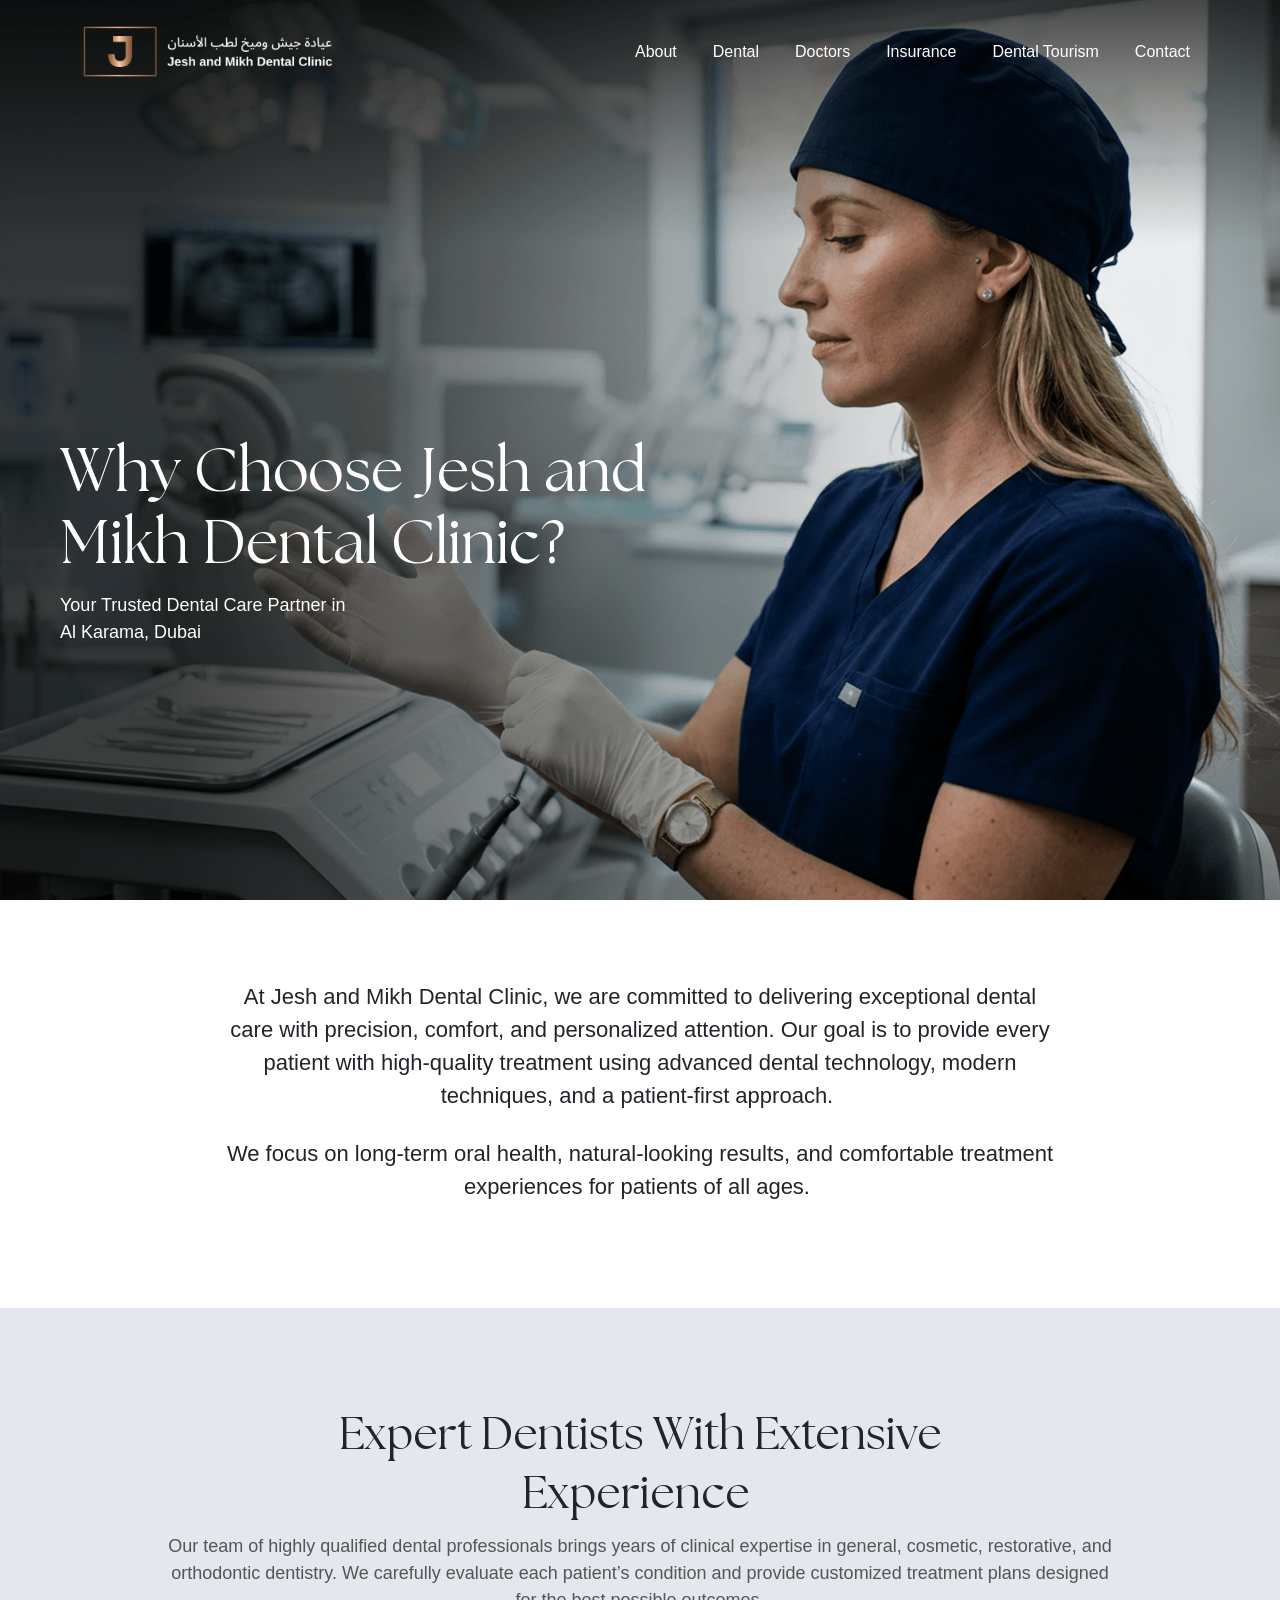
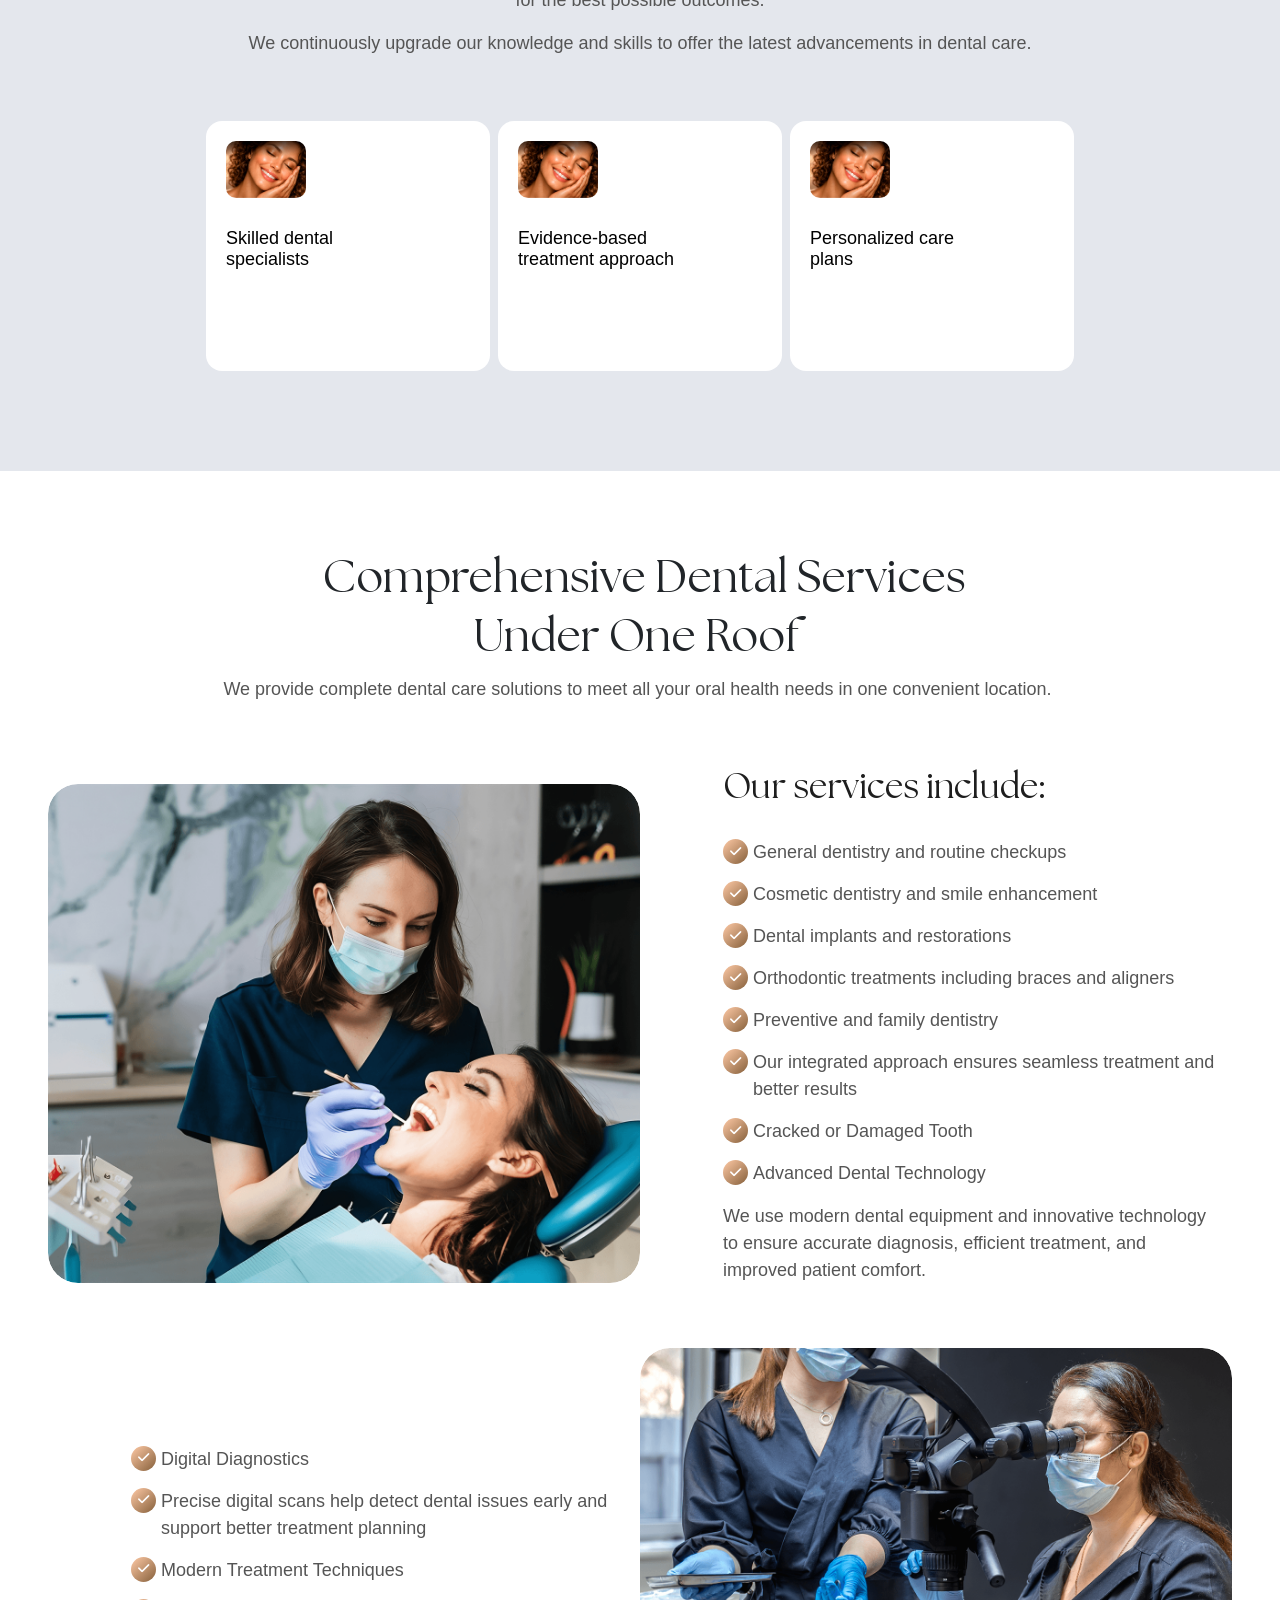
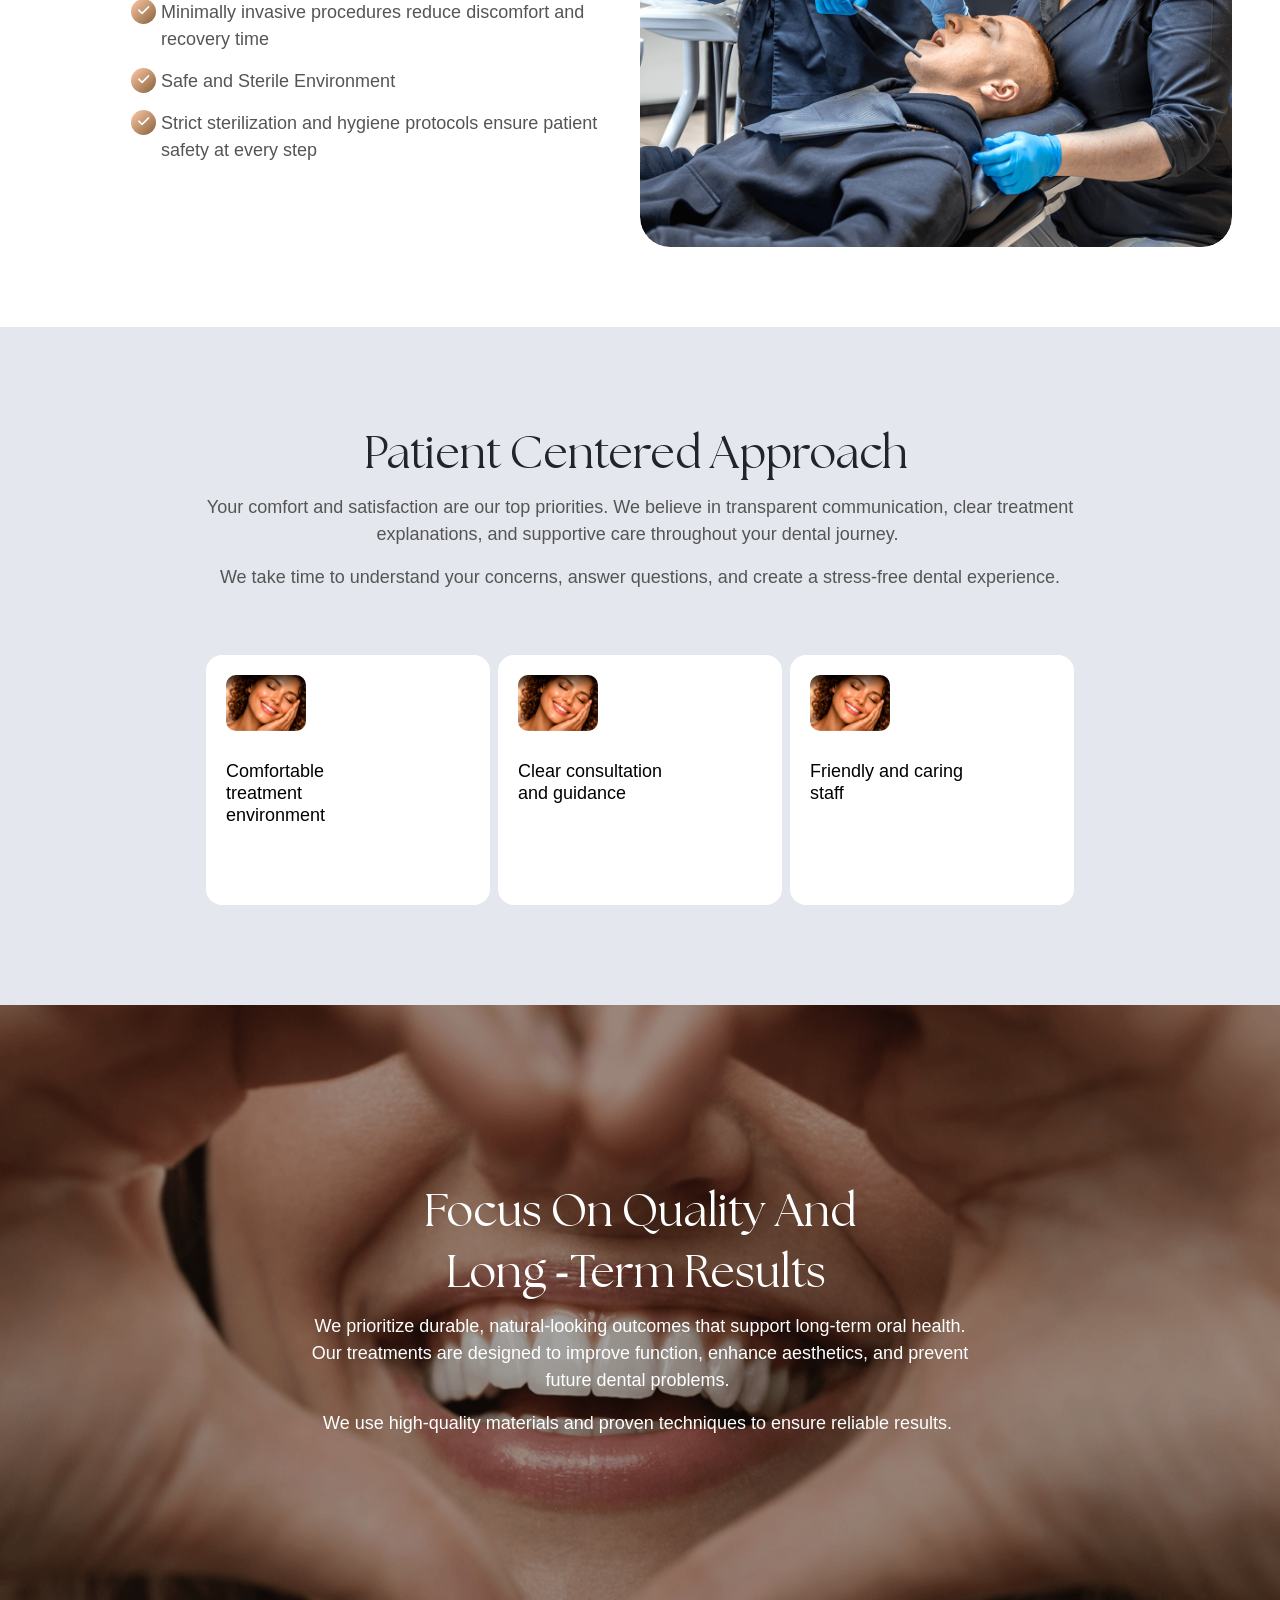
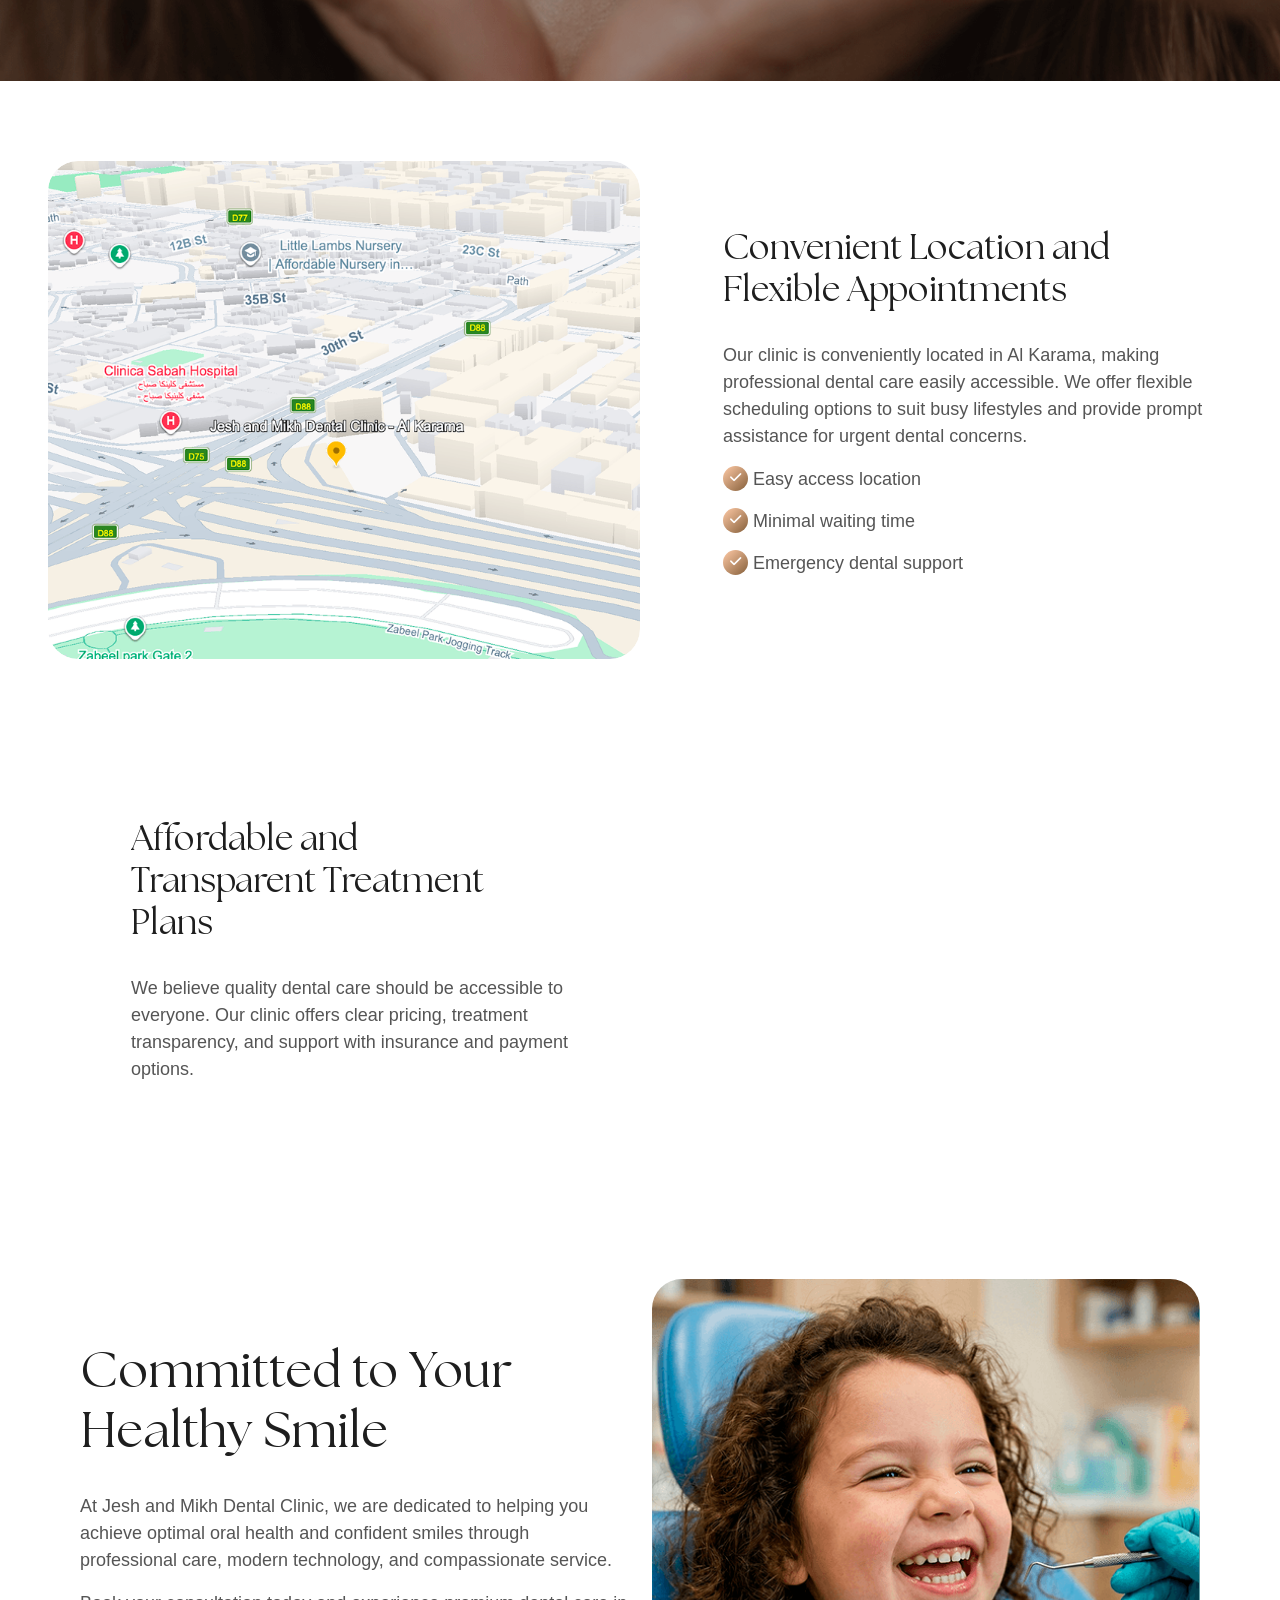
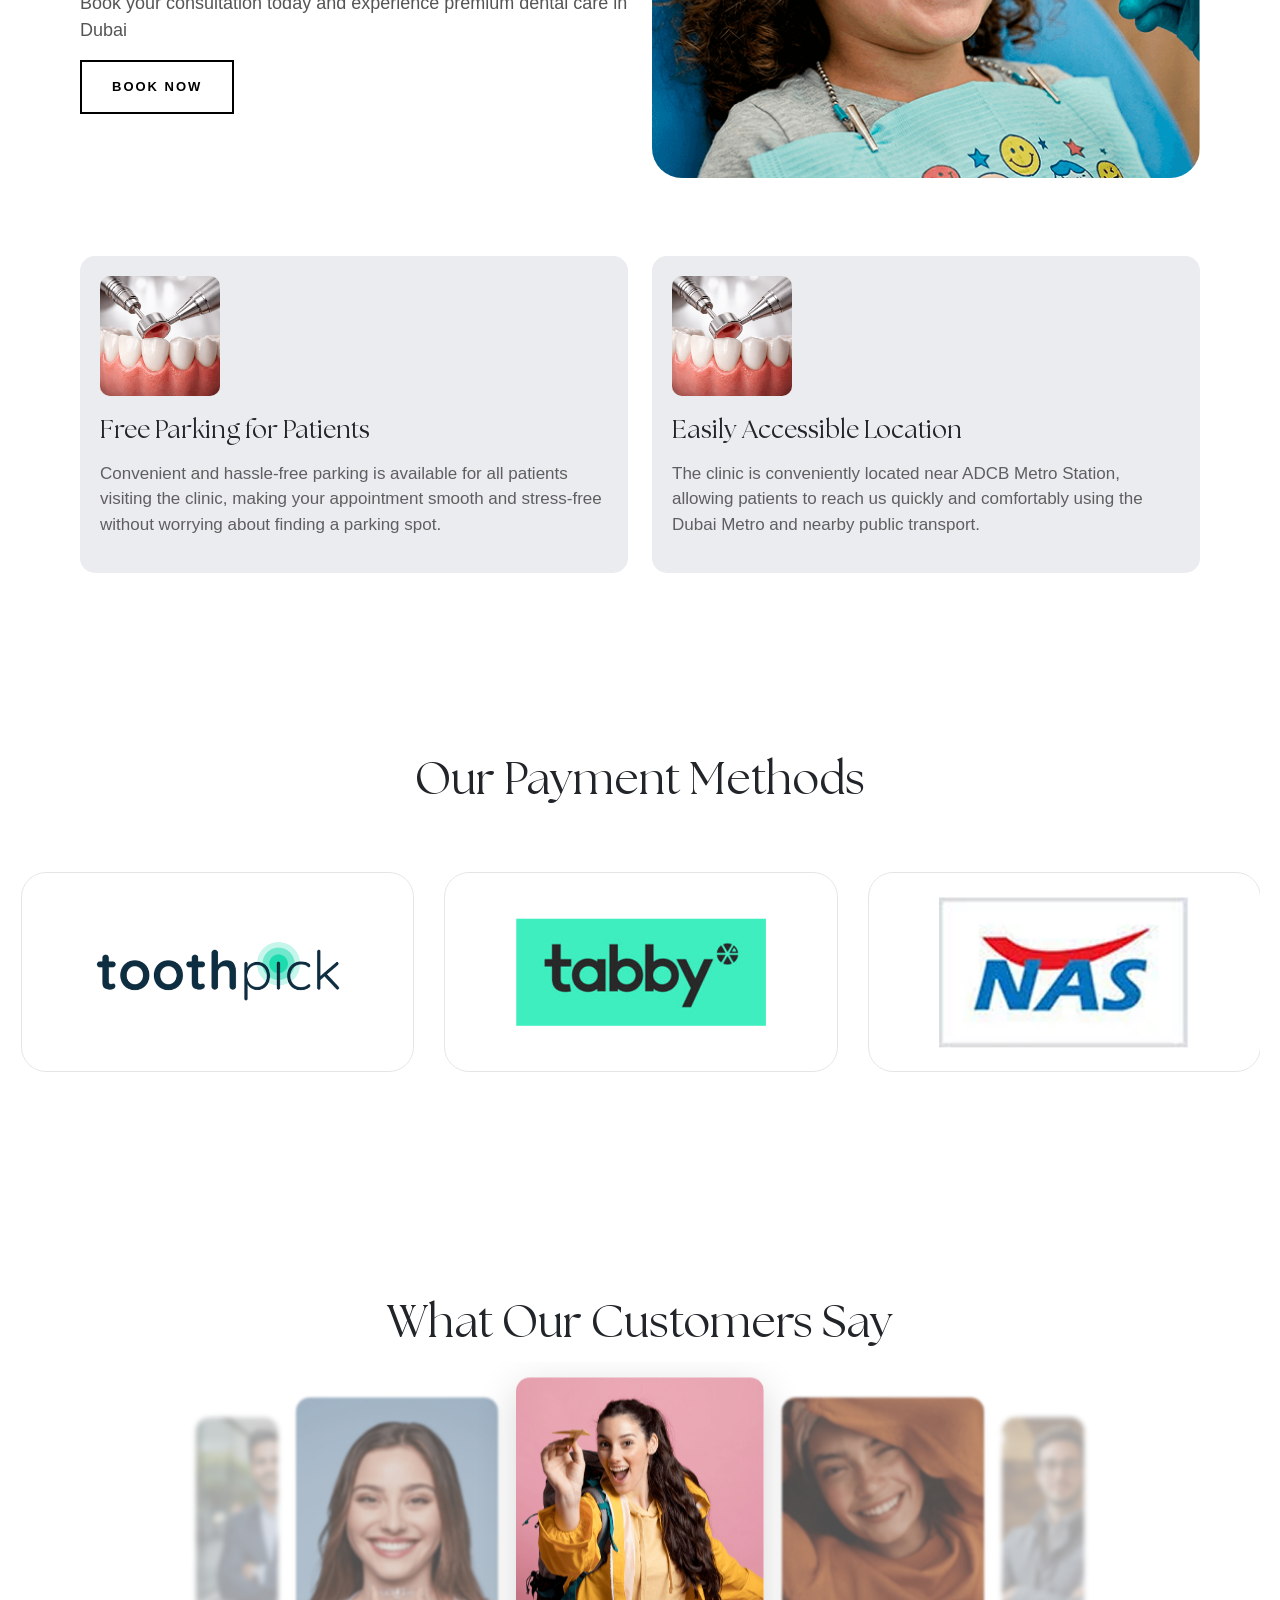
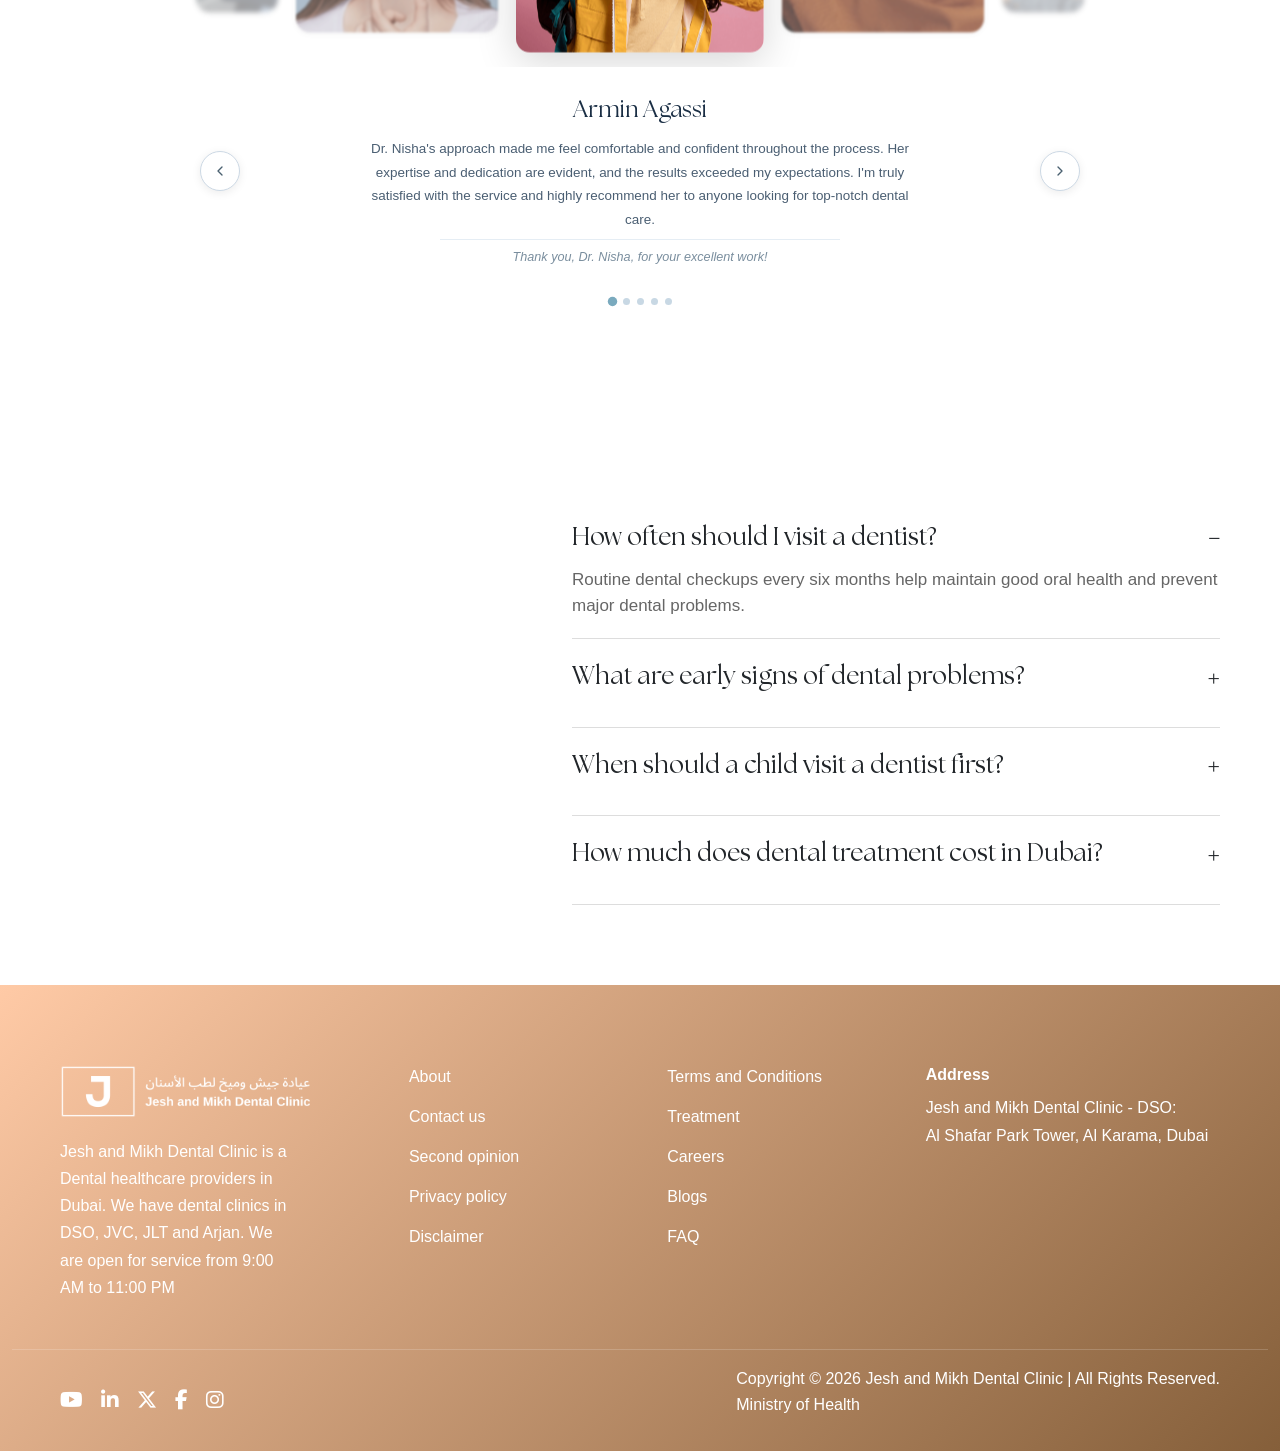
==== about.html @ e37e4263 "about and offer page updated" ====
<!DOCTYPE html>
<html lang="en">

<head>
    <meta charset="UTF-8">
    <meta name="viewport" content="width=device-width, initial-scale=1.0">

    <title>Jesh and Mikh Dental Clinic</title>

    <link rel="icon" type="image/png" href="assets/img/favicon.png">

    <!-- Bootstrap -->
    <link href="https://cdn.jsdelivr.net/npm/bootstrap@5.3.3/dist/css/bootstrap.min.css" rel="stylesheet">

    <!-- Font Awesome -->
    <link rel="stylesheet" href="https://cdnjs.cloudflare.com/ajax/libs/font-awesome/6.5.2/css/all.min.css">

    <!-- Owl Carousel -->
    <link rel="stylesheet" href="https://cdnjs.cloudflare.com/ajax/libs/OwlCarousel2/2.3.4/assets/owl.carousel.min.css">
    <link rel="stylesheet"
        href="https://cdnjs.cloudflare.com/ajax/libs/OwlCarousel2/2.3.4/assets/owl.theme.default.min.css">
    <link rel="stylesheet" href="assets/css/style.css">
    <link rel="stylesheet" href="assets/fonts/webfont/stylesheet.css">
    <link rel="stylesheet" href="https://unpkg.com/aos@2.3.1/dist/aos.css" />
    <script src="https://cdnjs.cloudflare.com/ajax/libs/gsap/3.12.5/gsap.min.js"></script>



</head>

<body>


    <!-- =============================
NAVBAR
============================= -->

    <nav class="navbar navbar-expand-lg custom-navbar">

        <div class="container">

            <a class="navbar-brand" href="index.html">
                <img src="assets/img/logo.png"></a>

            <button class="navbar-toggler" type="button" data-bs-toggle="collapse" data-bs-target="#navMenu">
                <span class="navbar-toggler-icon"></span>
            </button>

            <div class="collapse navbar-collapse justify-content-end" id="navMenu">

                <ul class="navbar-nav">

                    <li class="nav-item"><a class="nav-link" href="about.html">About</a></li>
                    <li class="nav-item"><a class="nav-link" href="denter-offers.html">Dental</a></li>
                    <li class="nav-item"><a class="nav-link" href="#">Doctors</a></li>
                    <li class="nav-item"><a class="nav-link" href="#">Insurance</a></li>
                    <li class="nav-item"><a class="nav-link" href="#">Dental Tourism</a></li>
                    <li class="nav-item"><a class="nav-link" href="#">Contact</a></li>

                </ul>

            </div>

        </div>

    </nav>


    <!-- =============================
    OWL HERO SLIDER
    ============================= -->

    <div class=" hero-slider">

        <div class="about-banner" style="background-image:url('assets/img/about-banner.png')">

            <div class="overlay"></div>

            <div class="custom-container">
                <div class="hero-content-service" data-aos="fade-up">
                    <h3>
                        Why Choose Jesh and <br> Mikh Dental Clinic? 
                    </h3>
                    <p>Your Trusted Dental Care Partner in <br> Al Karama, Dubai </p>
                </div>
            </div>

        </div>




    </div>


    <!-- =============================
            ABOUT SECTION
    ============================= -->

    <section class="section-padding">
        <div class="container">
            <p class="about-para" data-aos="fade-up">
                At Jesh and Mikh Dental Clinic, we are committed to delivering exceptional dental care with precision,
                comfort, and personalized attention. Our goal is to provide every patient with high-quality treatment
                using advanced dental technology, modern techniques, and a patient-first approach. 
            </p>
            <p class="about-para" data-aos="fade-up">
                We focus on long-term oral health, natural-looking results, and comfortable treatment experiences for
                patients of all ages. 
            </p>
        </div>
    </section>

    <!-- =============================
            ABOUT SECTION
    ============================= -->




    <!-- =============================
            Experience section
    ============================= -->


    <section class="services-section">
        <div class="custom-container">
            <!-- Section Title -->
            <div class="row justify-content-center text-center mb-2 mb-md-5">
                <div class="col-lg-10">

                    <h2 class="section-title" data-aos="fade-up">
                        Expert Dentists with Extensive <br> Experience 
                    </h2>

                    <p class="section-subtitle" data-aos="fade-up">
                        Our team of highly qualified dental professionals brings years of clinical expertise in general,
                        cosmetic, restorative, and orthodontic dentistry. We carefully evaluate each patient’s condition
                        and provide customized treatment plans designed for the best possible outcomes.
                    </p>

                    <p class="section-subtitle" data-aos="fade-up">
                         We continuously upgrade our knowledge and skills to offer the latest advancements in dental
                        care. </p>
                </div>
            </div>

            <div class="row justify-content-center g-2">
                <div class="col-lg-3 col-md-6" data-aos="fade-up">
                    <a href="toothpain-service.html">
                        <div class="service-card">
                            <img src="assets/img/banner.png" alt="">
                            <h4>Skilled dental specialists </h4>
                        </div>
                    </a>
                </div>

                <div class="col-lg-3 col-md-6" data-aos="fade-up">
                    <a href="toothpain-service.html">
                        <div class="service-card">
                            <img src="assets/img/banner.png" alt="">
                            <h4>Evidence-based treatment approach </h4>
                        </div>
                    </a>
                </div>

                <div class="col-lg-3 col-md-6" data-aos="fade-up">
                    <a href="toothpain-service.html">
                        <div class="service-card">
                            <img src="assets/img/banner.png" alt="">
                            <h4>Personalized care plans </h4>
                        </div>
                    </a>
                </div>
            </div>
        </div>
    </section>

    <!-- =============================
            Experience section
    ============================= -->






    <!-- =============================
            Dentel Service in about
    ============================= -->


    <section class="section-padding">
        <div class="custom-container">

            <!-- Section Title -->
            <div class="row justify-content-center text-center mb-2 mb-md-5">
                <div class="col-lg-10">

                    <h2 class="section-title" data-aos="fade-up">
                         Comprehensive Dental Services <br> Under One Roof 
                    </h2>

                    <p class="section-subtitle" data-aos="fade-up">
                        We provide complete dental care solutions to meet all your oral health needs in one convenient
                        location. 
                    </p>
                </div>
            </div>



            <div class="row align-items-center">
                <div class="col-lg-6 p-0 ">
                    <div class="about-layout-image-box image-shine-effect" data-aos="zoom-in">
                        <img src="assets/img/about-under-the-roof.png" alt="">
                    </div>
                </div>
                <div class="col-lg-6 ps-3 ps-md-5">
                    <div class="appointment-content ps-0">
                        <div class="appointment-content">
                            <div class="consultation-content" data-aos="fade-right">
                                <h2 class="service-inner-section-title mt-3 mt-md-0">
                                    Our services include: 
                                </h2>

                                <ul class="service-list-points">
                                    <li>General dentistry and routine checkups </li>
                                    <li>Cosmetic dentistry and smile enhancement</li>
                                    <li>Dental implants and restorations </li>
                                    <li> Orthodontic treatments including braces and aligners  </li>
                                    <li>Preventive and family dentistry </li>
                                    <li>Our integrated approach ensures seamless treatment and better results</li>
                                    <li>Cracked or Damaged Tooth </li>
                                    <li> Advanced Dental Technology  </li>
                                </ul>
                                <p class="mt-3 section-subtitle">
                                    We use modern dental equipment and innovative technology to ensure accurate
                                    diagnosis, efficient treatment, and improved patient comfort. 
                                </p>
                            </div>
                        </div>
                    </div>
                </div>
            </div>

            <div class="row align-items-center mt-3 mt-md-5">
                <div class="col-lg-6 ps-3 ps-md-5 order-2 order-md-1">
                    <div class="appointment-content ps-0">
                        <div class="appointment-content">
                            <div class="consultation-content" data-aos="fade-right">
                                <h2 class="service-inner-section-title">
                                </h2>

                                <ul class="service-list-points">
                                    <li>Digital Diagnostics </li>
                                    <li>Precise digital scans help detect dental issues early and support better
                                        treatment planning </li>
                                    <li>Modern Treatment Techniques </li>
                                    <li> Minimally invasive procedures reduce discomfort and recovery time  </li>
                                    <li>Safe and Sterile Environment </li>
                                    <li>Strict sterilization and hygiene protocols ensure patient safety at every step 
                                    </li>
                                </ul>
                            </div>
                        </div>
                    </div>
                </div>
                <div class="col-lg-6 p-0 order-1 order-md-2">
                    <div class="about-layout-image-box image-shine-effect" data-aos="zoom-in">
                        <img src="assets/img/about-under-the-roof-2.png" alt="">
                    </div>
                </div>




            </div>
        </div>
    </section>


    <!-- =============================
            Dentel Service in about
    ============================= -->


    <!-- =============================
            Experience section
    ============================= -->


    <section class="services-section">
        <div class="custom-container">
            <!-- Section Title -->
            <div class="row justify-content-center text-center mb-2 mb-md-5">
                <div class="col-lg-10">

                    <h2 class="section-title" data-aos="fade-up">
                        Patient Centered Approach 
                    </h2>

                    <p class="section-subtitle" data-aos="fade-up">
                        Your comfort and satisfaction are our top priorities. We believe in transparent communication,
                        clear treatment explanations, and supportive care throughout your dental journey. 
                    </p>

                    <p class="section-subtitle" data-aos="fade-up">
                        We take time to understand your concerns, answer questions, and create a stress-free dental
                        experience.</p>
                </div>
            </div>

            <div class="row justify-content-center g-2">
                <div class="col-lg-3 col-md-6" data-aos="fade-up">
                    <a href="toothpain-service.html">
                        <div class="service-card">
                            <img src="assets/img/banner.png" alt="">
                            <h4>Comfortable treatment environment </h4>
                        </div>
                    </a>
                </div>

                <div class="col-lg-3 col-md-6" data-aos="fade-up">
                    <a href="toothpain-service.html">
                        <div class="service-card">
                            <img src="assets/img/banner.png" alt="">
                            <h4>Clear consultation and guidance </h4>
                        </div>
                    </a>
                </div>

                <div class="col-lg-3 col-md-6" data-aos="fade-up">
                    <a href="toothpain-service.html">
                        <div class="service-card">
                            <img src="assets/img/banner.png" alt="">
                            <h4>Friendly and caring staff </h4>
                        </div>
                    </a>
                </div>
            </div>
        </div>
    </section>

    <!-- =============================
            Experience section
    ============================= -->




    <!-- =============================
            Center Banner section
    ============================= -->

    <section class="center-banner-section">
        <div class="row justify-content-center text-center text-white mb-2 mb-md-5">
            <div class="col-lg-10">

                <h2 class="section-title" data-aos="fade-up">
                    Focus on Quality and <br> Long <span class="font-normal">-</span>Term Results 
                </h2>

                <p class="section-subtitle" data-aos="fade-up">
                    We prioritize durable, natural-looking outcomes that support long-term oral health. <br> Our
                    treatments are designed to improve function, enhance aesthetics, and prevent future dental
                    problems. 
                </p>

                <p class="section-subtitle" data-aos="fade-up">
                    We use high-quality materials and proven techniques to ensure reliable results. 
                </p>
            </div>
        </div>
    </section>


    <!-- =============================
            Center Banner section
    ============================= -->


    <!-- =============================
            Map  section
    ============================= -->

    <section class="section-padding">
        <div class="custom-container">
            <div class="row align-items-center">
                <div class="col-lg-6 p-0 ">
                    <div class="about-layout-image-box image-shine-effect" data-aos="zoom-in">
                        <img src="assets/img/about-map.png" alt="">
                    </div>
                </div>
                <div class="col-lg-6 ps-3 ps-md-5">
                    <div class="appointment-content ps-0">
                        <div class="appointment-content">
                            <div class="consultation-content" data-aos="fade-right">
                                <h2 class="service-inner-section-title mt-3 mt-md-0">
                                    Convenient Location and <br> Flexible Appointments
                                </h2>
                                <p class="mt-3 section-subtitle">
                                    Our clinic is conveniently located in Al Karama, making professional dental care
                                    easily accessible. We offer flexible scheduling options to suit busy lifestyles and
                                    provide prompt assistance for urgent dental concerns. 
                                </p>

                                <ul class="service-list-points">
                                    <li>Easy access location </li>
                                    <li>Minimal waiting time </li>
                                    <li>Emergency dental support </li>
                                </ul>
                            </div>
                        </div>
                    </div>
                </div>
            </div>

        </div>
    </section>

    <!-- =============================
            Map  section
    ============================= -->


    <!-- =============================
            Treatment Plans
    ============================= -->

    <section class="section-padding">
        <div class="custom-container">
            <div class="row align-items-center">
                <div class="col-lg-6 ps-3 ps-md-5">
                    <div class="appointment-content ps-0">
                        <div class="appointment-content">
                            <div class="consultation-content" data-aos="fade-right">
                                <h2 class="service-inner-section-title">
                                    Affordable and <br> Transparent Treatment <br> Plans 
                                </h2>
                                <p class="mt-3 section-subtitle">
                                    We believe quality dental care should be accessible to everyone. Our clinic offers
                                    clear pricing, treatment transparency, and support with insurance and payment
                                    options. 
                                </p>
                            </div>
                        </div>
                    </div>
                </div>

                <div class="col-lg-6 p-0 ">
                    <div class="about-layout-image-box image-shine-effect" data-aos="zoom-in">
                        <img src="" alt="">
                    </div>
                </div>
            </div>
        </div>
    </section>


     <!-- =============================
            Treatment Plans
    ============================= -->

    <!-- =============================
            Healthy Smile
    ============================= -->


    <section class="appointment-section healthy-smile" id="form-section">
        <div class="custom-container">
            <div class="row align-items-center">
                <div class="col-lg-6 order-2 order-md-1">
                    <div class="appointment-content" data-aos="fade-left">
                        <h2>Committed to Your Healthy Smile </h2>

                        <p class="mt-3 section-subtitle">At Jesh and Mikh Dental Clinic, we are dedicated to helping you
                            achieve optimal oral health and confident smiles through professional care, modern
                            technology, and compassionate service. </p>

                        <p class="mt-3 section-subtitle">
                            Book your consultation today and experience premium dental care in Dubai 
                        </p>
                        <button class="btn-book">Book now</button>
                    </div>
                </div>
                <div class="col-lg-6 order-1 order-md-2 justify-content-end">
                    <div class="appointment-image image-shine-effect" data-aos="zoom-in">
                        <img class="float-right" src="assets/img/appointment-section.png">
                    </div>
                </div>
            </div>

            <div class="row mt-3 mt-md-5">
                <div class="col-lg-6">
                    <div class="card-gray">
                            <img src="assets/img/service1.png" alt="">
                            <h2>Free Parking for Patients </h2>
                            <p>Convenient and hassle-free parking is available for all patients visiting the clinic, making your appointment smooth and stress-free without worrying about finding a parking spot. </p>
                        </div>
                </div>
                <div class="col-lg-6">
                     <div class="card-gray">
                            <img src="assets/img/service1.png" alt="">
                            <h2>Easily Accessible Location </h2>
                            <p>The clinic is conveniently located near ADCB Metro Station, allowing patients to reach us quickly and comfortably using the Dubai Metro and nearby public transport.  </p>
                        </div>
                </div>
            </div>
        </div>
    </section>
    <!-- =============================
            Healthy Smile
    ============================= -->



    <!-- =============================
            PEYMENT SECTION
    ============================= -->



    <section class="payment-section">
        <h2 class="section-title">Our Payment Methods</h2>
        <div class="owl-carousel payment-slider">
            <div class="payment-card" data-aos="fade-up">
                <img src="assets/img/payment-1.png" alt="">
            </div>
            <div class="payment-card" data-aos="fade-up">
                <img src="assets/img/payment-2.png" alt="">
            </div>
            <div class="payment-card" data-aos="fade-up">
                <img src="assets/img/payment-3.png" alt="">
            </div>
            <div class="payment-card" data-aos="fade-up">
                <img src="assets/img/payment-1.png" alt="">
            </div>
        </div>
    </section>

    <!-- =============================
            PEYMENT SECTION
    ============================= -->

    <!-- =============================
            TESTIMONIAL SECTION
    ============================= -->
    <section class="section-padding">

        <div class="testimonial-slider" id="ts-root">

            <!-- Title -->
            <h2 class="section-title text-center">What Our Customers Say</h2>

            <!-- Carousel -->
            <div class="testimonial-slider__carousel" id="ts-carousel">

                <div class="testimonial-slider__stage" id="ts-stage"></div>
            </div>

            <div class="testimonial-slider__content" id="ts-content">
                <div class="testimonial-slider__name" id="ts-name"></div>
                <div class="testimonial-slider__quote" id="ts-quote"></div>
                <div class="testimonial-slider__thanks" id="ts-thanks"></div>


                <!-- Prev arrow -->
                <button class="testimonial-slider__arrow testimonial-slider__arrow--prev" id="ts-prev"
                    aria-label="Previous slide">
                    <svg viewBox="0 0 24 24" fill="none" stroke-width="2" stroke-linecap="round"
                        stroke-linejoin="round">
                        <polyline points="15 18 9 12 15 6" />
                    </svg>
                </button>


                <!-- Next arrow -->
                <button class="testimonial-slider__arrow testimonial-slider__arrow--next" id="ts-next"
                    aria-label="Next slide">
                    <svg viewBox="0 0 24 24" fill="none" stroke-width="2" stroke-linecap="round"
                        stroke-linejoin="round">
                        <polyline points="9 18 15 12 9 6" />
                    </svg>
                </button>
            </div>

            <!-- Dots (injected by JS) -->
            <div class="testimonial-slider__dots" id="ts-dots"></div>

        </div>
    </section>

    <!-- =============================
            TESTIMONIAL SECTION
    ============================= -->

    <!-- =============================
            FAQ SECTION
    ============================= -->

    <section class="faq-section">
        <div class="faq-title" data-aos="fade-right">
            <h2>Frequently Asked <span>Question</span></h2>
        </div>

        <div class="faq-container" data-aos="fade-left">

            <div class="faq-item active">
                <div class="faq-question">
                    <span>How often should I visit a dentist?</span>
                    <span class="faq-icon">−</span>
                </div>
                <div class="faq-answer">
                    Routine dental checkups every six months help maintain good oral health and prevent major dental
                    problems.
                </div>
            </div>

            <div class="faq-item">
                <div class="faq-question">
                    <span>What are early signs of dental problems?</span>
                    <span class="faq-icon">+</span>
                </div>
                <div class="faq-answer">
                    <ul>
                        <li>Tooth pain or sensitivity</li>
                        <li>Bleeding gums</li>
                        <li>Bad breath</li>
                        <li>Tooth discoloration</li>
                        <li>Loose teeth</li>
                    </ul>
                </div>
            </div>

            <div class="faq-item">
                <div class="faq-question">
                    <span>When should a child visit a dentist first?</span>
                    <span class="faq-icon">+</span>
                </div>
                <div class="faq-answer">
                    A child's first dental visit should be around their first birthday or when the first tooth appears.
                </div>
            </div>
            <div class="faq-item">
                <div class="faq-question">
                    <span>How much does dental treatment cost in Dubai?</span>
                    <span class="faq-icon">+</span>
                </div>
                <div class="faq-answer">
                    Treatment cost depends on the procedure. A consultation helps determine the exact treatment plan and
                    pricing.
                </div>
            </div>
        </div>
    </section>

    <!-- =============================
            FAQ SECTION
    ============================= -->

    <!-- =============================
            FOOTER
    ============================= -->
    <footer>

        <div class="custom-container">
            <div class="footer-top">

                <!-- Brand -->
                <div class="brand-col">
                    <div class="brand-logo">
                        <img src="assets/img/white-logo.png" alt="">
                    </div>
                    <p class="brand-desc">
                        Jesh and Mikh Dental Clinic is a Dental healthcare providers in Dubai. We have dental clinics in
                        DSO, JVC, JLT
                        and Arjan. We are open for service from 9:00 AM to 11:00 PM
                    </p>
                </div>

                <!-- Nav col 1 -->
                <nav class="footer-nav">
                    <ul>
                        <li><a href="#">About</a></li>
                        <li><a href="#">Contact us</a></li>
                        <li><a href="#">Second opinion</a></li>
                        <li><a href="#">Privacy policy</a></li>
                        <li><a href="#">Disclaimer</a></li>
                    </ul>
                </nav>

                <!-- Nav col 2 -->
                <nav class="footer-nav">
                    <ul>
                        <li><a href="#">Terms and Conditions</a></li>
                        <li><a href="#">Treatment</a></li>
                        <li><a href="#">Careers</a></li>
                        <li><a href="#">Blogs</a></li>
                        <li><a href="#">FAQ</a></li>
                    </ul>
                </nav>

                <!-- Address -->
                <div class="footer-address">
                    <h4>Address</h4>
                    <p>
                        Jesh and Mikh Dental Clinic - DSO:<br />
                        Al Shafar Park Tower, Al Karama, Dubai
                    </p>
                </div>

            </div>
            <hr class="footer-divider" />

            <div class="footer-bottom">
                <!-- Social Icons -->
                <div class="social-links">
                    <a href="#" aria-label="YouTube"><i class="fab fa-youtube"></i></a>
                    <a href="#" aria-label="LinkedIn"><i class="fab fa-linkedin-in"></i></a>
                    <a href="#" aria-label="X"><i class="fab fa-x-twitter"></i></a>
                    <a href="#" aria-label="Facebook"><i class="fab fa-facebook-f"></i></a>
                    <a href="#" aria-label="Instagram"><i class="fab fa-instagram"></i></a>
                </div>

                <!-- Copyright -->
                <p class="footer-copy">
                    Copyright © 2026 Jesh and Mikh Dental Clinic | All Rights Reserved.<br />
                    Ministry of Health
                </p>
            </div>
        </div>



    </footer>

    <!-- =============================
            FOOTER
    ============================= -->




    <!-- =============================
SCRIPTS
============================= -->

    <!-- jQuery -->
    <script src="https://code.jquery.com/jquery-3.7.1.min.js"></script>

    <!-- Bootstrap -->
    <script src="https://cdn.jsdelivr.net/npm/bootstrap@5.3.3/dist/js/bootstrap.bundle.min.js"></script>

    <!-- Owl Carousel -->
    <script src="https://cdnjs.cloudflare.com/ajax/libs/OwlCarousel2/2.3.4/owl.carousel.min.js"></script>

    <!-- AOS -->
    <script src="https://unpkg.com/aos@2.3.1/dist/aos.js"></script>

    <script>
        AOS.init({
            duration: 1000,
            once: false
        });
    </script>

    <script>
        /* -----------------------------
        NAVBAR SCROLL EFFECT
        ----------------------------- */

        $(window).on("scroll", function () {

            if ($(this).scrollTop() > 50) {
                $(".custom-navbar").addClass("navbar-scrolled");
            } else {
                $(".custom-navbar").removeClass("navbar-scrolled");
            }

        });
    </script>



    <script>
        $('.payment-slider').owlCarousel({
            loop: true,
            margin: 30,
            nav: false,
            dots: true,
            autoplay: true,
            autoplayTimeout: 3000,
            autoplayHoverPause: true,
            responsive: {

                0: {
                    items: 1
                },

                768: {
                    items: 2
                },

                1200: {
                    items: 3
                }

            }

        });
    </script>

    <script>
        const faqItems = document.querySelectorAll(".faq-item");

        faqItems.forEach(item => {

            const question = item.querySelector(".faq-question");

            question.addEventListener("click", () => {

                faqItems.forEach(i => {
                    if (i !== item) {
                        i.classList.remove("active");
                        i.querySelector(".faq-icon").textContent = "+";
                    }
                });

                item.classList.toggle("active");

                const icon = item.querySelector(".faq-icon");

                icon.textContent = item.classList.contains("active") ? "−" : "+";

            });

        });
    </script>

    <script>
        /* ============================================================
     DATA
  ============================================================ */
        const TESTIMONIALS = [{
                name: "Armin Agassi",
                quote: "Dr. Nisha's approach made me feel comfortable and confident throughout the process. Her expertise and dedication are evident, and the results exceeded my expectations. I'm truly satisfied with the service and highly recommend her to anyone looking for top-notch dental care.",
                thanks: "Thank you, Dr. Nisha, for your excellent work!",
                img: "assets/img/testimonial-1.png"
            },
            {
                name: "Sarah Mitchell",
                quote: "I had been nervous about dental visits my whole life, but Dr. Nisha completely changed that for me. The clinic is warm, welcoming, and every procedure was painless. I finally have the smile I always dreamed of!",
                thanks: "Thank you so much for transforming my smile!",
                img: "assets/img/testimonial-2.png"
            },
            {
                name: "James Thornton",
                quote: "Professional, thorough, and genuinely caring. Dr. Nisha took the time to explain every step and made sure I was comfortable. The quality of work is outstanding and I couldn't be happier with my results.",
                thanks: "Highly recommend to everyone!",
                img: "assets/img/testimonial-3.png"
            },
            {
                name: "Priya Sharma",
                quote: "The entire team is wonderful. From the moment you walk in, you feel at ease. Dr. Nisha's skill and attention to detail is unmatched. My teeth have never looked or felt better. A truly exceptional experience.",
                thanks: "Forever grateful for the beautiful results!",
                img: "assets/img/testimonial-4.png"
            },
            {
                name: "Lucas Ferreira",
                quote: "I came in for a routine cleaning and left feeling like a new person. The professionalism and warmth of the staff is remarkable. Dr. Nisha is clearly passionate about her craft and it shows in every visit.",
                thanks: "Best dental experience I've ever had!",
                img: "assets/img/testimonial-5.png"
            }
        ];

        /* ============================================================
           CONSTANTS
        ============================================================ */
        const DURATION = 0.65;
        const B = 'testimonial-slider';

        /* ============================================================
           STATE
        ============================================================ */
        let current = 0;
        let busy = false;
        const total = TESTIMONIALS.length;

        /* ============================================================
           DOM REFS
        ============================================================ */
        const rootEl = document.getElementById('ts-root');
        const carouselEl = document.getElementById('ts-carousel');
        const stageEl = document.getElementById('ts-stage');
        const dotsEl = document.getElementById('ts-dots');
        const nameEl = document.getElementById('ts-name');
        const quoteEl = document.getElementById('ts-quote');
        const thanksEl = document.getElementById('ts-thanks');
        const contentEl = document.getElementById('ts-content');
        const prevBtn = document.getElementById('ts-prev');
        const nextBtn = document.getElementById('ts-next');

        const slideEls = [];
        const dotEls = [];

        /* ============================================================
           RESPONSIVE SLOT CONFIG
           Recalculates based on actual carousel width.
           Returns array of 5 slot objects.
        ============================================================ */
        function buildSlots(stageW) {
            const cx = stageW / 2;

            if (stageW <= 380) {
                // Mobile XS: only 1 visible (center only)
                return [{
                        dx: -stageW,
                        w: stageW * 0.52,
                        h: 200,
                        z: 1,
                        opacity: 0,
                        blur: 0,
                        bright: 1
                    },
                    {
                        dx: -stageW * 0.6,
                        w: stageW * 0.52,
                        h: 200,
                        z: 2,
                        opacity: 0,
                        blur: 0,
                        bright: 1
                    },
                    {
                        dx: 0,
                        w: stageW * 0.60,
                        h: 220,
                        z: 4,
                        opacity: 1,
                        blur: 0,
                        bright: 1
                    },
                    {
                        dx: stageW * 0.6,
                        w: stageW * 0.52,
                        h: 200,
                        z: 2,
                        opacity: 0,
                        blur: 0,
                        bright: 1
                    },
                    {
                        dx: stageW,
                        w: stageW * 0.52,
                        h: 200,
                        z: 1,
                        opacity: 0,
                        blur: 0,
                        bright: 1
                    },
                ];
            }

            if (stageW <= 520) {
                // Mobile: center + two faded sides peeking
                const cw = stageW * 0.58;
                const sw = stageW * 0.30;
                return [{
                        dx: -(cw * 0.5 + sw * 0.5 + 10) - sw * 0.4,
                        w: sw * 0.7,
                        h: 170,
                        z: 1,
                        opacity: 0.25,
                        blur: 3,
                        bright: 0.75
                    },
                    {
                        dx: -(cw * 0.5 + sw * 0.5 + 8),
                        w: sw,
                        h: 195,
                        z: 2,
                        opacity: 0.60,
                        blur: 1,
                        bright: 0.85
                    },
                    {
                        dx: 0,
                        w: cw,
                        h: 230,
                        z: 4,
                        opacity: 1,
                        blur: 0,
                        bright: 1
                    },
                    {
                        dx: (cw * 0.5 + sw * 0.5 + 8),
                        w: sw,
                        h: 195,
                        z: 2,
                        opacity: 0.60,
                        blur: 1,
                        bright: 0.85
                    },
                    {
                        dx: (cw * 0.5 + sw * 0.5 + 10) + sw * 0.4,
                        w: sw * 0.7,
                        h: 170,
                        z: 1,
                        opacity: 0.25,
                        blur: 3,
                        bright: 0.75
                    },
                ];
            }

            if (stageW <= 768) {
                // Tablet: 3 prominent cards, far cards barely visible
                const cw = Math.min(220, stageW * 0.42);
                const sw = Math.min(165, stageW * 0.30);
                const fw = Math.min(70, stageW * 0.12);
                const gap = 14;
                return [{
                        dx: -(cw / 2 + sw + fw / 2 + gap * 2),
                        w: fw,
                        h: 175,
                        z: 1,
                        opacity: 0.30,
                        blur: 2.5,
                        bright: 0.78
                    },
                    {
                        dx: -(cw / 2 + sw / 2 + gap),
                        w: sw,
                        h: 210,
                        z: 2,
                        opacity: 0.68,
                        blur: 0.8,
                        bright: 0.88
                    },
                    {
                        dx: 0,
                        w: cw,
                        h: 250,
                        z: 4,
                        opacity: 1,
                        blur: 0,
                        bright: 1
                    },
                    {
                        dx: (cw / 2 + sw / 2 + gap),
                        w: sw,
                        h: 210,
                        z: 2,
                        opacity: 0.68,
                        blur: 0.8,
                        bright: 0.88
                    },
                    {
                        dx: (cw / 2 + sw + fw / 2 + gap * 2),
                        w: fw,
                        h: 175,
                        z: 1,
                        opacity: 0.30,
                        blur: 2.5,
                        bright: 0.78
                    },
                ];
            }

            // Desktop: full 5-card layout
            const cw = Math.min(248, stageW * 0.26);
            const sw = Math.min(202, stageW * 0.21);
            const fw = Math.min(82, stageW * 0.085);
            const gap = 18;
            return [{
                    dx: -(cw / 2 + sw + fw / 2 + gap * 2),
                    w: fw,
                    h: 195,
                    z: 1,
                    opacity: 0.38,
                    blur: 2.5,
                    bright: 0.78
                },
                {
                    dx: -(cw / 2 + sw / 2 + gap),
                    w: sw,
                    h: 235,
                    z: 2,
                    opacity: 0.70,
                    blur: 0.8,
                    bright: 0.88
                },
                {
                    dx: 0,
                    w: cw,
                    h: 275,
                    z: 4,
                    opacity: 1,
                    blur: 0,
                    bright: 1
                },
                {
                    dx: (cw / 2 + sw / 2 + gap),
                    w: sw,
                    h: 235,
                    z: 2,
                    opacity: 0.70,
                    blur: 0.8,
                    bright: 0.88
                },
                {
                    dx: (cw / 2 + sw + fw / 2 + gap * 2),
                    w: fw,
                    h: 195,
                    z: 1,
                    opacity: 0.38,
                    blur: 2.5,
                    bright: 0.78
                },
            ];
        }

        /* ============================================================
           CAROUSEL HEIGHT  (based on center slot height + padding)
        ============================================================ */
        function carouselHeight(slots) {
            return slots[2].h + 30; // center card + vertical breathing room
        }

        /* ============================================================
           SLOT INDEX  for slide i
        ============================================================ */
        function slotOf(i) {
            const diff = (i - current + total) % total;
            if (diff === 0) return 2;
            if (diff === 1) return 3;
            if (diff === 2) return 4;
            if (diff === total - 1) return 1;
            if (diff === total - 2) return 0;
            return null;
        }

        /* ============================================================
           APPLY SLOT  (GSAP set or to)
        ============================================================ */
        function applySlot(el, slotIdx, instant, slots) {
            const stageW = stageEl.offsetWidth;
            const centerX = stageW / 2;

            if (slotIdx === null) {
                gsap.to(el, {
                    opacity: 0,
                    duration: 0.25,
                    ease: 'power2.out'
                });
                return;
            }

            const s = slots[slotIdx];
            const x = centerX + s.dx - s.w / 2;
            const props = {
                left: x,
                top: '50%',
                yPercent: -50,
                width: s.w,
                height: s.h,
                opacity: s.opacity,
                zIndex: s.z,
                filter: `blur(${s.blur}px) brightness(${s.bright})`,
                boxShadow: slotIdx === 2 ?
                    '0 10px 40px rgba(0,0,0,0.16)' : '0 2px 8px rgba(0,0,0,0.06)'
            };

            instant
                ?
                gsap.set(el, props) :
                gsap.to(el, {
                    ...props,
                    duration: DURATION,
                    ease: 'power3.inOut'
                });
        }

        /* ============================================================
           UPDATE DOTS
        ============================================================ */
        function updateDots() {
            dotEls.forEach((d, i) =>
                d.classList.toggle(`${B}__dot--active`, i === current));
        }

        /* ============================================================
           UPDATE TEXT  (crossfade)
        ============================================================ */
        function updateText(animate) {
            const t = TESTIMONIALS[current];
            if (!animate) {
                nameEl.textContent = t.name;
                quoteEl.textContent = t.quote;
                thanksEl.textContent = t.thanks;
                return;
            }
            gsap.to(contentEl, {
                opacity: 0,
                y: -8,
                duration: 0.2,
                ease: 'power2.in',
                onComplete() {
                    nameEl.textContent = t.name;
                    quoteEl.textContent = t.quote;
                    thanksEl.textContent = t.thanks;
                    gsap.fromTo(contentEl, {
                        opacity: 0,
                        y: 10
                    }, {
                        opacity: 1,
                        y: 0,
                        duration: 0.4,
                        ease: 'power2.out'
                    });
                }
            });
        }

        /* ============================================================
           RENDER  (place all slides for current state)
        ============================================================ */
        function render(instant) {
            const slots = buildSlots(stageEl.offsetWidth);
            // Update carousel height
            carouselEl.style.setProperty('--carousel-h', carouselHeight(slots) + 'px');
            carouselEl.style.height = carouselHeight(slots) + 'px';

            slideEls.forEach((el, i) => applySlot(el, slotOf(i), instant, slots));
            updateDots();
        }

        /* ============================================================
           INIT  (no animation)
        ============================================================ */
        function init() {
            render(true);
            updateText(false);
        }

        /* ============================================================
           GO TO SLIDE
        ============================================================ */
        function goTo(idx) {
            if (busy) return;
            const next = ((idx % total) + total) % total;
            if (next === current) return;

            busy = true;
            current = next;

            render(false);
            updateText(true);

            setTimeout(() => {
                busy = false;
            }, DURATION * 1000 + 60);
        }

        /* ============================================================
           BUILD SLIDES & DOTS
        ============================================================ */
        TESTIMONIALS.forEach((t, i) => {
            const slide = document.createElement('div');
            slide.className = `${B}__slide`;
            const img = document.createElement('img');
            img.className = `${B}__slide-img`;
            img.src = t.img;
            img.alt = t.name;
            slide.appendChild(img);
            slide.addEventListener('click', () => {
                if (!busy) goTo(i);
            });
            stageEl.appendChild(slide);
            slideEls.push(slide);

            const dot = document.createElement('div');
            dot.className = `${B}__dot`;
            dot.setAttribute('role', 'button');
            dot.setAttribute('aria-label', `Go to slide ${i + 1}`);
            dot.addEventListener('click', () => {
                if (!busy) goTo(i);
            });
            dotsEl.appendChild(dot);
            dotEls.push(dot);
        });

        /* ============================================================
           TOUCH / SWIPE  SUPPORT
        ============================================================ */
        let touchStartX = 0;
        let touchStartY = 0;

        carouselEl.addEventListener('touchstart', e => {
            touchStartX = e.touches[0].clientX;
            touchStartY = e.touches[0].clientY;
        }, {
            passive: true
        });

        carouselEl.addEventListener('touchend', e => {
            const dx = e.changedTouches[0].clientX - touchStartX;
            const dy = e.changedTouches[0].clientY - touchStartY;
            // Only trigger if horizontal swipe dominates
            if (Math.abs(dx) > Math.abs(dy) && Math.abs(dx) > 40) {
                if (dx < 0) {
                    goTo(current + 1);
                    resetAuto();
                } else {
                    goTo(current - 1);
                    resetAuto();
                }
            }
        }, {
            passive: true
        });

        /* ============================================================
           RESIZE  HANDLER  (debounced)
        ============================================================ */
        let resizeTimer;
        window.addEventListener('resize', () => {
            clearTimeout(resizeTimer);
            resizeTimer = setTimeout(() => {
                render(true); // instant re-place on resize
            }, 120);
        });

        /* ============================================================
           ARROW & KEYBOARD CONTROLS
        ============================================================ */
        let autoTimer;

        function resetAuto() {
            clearInterval(autoTimer);
            autoTimer = setInterval(() => goTo(current + 1), 5000);
        }

        prevBtn.addEventListener('click', () => {
            goTo(current - 1);
            resetAuto();
        });
        nextBtn.addEventListener('click', () => {
            goTo(current + 1);
            resetAuto();
        });

        document.addEventListener('keydown', e => {
            if (e.key === 'ArrowLeft') {
                goTo(current - 1);
                resetAuto();
            }
            if (e.key === 'ArrowRight') {
                goTo(current + 1);
                resetAuto();
            }
        });

        /* ============================================================
           KICK OFF
        ============================================================ */
        init();
        resetAuto();
    </script>



</body>

</html>
---- assets/css/style.css ----
/* -----------------------------
GLOBAL
----------------------------- */

body {
    margin: 0;
    padding: 0;
    font-family: "Geist", sans-serif;
    overflow-x: hidden;
}

.custom-container {
    padding: 0px 60px;
}

.section-padding {
    padding: 80px 0px;
}


.section-title {
    font-size: 50px;
    font-weight: 400;
    line-height: 1.3;
    font-family: 'FONTSPRING DEMO - The Seasons';
    text-transform: capitalize;
}

.section-title-service {
    font-size: 42px;
}

.section-subtitle {
    font-size: 18px;
    color: #555;
}

.font-normal{
    font-family: "Geist", sans-serif;
}


.btn-book {
    font-size: 13px;
    letter-spacing: 2px;
    text-transform: uppercase;
    display: inline-block;
    text-align: center;
    font-weight: bold;
    padding: 15px 30px;
    border: 2px solid transparent;
    border-radius: 0px;
    background:
        linear-gradient(#fff, #fff) padding-box,
        linear-gradient(90deg, #000000, #000000) border-box;
    position: relative;
    color: #000;
    text-decoration: none;
    transition: all 0.3s ease;
}

/* Gradient border on hover */
.btn-book:hover {
    border: 2px solid transparent;
    background:
        linear-gradient(#fff, #fff) padding-box,
        linear-gradient(90deg, #6a00ff, #ff6ec4) border-box;
    color: #000;
    box-shadow:
        0 0 rgba(168, 85, 247, 0.3),
        0 0 0 rgba(240, 171, 252, 0.3);
}

.btn-fill-bg{
    background:
        linear-gradient(316deg, #855f3a 0%, #ffcaa6 100%) padding-box,
        linear-gradient(90deg, #855f3a, #855f3a) border-box;
    background: linear-gradient(316deg, #855f3a 0%, #ffcaa6 100%);
    color: #fff;
}

.btn-fill-bg:hover {
    border: 2px solid transparent;
    background:
        linear-gradient(316deg, #855f3a 0%, #ffcaa6 100%) padding-box,
        linear-gradient(90deg, #6a00ff, #ff6ec4) border-box;
    color: #000;
    box-shadow:
        0 0 rgba(168, 85, 247, 0.3),
        0 0 0 rgba(240, 171, 252, 0.3);
}

img {
    width: auto;
    max-width: 100%;
}


[data-aos] {
    overflow: hidden;
}

a {
    text-decoration: none !important;
}

@media (max-width:768px) {
    [data-aos] {
        transform: none !important;
        opacity: 1 !important;
    }
}

@media(max-width: 1440px) {
    .section-title {
        font-size: 45px;
    }
}

@media(max-width:1150px) {
    .section-title {
        font-size: 38px;
    }
}


@media(max-width:991px) {
    .section-padding {
        padding: 40px 0px;
    }

    .section-title {
        font-size: 33px;
    }

    .section-title br {
        display: none;
    }

    .section-subtitle {
        font-size: 16px;
    }

    .section-subtitle br {
        display: none;
    }

    .custom-container {
        padding: 0px 40px;
    }
}

@media(max-width:768px) {
    .custom-container {
        padding: 0px 20px;
    }

}

@media(max-width:500px) {
    .section-title {
        font-size: 30px;
    }
}






/* -----------------------------
NAVBAR
----------------------------- */

/* NAVBAR DEFAULT (TRANSPARENT) */

.custom-navbar {
    position: fixed;
    top: 0;
    left: 0;
    width: 100%;
    background: transparent;
    transition: all 0.4s ease;
    z-index: 999;
    padding: 20px 0;
}

/* NAVBAR AFTER SCROLL */

.navbar-scrolled {
    background: #000;
    box-shadow: 0 4px 20px rgba(0, 0, 0, 0.3);
    padding: 12px 0;
}

/* LINKS */

.custom-navbar .nav-link {
    color: #fff;
    margin-left: 20px;
    font-weight: 500;
}

.custom-navbar .nav-link:hover {
    color: #c89b6f;
}



.navbar-brand img {
    width: 250px;
}

.header-nav {
    display: flex;
    justify-content: space-between;
    align-items: center;
    width: 100%;
}

.custom-navbar.navbar-black .nav-link{
    color: black  !important;
}

.navbar-scrolled.custom-navbar.navbar-black .nav-link{
    color: white !important;
}

.white-logo{
    display: none;
}

.black-logo{
    display: block;
}

.navbar-scrolled.custom-navbar.navbar-black .black-logo{
    display: none;
}

.navbar-scrolled.custom-navbar.navbar-black .white-logo{
    display: block;
}

@media(max-width: 991px) {
    .header-nav {
        display: initial;
    }

    .navbar-toggler {
        /* position: absolute; */
        /* right: 25px; */
        filter: invert(1) brightness(1);
    }

    .custom-navbar .navbar-nav {
        background: #000;
        padding: 10px;
    }

    .custom-navbar .nav-link {
        margin: 0px;
    }
    .custom-navbar.navbar-black .nav-link{
    color: rgb(255, 255, 255)  !important;
    }

    .custom-navbar.navbar-black .navbar-toggler{
        filter: none;
    }
    .navbar-scrolled.custom-navbar.navbar-black .navbar-toggler{
        filter: invert(1) brightness(1);
    }
}

@media(max-width: 400px) {
    .navbar-brand img {
        width: 200px;
    }
}

/* -----------------------------
HERO SLIDER
----------------------------- */

.hero-slider .item {
    height: 100vh;
    background-size: cover;
    background-position: center;
    position: relative;
}

.overlay {
    position: absolute;
    top: 0;
    left: 0;
    width: 100%;
    height: 100%;
    background: rgba(0, 0, 0, 0.077);
}

.hero-content {
    position: absolute;
    bottom: 80px;
    left: 80px;
    color: white;
    max-width: 500px;
    z-index: 2;
    font-family: 'FONTSPRING DEMO - The Seasons';
}

.hero-content h3 {
    font-size: 60px;
    font-weight: 400;
}

.hero-content p {
    font-size: 18px;
    font-family: "Geist", sans-serif;
}

@media(max-width: 768px) {
    .hero-content {
        left: 40px;
    }

    .hero-content h3 {
        font-size: 50px;
    }
}

@media(max-width: 500px) {
    .hero-content h3 {
        font-size: 35px;
    }

    .hero-content {
        left: 20px;
        bottom: 130px;
    }
}


/* -----------------------------
OWL NAVIGATION
----------------------------- */

.owl-nav {
    position: absolute;
    bottom: 80px;
    right: 100px;
}

.owl-nav button {
    width: 60px;
    height: 60px;
    border-radius: 50% !important;
    border: 1px solid white !important;
    background: transparent !important;
    color: white !important;
    margin-right: 10px;
    font-size: 20px !important;
}

@media(max-width: 500px) {
    .owl-nav {
        bottom: 40px;
        right: auto;
        left: 20px;
    }

    .owl-nav button {
        width: 40px;
        height: 40px;
        font-size: 18px !important;
    }

}

/* -----------------------------
HERO SLIDER
----------------------------- */



/* -----------------------------
ABOUT SECTION
----------------------------- */
.about-para {
    font-size: 22px;
    font-weight: 500;
    text-align: center;
    width: 75%;
    margin: auto;
    margin-bottom: 25px;
}

@media(max-width: 500px) {
    .about-para {
        width: 100%;
        font-size: 15px;
    }

    .about-para:last-child {
        margin: 0px;
    }

}


/* -----------------------------
ABOUT SECTION
----------------------------- */


/* -----------------------------
CONSULTATION SECTION
----------------------------- */

.consultation-img {
    overflow: hidden;
    border-radius: 20px;
    height: 500px;
}

/* IMAGE */

.consultation-img img {
    width: 100%;
    display: block;
    border-radius: 20px;
}

.image-shine-effect{
    position: relative;
}


/* SHINE EFFECT */

.image-shine-effect::before {
    content: "";
    position: absolute;
    top: 0;
    left: -75%;
    width: 50%;
    height: 100%;
    background: linear-gradient(120deg,
            rgba(255, 255, 255, 0) 0%,
            rgba(255, 255, 255, 0.6) 50%,
            rgba(255, 255, 255, 0) 100%);
    opacity: .2;

    transform: skewX(-25deg);
    animation: shineMove 3s infinite;
}


/* KEYFRAME ANIMATION */

@keyframes shineMove {

    0% {
        left: -75%;
    }

    100% {
        left: 125%;
    }

}


.consultation-list {
    list-style: none;
    padding: 0;
    margin: 20px 0;
}

.consultation-list li {
    margin-bottom: 10px;
    font-size: 18px;
    color: #4A4A4A;
}


@media(max-width: 1440px) {
    .consultation-img {
        height: 400px;
        margin-bottom: 20px;
    }
}

@media(max-width: 991px) {
    .consultation-list li {
        font-size: 16px;
    }

    .consultation-img {
        height: auto;
    }
}

/* -----------------------------
CONSULTATION SECTION
----------------------------- */

/* -----------------------------
WHY CHOOSE
----------------------------- */

/* FEATURE BOX */

.feature-box {
    gap: 20px;
    padding: 15px;
    transition: 0.3s;
}

.feature-box p {
    margin: 0;
    font-size: 20px;
    font-family: 'FONTSPRING DEMO - The Seasons';

}

/* ICON */

.icon-box {
    width: 60px;
    height: 60px;
    display: flex;
    align-items: center;
    justify-content: center;
    font-size: 28px;
    color: #c8a27d;
    transition: 0.6s;
    transform-style: preserve-3d;
}

.icon-box img {
    object-fit: contain;
    width: 80px;
}

/* Hover flip animation */

.feature-box:hover .icon-box {
    transform: rotateY(180deg);
}

@media(max-width: 1440px) {
    .feature-box {
        padding: 0px;
    }
}

/* -----------------------------
WHY CHOOSE
----------------------------- */
.services-section {
    padding: 100px 0;
    background: #E4E7ED;
}

/* Card */

.service-card {
    background: #fff;
    border-radius: 16px;
    padding: 40px 25px;
    height: 100%;
    transition: 1s;
    height: 250px;
    cursor: pointer;
}

.service-card img {
    width: 80px;
    border-radius: 10px;
    margin-bottom: 20px;
    transition: .7s;
}

.service-card h4 {
    font-size: 18px;
    margin: 0;
    width: 60%;
    margin-top: 10px;
    color: #000;
}

/* Hover */

.service-card:hover {
    background: #231F20;
    transition: .7s;
}

.service-card:hover img {
    width: 130px;
    transition: .7s;
    margin-bottom: 10px;
}

.service-card:hover h4 {
    color: white;
    transition: .7s;
}

@media(max-width: 1440px) {
    .service-card h4 {
        width: 70%;
    }

    .service-card {
        padding: 20px;
    }
}

@media(max-width: 991px) {
    .services-section {
        padding: 40px 0px;
    }

    .service-card {
        height: 200px;
    }

    .service-card:hover img {
        width: 100px;
    }

}

@media(max-width: 500px) {
    .service-card img {
        margin-bottom: 10px;
    }

}



/* -----------------------------
WHY CHOOSE
----------------------------- */
/* Card */

.tech-card {
    background: #F9F9F9;
    padding: 25px;
    border-radius: 16px;
    height: 100%;
    transition: 0.3s;
}

/* IMAGE WRAPPER */

.tech-img {
    position: relative;
    overflow: hidden;
    border-radius: 12px;
}

/* IMAGE */

.tech-img img {
    width: 100%;
    display: block;
    border-radius: 12px;
}

/* SHINE EFFECT */

.tech-img::before {
    content: "";
    position: absolute;
    top: 0;
    left: -75%;
    width: 50%;
    height: 100%;
    background: linear-gradient(120deg,
            rgba(255, 255, 255, 0) 0%,
            rgba(255, 255, 255, 0.6) 50%,
            rgba(255, 255, 255, 0) 100%);
    transform: skewX(-25deg);
    transition: 0.5s;
}

/* HOVER TRIGGER */

.tech-card:hover .tech-img::before {
    animation: shineMove .8s;
}

/* KEYFRAME */

@keyframes shineMove {

    0% {
        left: -75%;
    }

    100% {
        left: 125%;
    }

}

.tech-card h4 {
    font-size: 25px;
    margin-bottom: 10px;
    font-weight: 500;
    font-family: 'FONTSPRING DEMO - The Seasons';
    margin-top: 20px;
}

.tech-card p {
    color: #555;
    font-size: 15px;
    line-height: 1.6;
    margin: 0px;
}

/* Hover */

.tech-card:hover {
    transform: translateY(-8px);
    box-shadow: 0 10px 30px rgba(0, 0, 0, 0.08);
}

/* Bottom Text */

.tech-bottom-text {
    font-size: 21px;
    color: #333;
}

@media(max-width: 991px) {
    .tech-card h4 {
        font-size: 20px;
    }

    .tech-bottom-text {
        font-size: 18px;
    }

    .tech-card {
        padding: 15px;
    }

    .tech-bottom-text br {
        display: none;
    }

}



/* -----------------------------
WHY CHOOSE
----------------------------- */


/* -----------------------------
ADD SECTION
----------------------------- */

.add-main-wrapper {
    padding: 60px;
    background-image: url(../img/add-banner.png);
    background-position: center;
    background-repeat: no-repeat;
    background-size: cover;
    display: flex;
    align-items: center;
    min-height: 650px;
    border-radius: 30px;
    color: white !important;
    animation: bgZoom 12s infinite alternate ease-in-out;
}

/* Background zoom animation */
@keyframes bgZoom {

    0% {
        background-size: 100%;
    }

    100% {
        background-size: 115%;
    }

}

.add-main-wrapper .consultation-list li {
    color: rgba(255, 255, 255, 0.764);
}

.add-main-wrapper .section-subtitle {
    color: rgba(255, 255, 255, 0.764);
}

.add-content-left {
    width: 50%;
}

.add-content-left .section-subtitle {
    width: 60%;
}

.add-main-wrapper .section-title {
    font-size: 62px;
}

@media(max-width: 1440px) {
    .add-main-wrapper .section-title {
        font-size: 55px;
    }
}

@media(max-width: 1200px) {
    .add-main-wrapper {
        min-height: auto;
    }
}

@media(max-width:1150px) {
    .add-main-wrapper {
        padding: 40px;
    }
}

@media(max-width:1024px) {
    .add-content-left {
        width: 70%;
    }
}

@media(max-width:991px) {
    .add-main-wrapper {
        animation: none;
    }

    .add-main-wrapper .section-title {
        font-size: 35px;
    }

    .add-content-left {
        width: 100%;
    }
}

@media(max-width:500px) {
    .add-main-wrapper {
        padding: 20px;
    }

    .add-main-wrapper .section-title {
        font-size: 30px;
    }

    .add-content-left .section-subtitle {
        width: 100%;
    }
}


/* -----------------------------
ADD SECTION
----------------------------- */

/* -----------------------------
    APPOINTMENT SECTION
----------------------------- */



.appointment-content {
    padding-left: 35px;
}

.appointment-img img {
    width: 100%;
}

@media(max-width:991px) {
    .appointment-content {
        /* padding-top: 20px; */
        padding-left: 0px;
    }

    .appointment-main-wrapper .consultation-content {
        padding-left: 40px;
        padding-top: 0px;
    }
}

@media(max-width:500px) {
    .appointment-main-wrapper .consultation-content {
        padding-left: 20px;
    }
}




/* -----------------------------
    APPOINTMENT SECTION
----------------------------- */


/* -----------------------------
    ADD SECTION SECOND SECTION
----------------------------- */


.add-main-wrapper-second {
    background-image: url(../img/add-banner-second.png);
    min-height: 600px;
    border-radius: 30px;
    overflow: hidden;
    animation: none;
    background-size: cover;
}

@media(max-width: 1200px) {
    .add-main-wrapper-second {
        min-height: 400px;
    }
}

@media(max-width: 991px) {
    .add-main-wrapper-second {
        min-height: auto;
    }

}

/* -----------------------------
    ADD SECTION SECOND SECTION
----------------------------- */


/* -----------------------------
    APPPOINTMENT SECTION
----------------------------- */


.appointment-section {
    max-width: 1300px;
    margin: auto;
    padding: 100px 20px;
    display: flex;
    align-items: center;
    gap: 20px;
}

/* LEFT IMAGE */

.appointment-image img {
    width: 600px;
    border-radius: 30px;
    display: block;
}

/* RIGHT CONTENT */

/* .appointment-content {
    flex: 1;
} */

.appointment-content h2 {
    font-size: 60px;
    font-weight: 500;
    margin-bottom: 30px;
    line-height: 1.2;
    color: #1e1e1e;
    font-family: 'FONTSPRING DEMO - The Seasons';
}

/* FORM */

.form-group {
    margin-bottom: 18px;
}

.form-group input,
.form-group textarea {
    width: 100%;
    padding: 16px;
    border: 1px solid #cfcfcf;
    background: #fff;
    font-size: 14px;
    outline: none;
}

.form-group textarea {
    height: 90px;
    resize: none;
}


/* RESPONSIVE */

@media(max-width: 1440px) {
    .appointment-content h2 {
        font-size: 50px;
    }
}

@media(max-width: 1024px) {
    .appointment-content h2 {
        font-size: 40px;
    }

    .appointment-content h2 br {
        display: none;
    }
}

@media(max-width:991px) {

    .appointment-section {
        flex-direction: column;
        text-align: center;
        padding: 40px 0px;
    }

    .appointment-image img {
        width: 100%;
        max-width: 400px;
        margin: auto;
    }

    .appointment-content h2 {
        font-size: 33px;
        margin-bottom: 10px;
    }

    .appointment-section .appointment-content {
        width: 100%;
        padding: 20px;
    }

}


@media(max-width:500px) {
    .appointment-content h2 {
        font-size: 25px;
    }
}


/* -----------------------------
    APPPOINTMENT SECTION
----------------------------- */

/* -----------------------------
    PAYMENT SECTION
----------------------------- */

.payment-section {
    padding: 80px 20px;
    text-align: center;
}

.payment-section .section-title {
    margin-bottom: 60px;
}


.payment-card {
    height: 200px;
    background: #fff;
    border-radius: 25px;
    border: 1px solid #e5e5e5;
    display: flex;
    align-items: center;
    justify-content: center;
    padding: 20px;
    transition: 0.3s;
}

.payment-card:hover {
    transform: translateY(-4px);
}

.payment-card img {
    max-width: 250px;
}

@media(max-width:991px) {
    .payment-section {
        padding: 40px 40px;
    }

    .payment-section .section-title {
        margin-bottom: 30px;
    }
}

@media(max-width:768px) {
    .payment-section {
        padding: 0px 20px;
    }
}

/* -----------------------------
    PAYMENT SECTION
----------------------------- */


/* -----------------------------
    TESTIMONIAL SECTION
----------------------------- */

.testimonial-slider {
    width: 100%;
    max-width: 100%;
    background: #fff;
    border-radius: 8px;
    padding: 2.5rem 0 2rem;
    position: relative;
}

.testimonial-slider__carousel {
    position: relative;
    width: 100%;
    height: var(--carousel-h, 300px);
    overflow: hidden;
    touch-action: pan-y;
}

.testimonial-slider__stage {
    position: relative;
    width: 100%;
    height: 100%;
}

.testimonial-slider__slide {
    position: absolute;
    top: 50%;
    border-radius: 14px;
    overflow: hidden;
    cursor: pointer;
    will-change: transform, opacity, filter;
    opacity: 0;
}

.testimonial-slider__slide-img {
    width: 100%;
    height: 100%;
    display: block;
    object-fit: cover;
    pointer-events: none;
}

.testimonial-slider__arrow {
    position: absolute;
    top: 50%;
    transform: translateY(-50%);
    width: 40px;
    height: 40px;
    border-radius: 50%;
    border: 1.5px solid #ccd8e4;
    background: #fff;
    display: flex;
    align-items: center;
    justify-content: center;
    cursor: pointer;
    z-index: 20;
    box-shadow: 0 2px 10px rgba(0, 0, 0, 0.08);
    transition: background 0.2s, border-color 0.2s, opacity 0.2s;
    flex-shrink: 0;
}

.testimonial-slider__arrow:hover {
    background: #f0f6fb;
    border-color: #a0b8cc;
}

.testimonial-slider__arrow svg {
    width: 16px;
    height: 16px;
    stroke: #4a6070;
}

.testimonial-slider__arrow--prev {
    left: 300px;
}

.testimonial-slider__arrow--next {
    right: 300px;
}

.testimonial-slider__content {
    text-align: center;
    padding: 1.6rem 1.5rem 0.5rem;
    min-height: 130px;
    position: relative;
}

.testimonial-slider__name {
    font-size: clamp(1.1rem, 3vw, 1.45rem);
    font-weight: 500;
    color: #1a2e44;
    margin-bottom: 0.6rem;
    font-family: 'FONTSPRING DEMO - The Seasons';
}

/* ── ELEMENT  __quote ── */
.testimonial-slider__quote {
    font-size: clamp(0.78rem, 2vw, 0.84rem);
    color: #4a5e72;
    line-height: 1.75;
    font-weight: 300;
    max-width: 570px;
    margin: 0 auto 0.5rem;
}

/* ── ELEMENT  __thanks ── */
.testimonial-slider__thanks {
    font-size: clamp(0.72rem, 1.8vw, 0.79rem);
    color: #7a8e9e;
    font-style: italic;
    border-top: 1px solid #e5edf4;
    padding-top: 0.5rem;
    max-width: 400px;
    margin: 0 auto;
}

/* ── ELEMENT  __dots ── */
.testimonial-slider__dots {
    display: flex;
    justify-content: center;
    gap: 7px;
    margin-top: 1.4rem;
    padding-bottom: 0.2rem;
}

/* ── ELEMENT  __dot ── */
.testimonial-slider__dot {
    width: 7px;
    height: 7px;
    border-radius: 50%;
    background: #c8d8e4;
    cursor: pointer;
    transition: background 0.3s, transform 0.3s;
}

/* MODIFIER  __dot--active */
.testimonial-slider__dot--active {
    background: #7aaabe;
    transform: scale(1.35);
}

/* ============================================================
       BREAKPOINTS
    ============================================================ */

@media (max-width: 1300px) {
    .testimonial-slider__arrow--prev {
        left: 200px;
    }

    .testimonial-slider__arrow--next {
        right: 200px;
    }
}


@media (max-width: 1024px) {
    .testimonial-slider__arrow--prev {
        left: 100px;
    }

    .testimonial-slider__arrow--next {
        right: 100px;
    }
}

@media (max-width: 991px) {
    .testimonial-slider__arrow--prev {
        left: 50px;
    }

    .testimonial-slider__arrow--next {
        right: 50px;
    }
}



@media (max-width: 768px) {


    .testimonial-slider {
        padding: 1.8rem 0 1.5rem;
    }

    .testimonial-slider::before,
    .testimonial-slider::after {
        display: none;
    }

    .testimonial-slider__content {
        padding: 1.4rem 1.2rem 0.4rem;
        min-height: 110px;
    }
}

@media (max-width: 480px) {


    .testimonial-slider {
        padding: 1.4rem 0 1.2rem;
        border-radius: 6px;
    }

    .testimonial-slider__arrow {
        width: 34px;
        height: 34px;
    }

    .testimonial-slider__arrow svg {
        width: 14px;
        height: 14px;
    }

    .testimonial-slider__arrow--prev {
        left: 4px;
    }

    .testimonial-slider__arrow--next {
        right: 4px;
    }

    .testimonial-slider__content {
        padding: 1.2rem 1rem 0.3rem;
        min-height: 100px;
    }

    .testimonial-slider__dots {
        margin-top: 1rem;
    }

    .testimonial-slider__quote {
        margin: 0 20px 0.5rem;
    }
}

/* -----------------------------
    TESTIMONIAL SECTION
----------------------------- */

/* -----------------------------
    FAQ SECTION
----------------------------- */


.faq-section {
    max-width: 1200px;
    margin: auto;
    padding: 80px 20px;
    display: flex;
    gap: 80px;
}

/* LEFT TITLE */

.faq-title {
    width: 40%;
    position: sticky;
    top: 120px;
    height: fit-content;
}

.faq-title h2 {
    font-size: 52px;
    font-weight: 400;
    line-height: 1.1;
    font-family: 'FONTSPRING DEMO - The Seasons';

}

.faq-title span {
    font-style: italic;
    display: block;
    font-weight: 900;
}

/* RIGHT FAQ */

.faq-container {
    width: 60%;
}

.faq-item {
    border-bottom: 1px solid #ddd;
    padding: 20px 0;
}

.faq-question {
    display: flex;
    justify-content: space-between;
    align-items: center;
    cursor: pointer;
    font-size: 25px;
    font-family: 'FONTSPRING DEMO - The Seasons';
}

.faq-icon {
    font-size: 22px;
    transition: .3s;
    font-family: serif;
}

/* ANSWER */

.faq-answer {
    max-height: 0;
    overflow: hidden;
    transition: max-height .4s ease;
    font-size: 17px;
    color: #666;
    margin-top: 10px;
}

.faq-item.active .faq-answer {
    max-height: 200px;
}

.faq-item.active .faq-icon {
    transform: rotate(180deg);
}

/* LIST */

.faq-answer ul {
    margin: 10px 0 0 15px;
    padding: 0;
    list-style: none;
}

/* RESPONSIVE */

@media(max-width:1440px) {
    .faq-title h2 {
        font-size: 45px;
    }
}

@media(max-width:1150px) {
    .faq-title h2 {
        font-size: 38px;
    }
}

@media(max-width:991px) {

    .faq-section {
        flex-direction: column;
        gap: 10px;
    }

    .faq-title {
        position: relative;
        top: 0;
        width: 100%;
    }

    .faq-container {
        width: 100%;
    }

    .faq-title h2 {
        font-size: 33px;
    }
}

@media(max-width:768px) {
    .faq-title h2 {
        font-size: 34px;
    }

    .faq-question {
        font-size: 20px;
    }

    .faq-answer {
        font-size: 15px;
    }

}

@media(max-width:500px) {
    .faq-title h2 {
        font-size: 30px;
    }
}


/* -----------------------------
    FAQ SECTION
----------------------------- */


/* -----------------------------
    FOOTER
----------------------------- */


footer {
    background: linear-gradient(316deg, #855f3a 0%, #ffcaa6 100%);
    color: #ffffff;
    font-size: 14px;
    padding-top: 80px;
}

.footer-top {
    display: grid;
    grid-template-columns: 1.4fr 1fr 1fr 1.3fr;
    gap: 32px;
    padding-bottom: 32px;
}

/* Brand column */
.brand-logo img {
    width: 250px;
    margin-bottom: 20px;
}

.brand-desc {
    font-size: 16px;
    line-height: 1.7;
    color: #fff;
    max-width: 240px;
}

/* Nav columns */
.footer-nav h4 {
    display: none;
    /* no heading in original – links only */
}

.footer-nav ul {
    list-style: none;
    padding-left: 0px;
}

.footer-nav ul li {
    margin-bottom: 16px;
}

.footer-nav ul li a {
    text-decoration: none;
    color: #fff;
    font-size: 16px;
    font-weight: 400;
    transition: opacity 0.2s;
}

.footer-nav ul li a:hover {
    opacity: 0.6;
    text-decoration: underline;
}

/* Address column */
.footer-address h4 {
    font-size: 16px;
    font-weight: 700;
    margin-bottom: 10px;
    color: #fff;
}

.footer-address p {
    font-size: 16px;
    line-height: 1.75;
    color: #fff;
    ;
}

/* Divider */
.footer-divider {
    border: none;
    border-top: 1px solid rgba(255, 255, 255, 0.7);
    margin: 0 -48px;
}

/* Bottom bar */
.footer-bottom {
    display: flex;
    align-items: center;
    justify-content: space-between;
    padding: 16px 0 18px;
}

.social-links {
    display: flex;
    align-items: center;
    gap: 18px;
}

.social-links a {
    color: #fff;
    text-decoration: none;
    display: flex;
    align-items: center;
    transition: opacity 0.2s;
}

.social-links a:hover {
    opacity: 0.55;
}

.social-links a i {
    font-size: 20px;
    color: #fff;
}

.footer-copy {
    font-size: 16px;
    color: #fff;
    ;
    text-align: left;
    line-height: 1.6;
}

@media (max-width: 820px) {


    .footer-top {
        grid-template-columns: 1fr 1fr;
        gap: 28px;
    }

    .footer-divider {
        margin: 0 -24px;
    }

    .footer-bottom {
        flex-direction: column;
        gap: 16px;
        align-items: flex-start;
    }

    .footer-copy {
        text-align: left;
    }

    .footer-top {
        gap: 20px;
    }

    .footer-nav ul li {
        margin-bottom: 8px;
    }

    footer {
        padding-top: 40px;
    }
}

@media (max-width: 480px) {
    .footer-top {
        grid-template-columns: 1fr;
    }
}

/* -----------------------------
    FOOTER
----------------------------- */


/* -----------------------------
    SERVICE PAGE
----------------------------- */


.about-banner {
    height: 100vh;
    background-size: cover;
    background-position: center;
    position: relative;
    display: flex;
    align-items: center;
    /* justify-content:center; */
    /* text-align:center; */
}

.about-banner .overlay {
    position: absolute;
    top: 0;
    left: 0;
    width: 100%;
    height: 100%;
    background: rgba(0, 0, 0, 0.059);
}

.hero-content-service {
    position: relative;
    color: #fff;
    padding-top: 200px;
    width: 100%;
}

.hero-content-service h3 {
    font-size: 60px;
    line-height: 1.2;
    margin-bottom: 10px;
    font-family: 'FONTSPRING DEMO - The Seasons';
}

.hero-content-service p {
    font-size: 18px;
    font-weight: 300;
}

.service-list-points {
    list-style: none;
    padding-left: 0;
}

.service-list-points li {
    position: relative;
    padding-left: 30px;
    font-size: 18px;
    margin-bottom: 15px;
    color: #555;
}


.service-list-points li::before {
    content: "\f00c";
    /* Font Awesome check icon */
    font-family: "Font Awesome 6 Free";
    font-weight: 900;
    position: absolute;
    left: 0;
    top: 0;
    color: #fff;
    background: linear-gradient(316deg, #855f3a 0%, #ffcaa6 100%);
    border-radius: 100%;
    width: 25px;
    font-size: 13px;
    height: 25px;
    display: flex;
    align-items: center;
    justify-content: center;
}

@media(max-width: 768px) {
    .hero-content-service h3 {
        font-size: 50px;
    }

    .service-list-points li {
        font-size: 15px;
    }
}

@media(max-width: 500px) {
    .hero-content-service h3 {
        font-size: 35px;
    }

}



/* -----------------------------
    SERVICE LIST CONTENTS PAGE
----------------------------- */

.service-list-section {
    padding: 100px 120px;
    background: #E4E7ED;
}

.service-list-card {
    display: flex;
    align-items: center;
    padding: 20px;
    gap: 30px;
    background: #fff;
    border-radius: 15px;
    margin-top: 25px;
}


.service-list-img {
    overflow: hidden;
    display: inline-block;
    border-radius: 10px;
    max-width: 150px;
    max-height: 150px;
    min-width: 150px;
    min-height: 150px;
}

.service-list-img img {
    /* width: 250px; */
    object-fit: cover;
    display: block;
}

.service-list-contents {
    padding-left: 20px;
}

.service-list-contents h4 {
    font-size: 25px;
    font-family: 'FONTSPRING DEMO - The Seasons';
    margin-bottom: 10px;
}

.service-list-contents p {
    font-size: 14px;
}

.service-inner-section-title {
    font-size: 35px !important;
}

@media(max-width: 991px) {
    .service-list-section {
        padding: 40px 10px;
    }

    .service-list-card {
        gap: 0px;
    }

    .service-list-contents h4 {
        font-size: 20px;
    }

    .service-inner-section-title {
        font-size: 30px !important;
    }
}

@media(max-width: 768px) {
    .service-inner-section-title {
        font-size: 30px !important;
    }
}

/* -----------------------------
    SERVICE LIST CONTENTS PAGE
----------------------------- */



/* -----------------------------
    About
----------------------------- */

.about-layout-image-box {
    border-radius: 30px;
    overflow: hidden;
}

.about-layout-image-box img {
    object-fit: cover;
    border-radius: 30px;
    width: 100%;

}

/* -----------------------------
    Center banner section
----------------------------- */

.center-banner-section {
    background-image: url(../img/center-banner-img.png);
    background-position: center;
    background-size: cover;
    background-repeat: no-repeat;
    background-color: #00000058;
    background-blend-mode: overlay;
    display: flex;
    align-items: center;
    justify-content: center;
    padding: 180px 0px;
}

.center-banner-section .section-subtitle {
    color: white;
}


@media(max-width: 991px) {
    .center-banner-section {
        padding: 50px 0px;
    }
}
/* -----------------------------
    Center banner section
----------------------------- */

/* -----------------------------
    Health Smile
----------------------------- */


.healthy-smile{
    max-width: 100%;
}

.healthy-smile .appointment-content{
    padding-left: 0px;
}

.card-gray{
    background: #EBECF0;
    padding: 20px;
    border-radius: 15px;
    margin-top: 30px;
    transition: .5s;
}

.card-gray:hover{
    transform: translateY(-4px);
    transition: .5s;
}

.card-gray h2{
    font-size: 25px;
    font-family: 'FONTSPRING DEMO - The Seasons';
    margin-bottom: 15px;
}

.card-gray img {
    width: 120px;
    border-radius: 10px;
    margin-bottom: 20px;
}

.card-gray p{
    color: #5F5F5F;
    font-size: 17px;
}

@media(max-width: 991px) {
    .card-gray{
        margin-top: 10px;
    }
}

/* -----------------------------
    Health Smile
----------------------------- */


/* -----------------------------
    About
----------------------------- */


/* -----------------------------
    Denter Offers
----------------------------- */

.offer-card{
    background:#ffffff;
    padding:30px;
    border-radius:20px;
    height:100%;
    display:flex;
    flex-direction:column;
    justify-content:space-between;
}

.offer-card h3{
    font-weight:700;
}

.offer-card small{
    color:#c49a6c;
    font-weight:500;
}

.offer-card p{
    color:#666;
    font-size:14px;
}

.offer-list{
    list-style:none;
    padding:0;
    margin:20px 0;
}

.offer-list li{
    margin-bottom:10px;
    color:#555;
    display:flex;
    align-items:center;
}

.offer-list li i{
    background:linear-gradient(45deg,#8b5e3c,#d4a373);
    color:#fff;
    border-radius:50%;
    padding:8px;
    margin-right:10px;
    font-size:12px;
}

.feature-btn{
    background:linear-gradient(45deg,#8b5e3c,#d4a373);
    color:#fff;
    border:none;
    padding:12px;
    border-radius:30px;
    width:100%;
    margin-top:50px;
}

.feature-btn:hover{
    opacity:0.9;
    color: #fff;
}


.dentel-offer-gary-box{
    display: flex;
    align-items: center;
    gap: 20px;

}

.dentel-offer-gary-box img{
    margin: 0;
}

.dentel-offer-gary-box h6{
    font-size: 18px;
    width: 50%;
}



/* -----------------------------
    Denter Offers
----------------------------- */
---- assets/fonts/webfont/stylesheet.css ----
@font-face {
    font-family: 'FONTSPRING DEMO - The Seasons';
    src: url('FONTSPRINGDEMO-TheSeasonsRegular.woff2') format('woff2'),
        url('FONTSPRINGDEMO-TheSeasonsRegular.woff') format('woff');
    font-weight: normal;
    font-style: normal;
    font-display: swap;
}
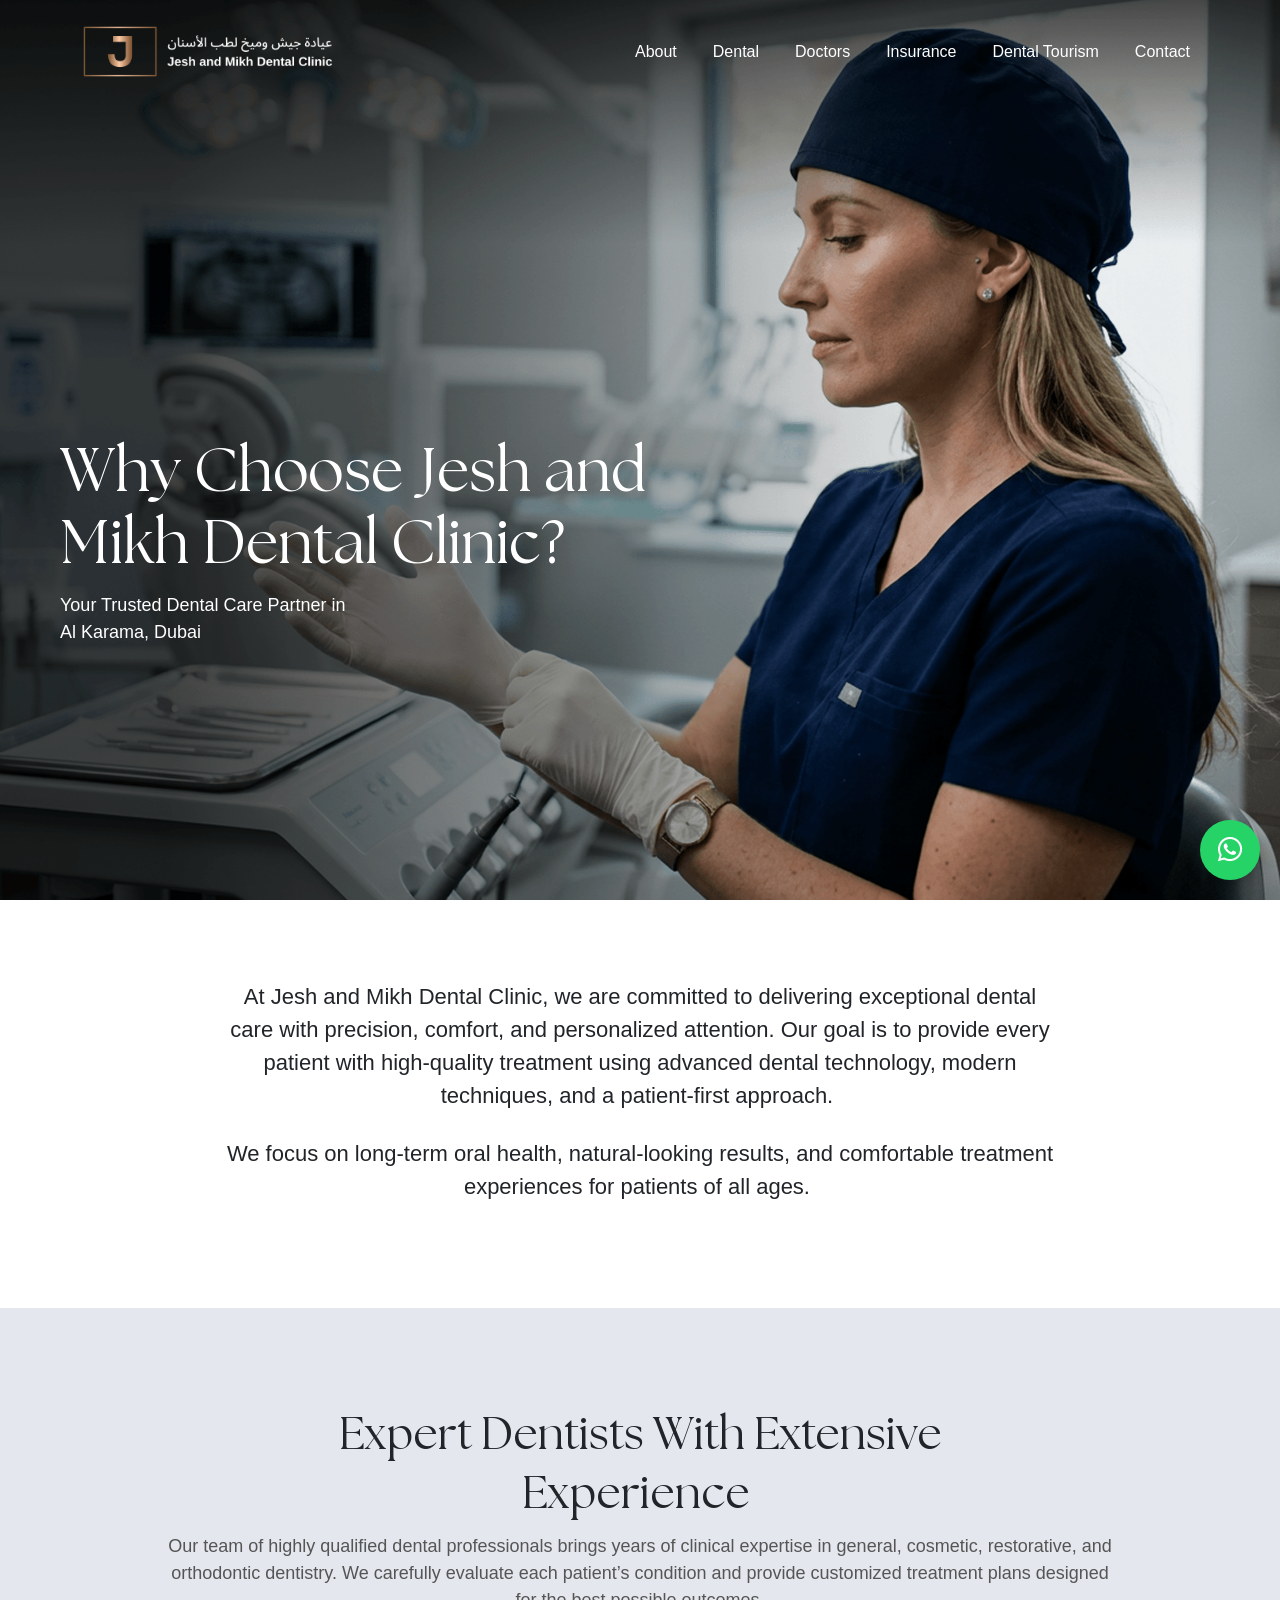
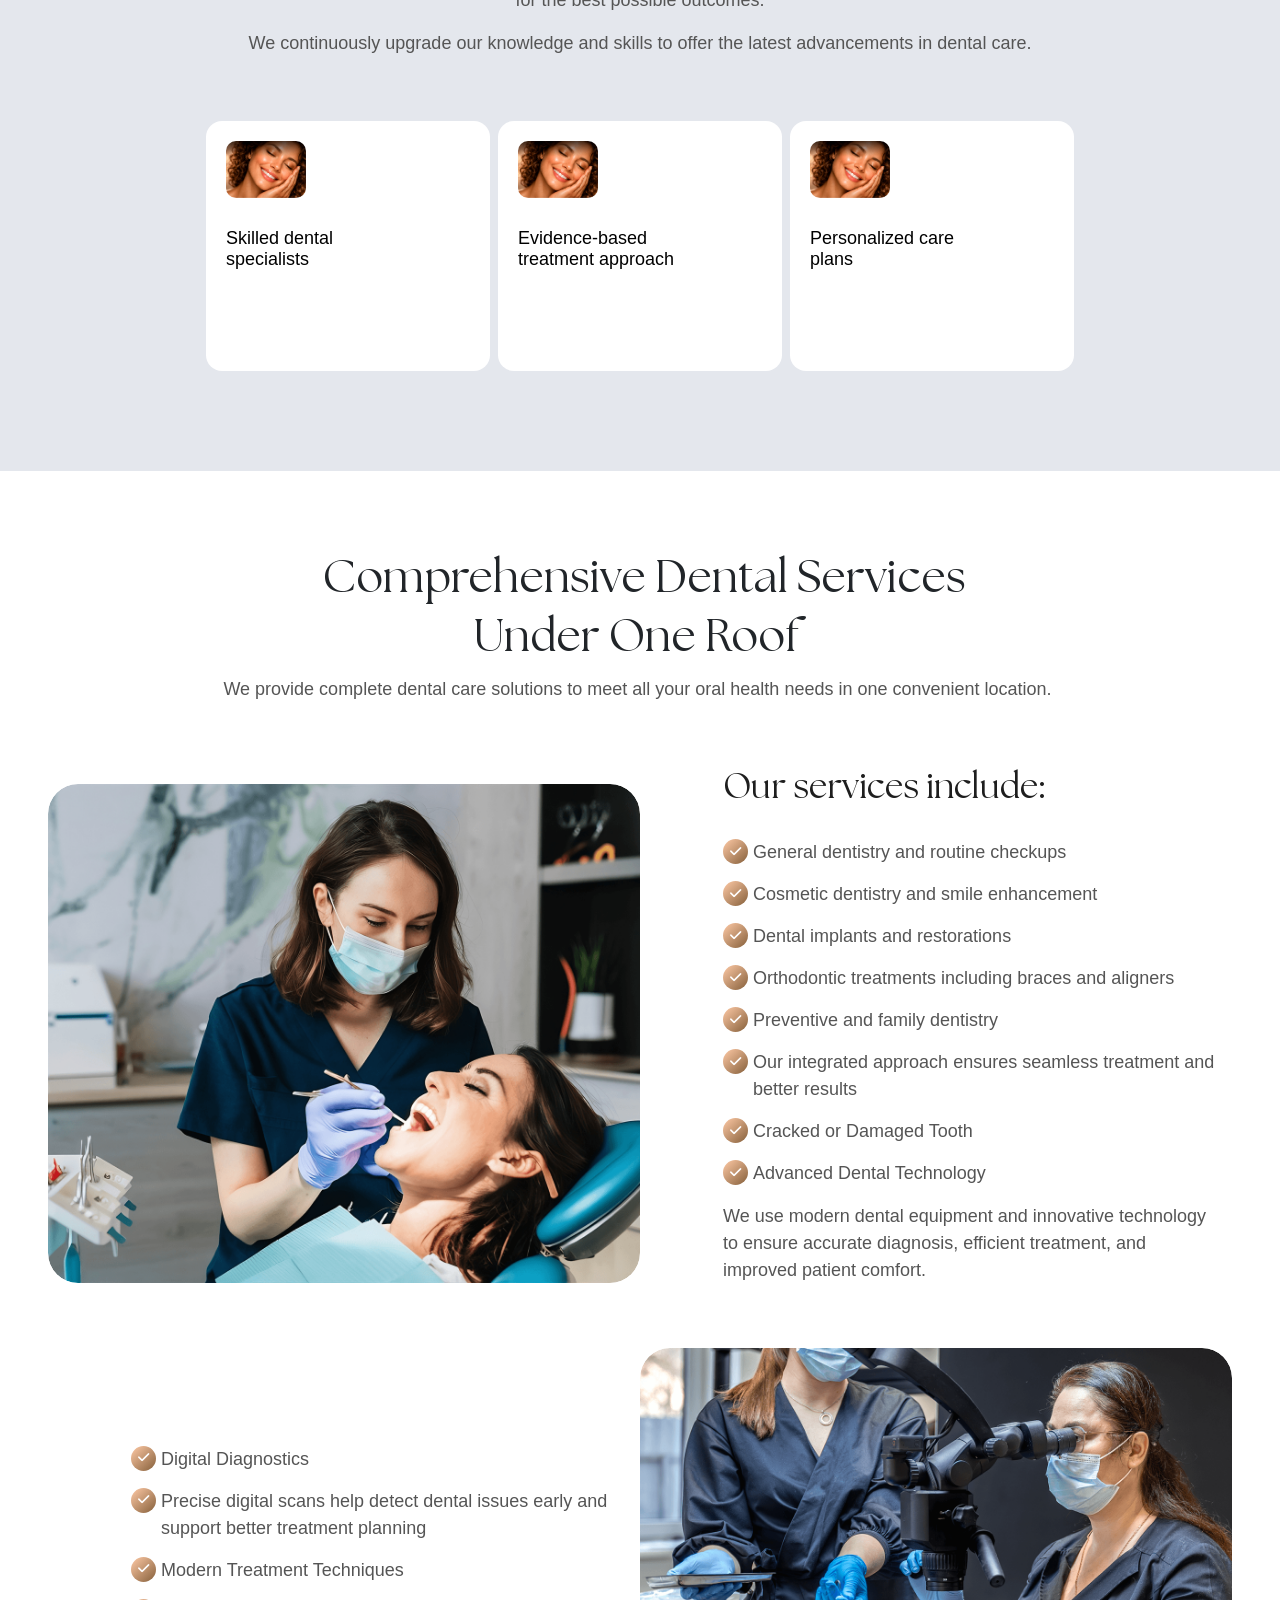
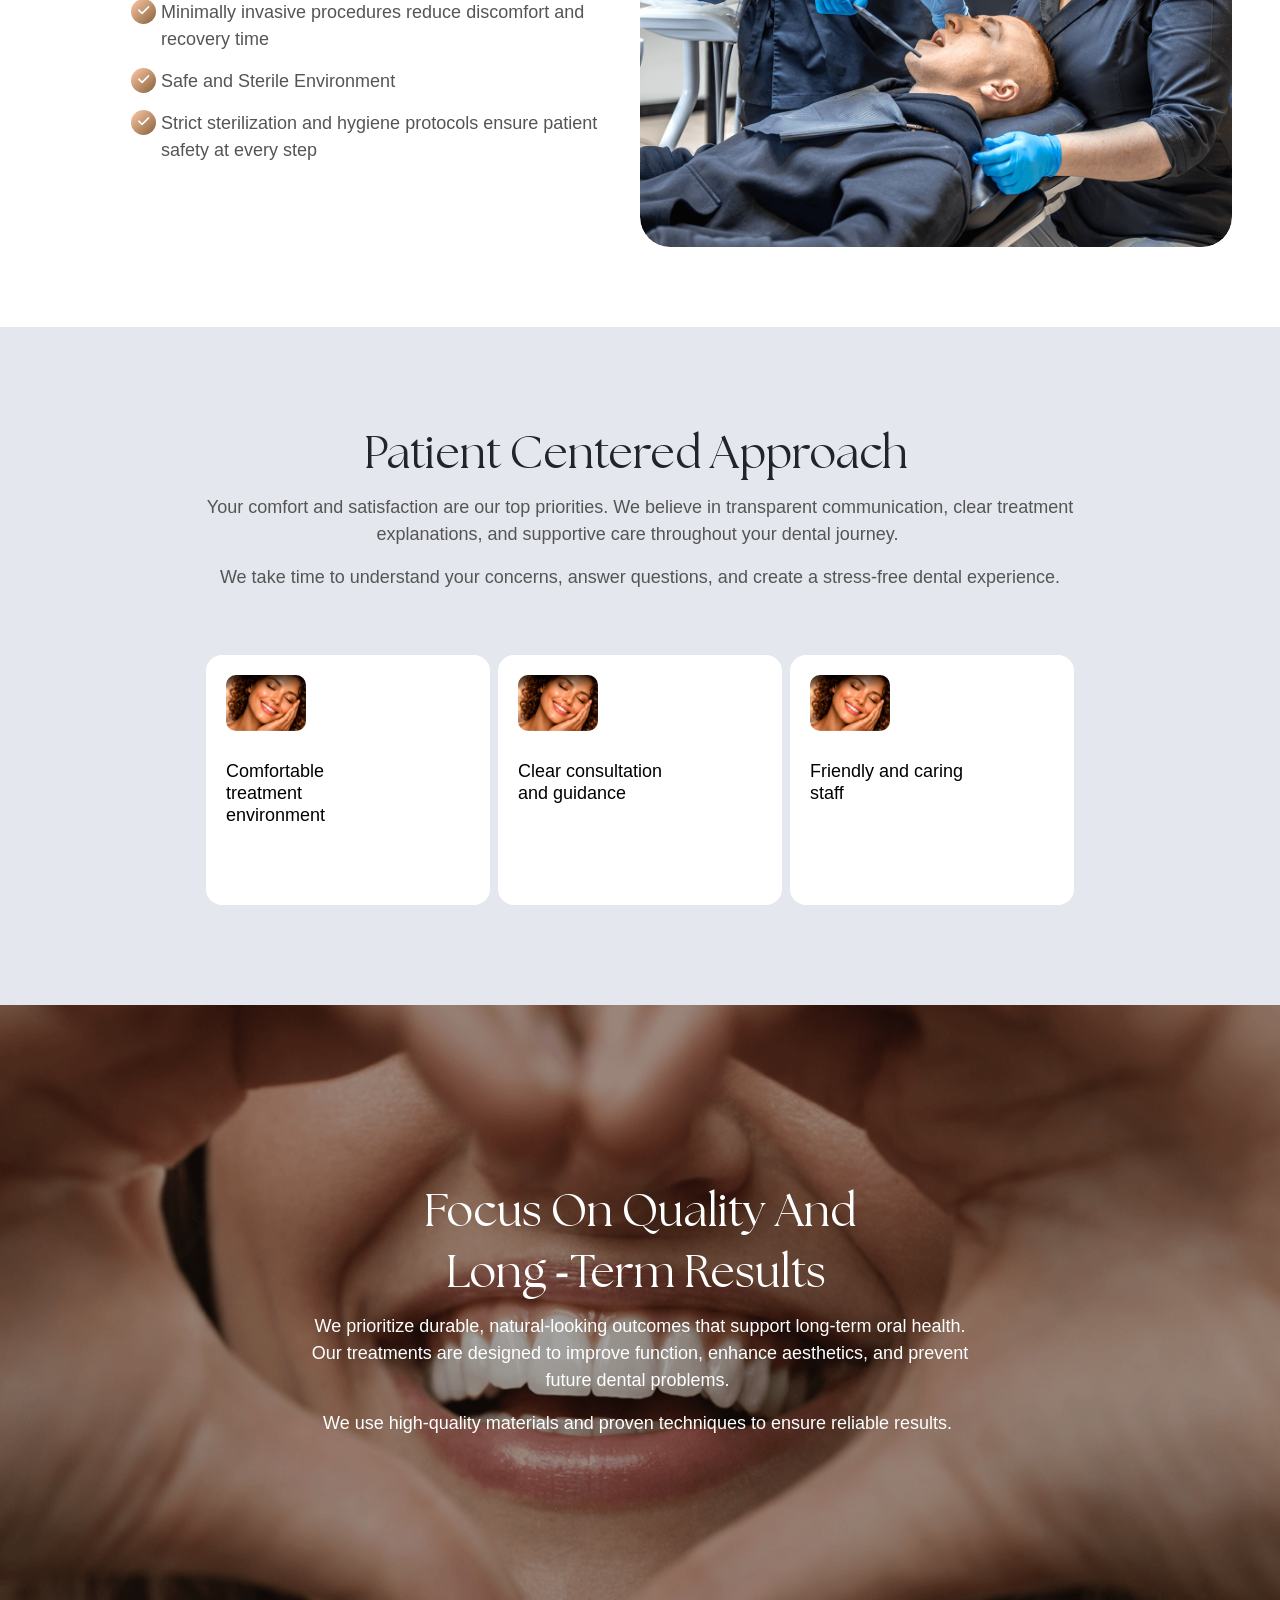
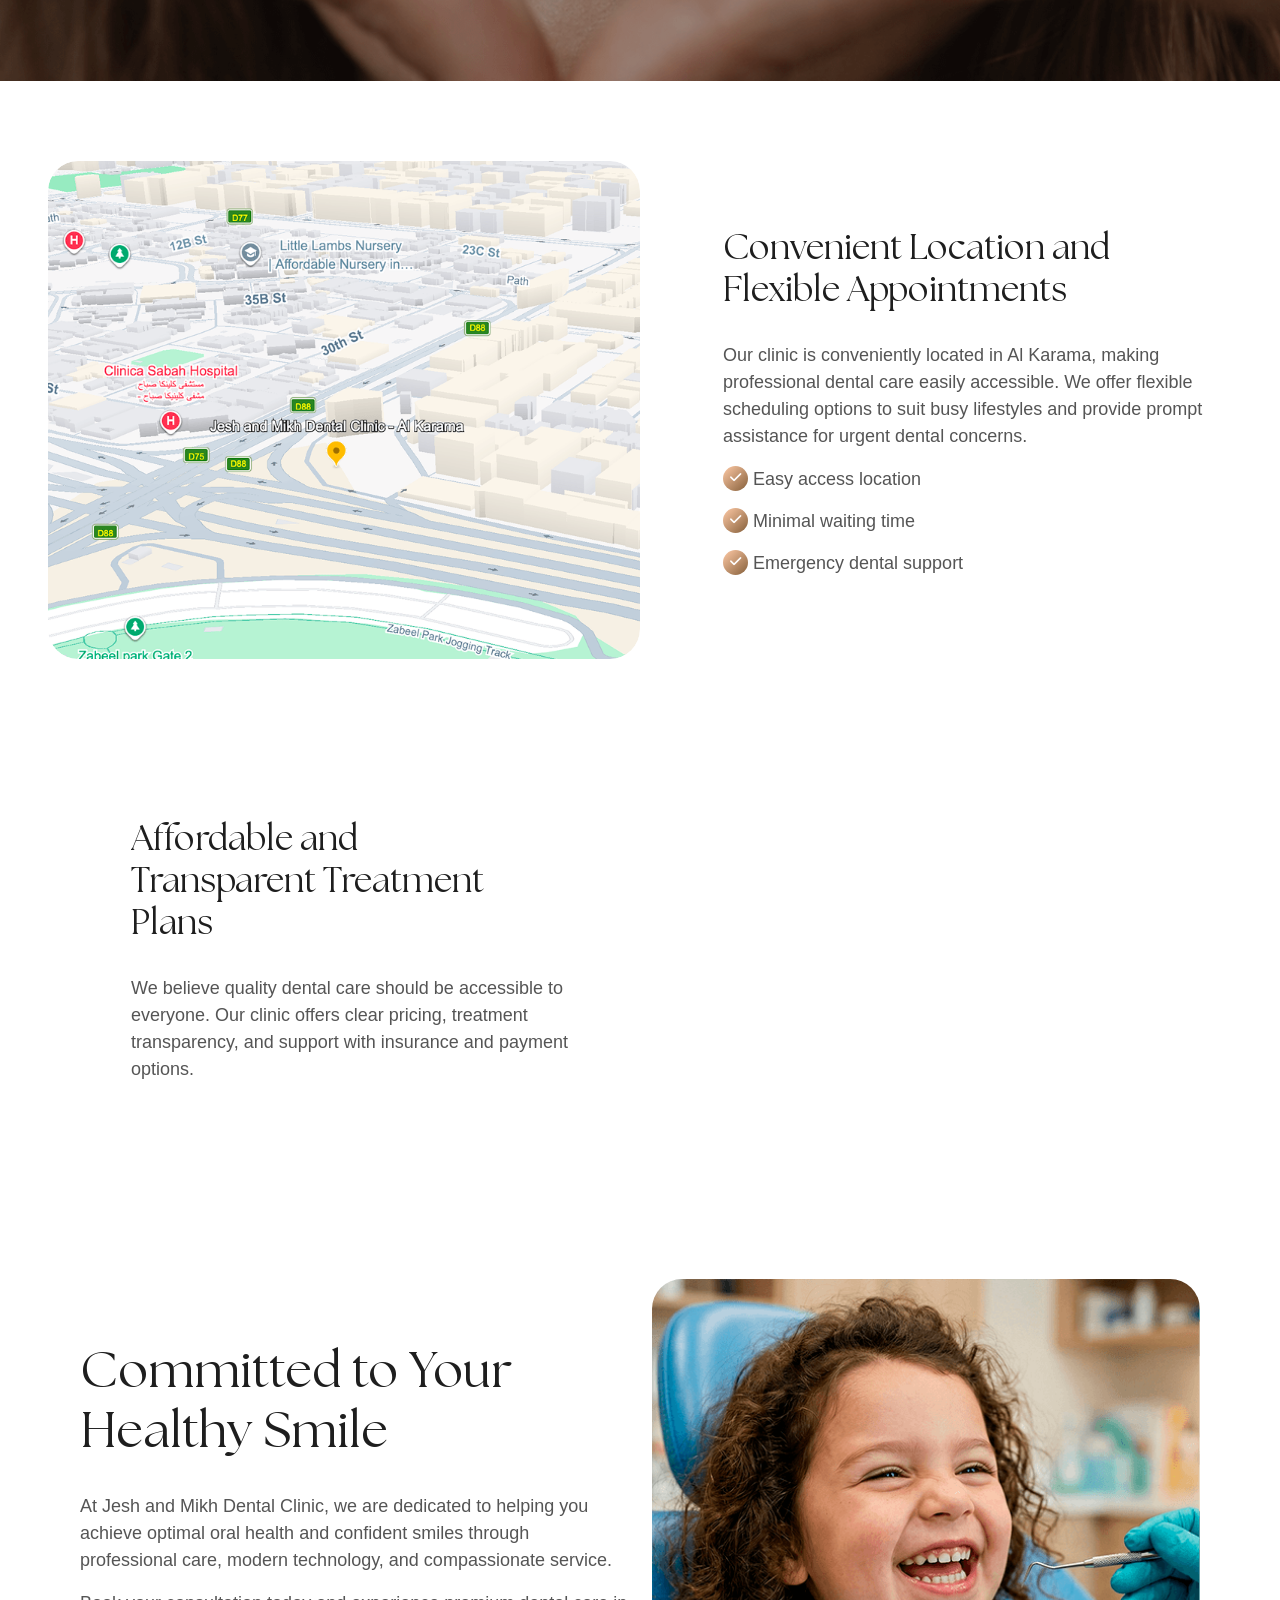
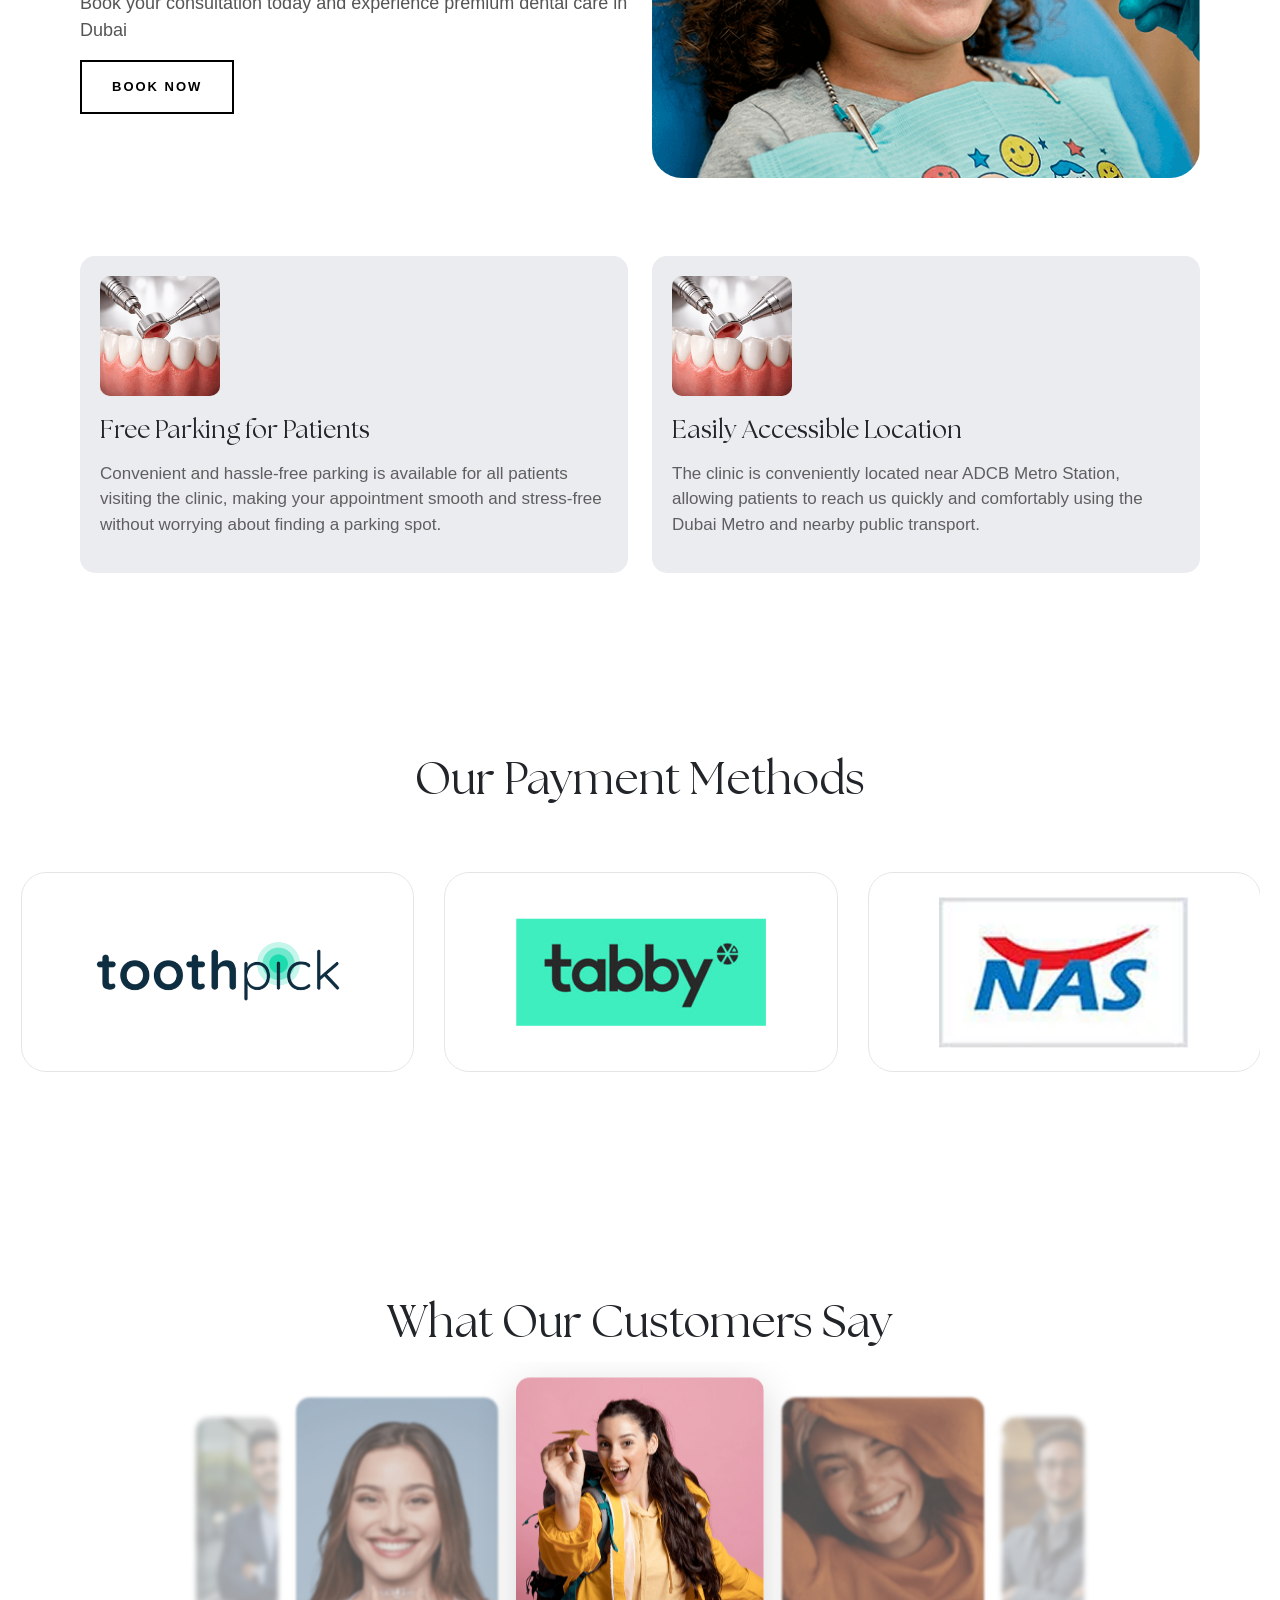
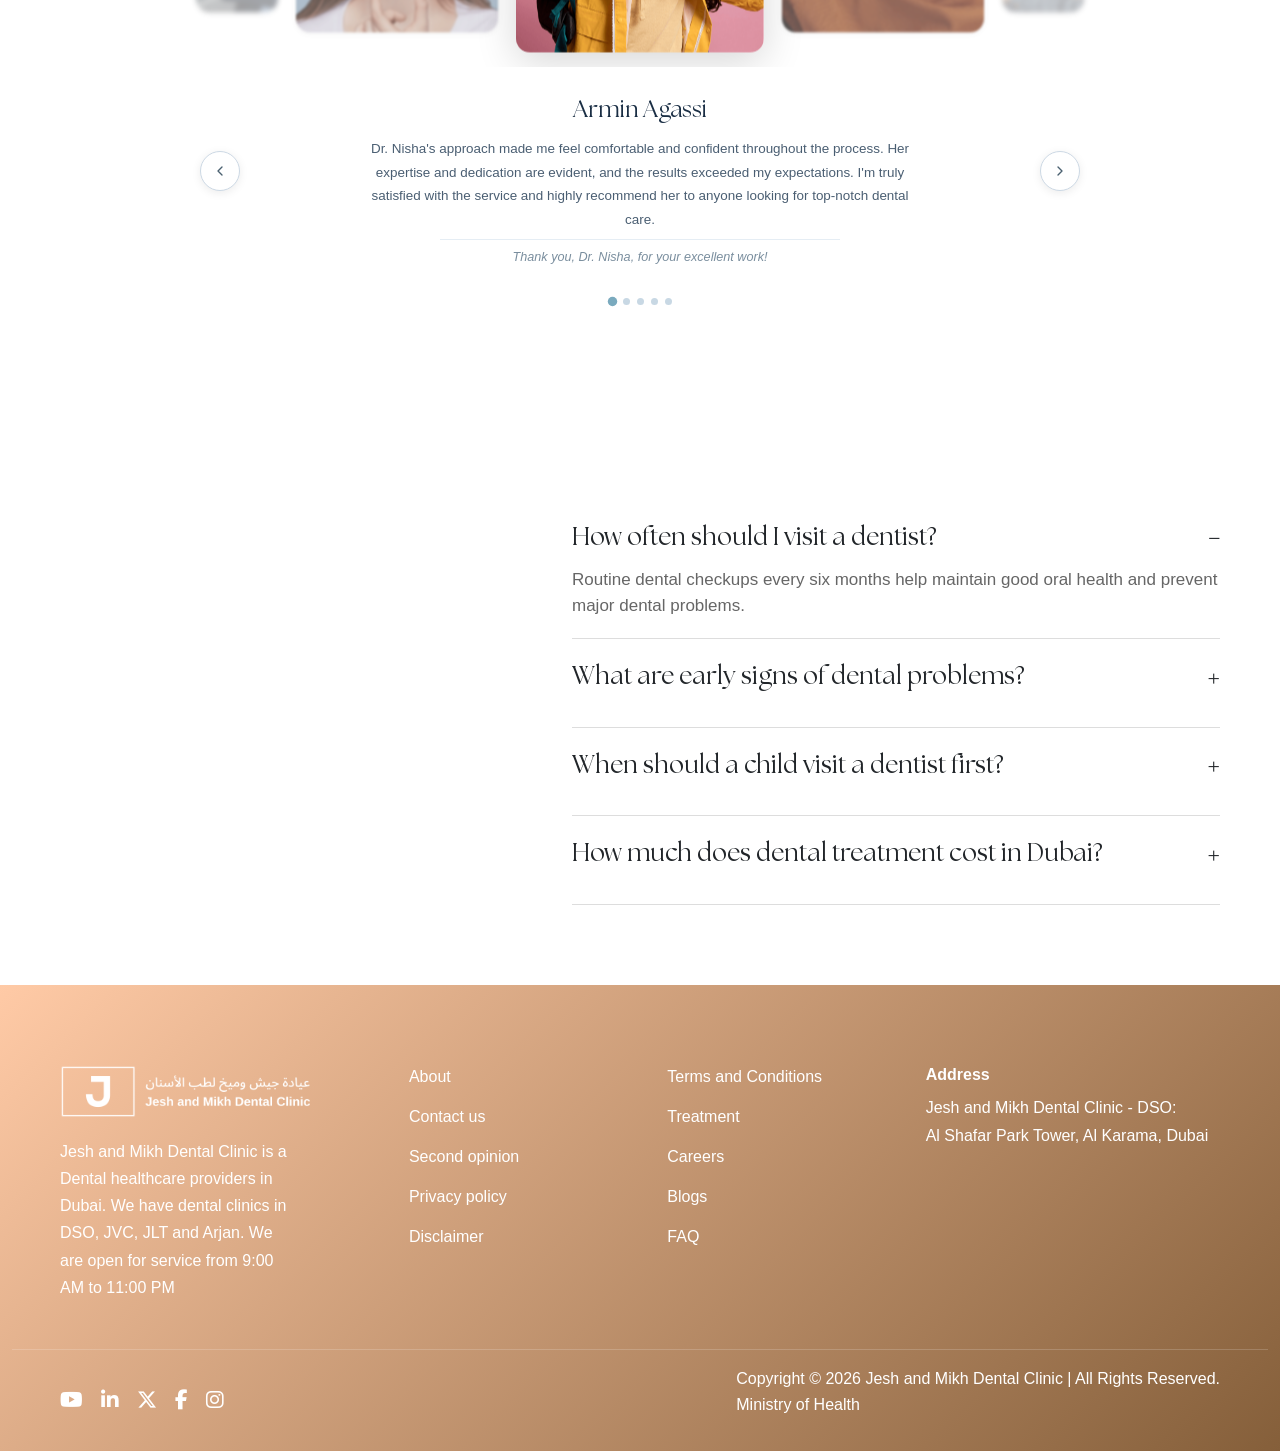
==== commit f99158d2: "whatsapp button" ====
--- a/about.html
+++ b/about.html
@@ -30,6 +30,10 @@
 
 <body>
 
+    <a href="https://wa.me/919999999999" class="whatsapp-float" target="_blank">
+        <i class="fab fa-whatsapp"></i>
+    </a>
+
 
     <!-- =============================
 NAVBAR
@@ -55,7 +59,8 @@
                     <li class="nav-item"><a class="nav-link" href="#">Doctors</a></li>
                     <li class="nav-item"><a class="nav-link" href="#">Insurance</a></li>
                     <li class="nav-item"><a class="nav-link" href="#">Dental Tourism</a></li>
-                    <li class="nav-item"><a class="nav-link" href="#">Contact</a></li>
+                    <li class="nav-item"><a class="nav-link" href="contact.html">Contact</a></li>
+
 
                 </ul>
 
@@ -458,7 +463,7 @@
     </section>
 
 
-     <!-- =============================
+    <!-- =============================
             Treatment Plans
     ============================= -->
 
@@ -494,17 +499,19 @@
             <div class="row mt-3 mt-md-5">
                 <div class="col-lg-6">
                     <div class="card-gray">
-                            <img src="assets/img/service1.png" alt="">
-                            <h2>Free Parking for Patients </h2>
-                            <p>Convenient and hassle-free parking is available for all patients visiting the clinic, making your appointment smooth and stress-free without worrying about finding a parking spot. </p>
-                        </div>
+                        <img src="assets/img/service1.png" alt="">
+                        <h2>Free Parking for Patients </h2>
+                        <p>Convenient and hassle-free parking is available for all patients visiting the clinic, making
+                            your appointment smooth and stress-free without worrying about finding a parking spot. </p>
+                    </div>
                 </div>
                 <div class="col-lg-6">
-                     <div class="card-gray">
-                            <img src="assets/img/service1.png" alt="">
-                            <h2>Easily Accessible Location </h2>
-                            <p>The clinic is conveniently located near ADCB Metro Station, allowing patients to reach us quickly and comfortably using the Dubai Metro and nearby public transport.  </p>
-                        </div>
+                    <div class="card-gray">
+                        <img src="assets/img/service1.png" alt="">
+                        <h2>Easily Accessible Location </h2>
+                        <p>The clinic is conveniently located near ADCB Metro Station, allowing patients to reach us
+                            quickly and comfortably using the Dubai Metro and nearby public transport.  </p>
+                    </div>
                 </div>
             </div>
         </div>
--- a/assets/css/style.css
+++ b/assets/css/style.css
@@ -29,6 +29,32 @@
 .section-title-service {
     font-size: 42px;
 }
+
+.whatsapp-float{
+    position:fixed;
+    bottom:20px;
+    right:20px;
+    width:60px;
+    height:60px;
+    background:#25D366;
+    color:#fff;
+    border-radius:50%;
+    display:flex;
+    align-items:center;
+    justify-content:center;
+    font-size:28px;
+    box-shadow:0 5px 15px rgba(0,0,0,0.3);
+    z-index:999;
+    transition:all 0.3s ease;
+    text-decoration:none;
+}
+
+.whatsapp-float:hover{
+    transform:scale(1.1);
+    box-shadow:0 8px 20px rgba(0,0,0,0.4);
+    color:#fff;
+}
+
 
 .section-subtitle {
     font-size: 18px;
@@ -88,6 +114,7 @@
     box-shadow:
         0 0 rgba(168, 85, 247, 0.3),
         0 0 0 rgba(240, 171, 252, 0.3);
+    color: #fff;
 }
 
 img {
@@ -1757,8 +1784,16 @@
         font-size: 50px;
     }
 
+    .hero-content-service h3 br{
+        display: none;
+    }
+
     .service-list-points li {
         font-size: 15px;
+    }
+
+    .hero-content-service p br{
+        display: none;
     }
 }
 
@@ -2047,4 +2082,162 @@
 
 /* -----------------------------
     Denter Offers
+----------------------------- */
+
+
+
+/* -----------------------------
+    Contact
+----------------------------- */
+
+
+.contact-banner{
+    display: flex;
+    justify-content: center;
+    background-color: #00000052;
+    background-blend-mode: overlay;
+}
+
+.contact-card{
+    display: flex;
+    align-items: center;
+    justify-content: center;
+    flex-direction: column;
+    text-align: center;
+    transition: .5s;
+}
+
+.contact-card h6{
+    font-size: 14px;
+    color: #4A4A4A;
+    transition: .5s;
+}
+
+.contact-card h4 a{
+    color: #1e1e1e;
+    transition: .5s;
+}
+
+.contact-card:hover h4 a{
+    color: white;
+    transition: .5s;
+}
+
+.contact-card:hover h6 {
+    color: white;
+    transition: .5s;
+}
+
+
+.contact-card-wrapper{
+    background:#ffffff;
+    padding:25px;
+    /* height:100%; */
+    border: 1px solid #D2D2DF;
+}
+
+.contact-title{
+    font-weight:700;
+    margin-bottom:10px;
+}
+
+.contact-desc{
+    font-size:14px;
+    color:#777;
+    margin-bottom:70px;
+}
+
+.form-control, .form-select{
+    border-radius:0px;
+    border:1px solid #D2D2DF;
+    padding:12px;
+    font-size:14px;
+}
+
+.form-control:focus{
+    box-shadow: none;
+    outline: none;
+    border: 1px solid #855f3a;
+}
+
+.form-control, .form-select:focus-within{
+    box-shadow: none;
+    outline: none;
+}
+
+
+textarea.form-control{
+    height:120px;
+}
+
+
+.info-box{
+    background:#ffffff;
+    padding:40px;
+    margin-bottom:20px;
+    border: 1px solid #D2D2DF;
+}
+
+.info-box:last-child{
+    margin-bottom: 0px;
+}
+
+.info-box h5{
+    font-weight:600;
+    margin-bottom:10px;
+}
+
+.info-box p{
+    font-size:14px;
+    color:#666;
+}
+
+.info-row{
+    display:flex;
+    justify-content:space-between;
+    margin-top:10px;
+}
+
+.info-item{
+    font-size:14px;
+}
+
+.info-item i{
+    margin-right:6px;
+    color:#8b5e3c;
+}
+
+.social-icons i{
+    font-size:18px;
+    margin-right:15px;
+    cursor:pointer;
+    color:#555;
+}
+
+/* .position-sticky-box{
+    position: sticky;
+    top: 100px;
+} */
+
+@media (max-width:991px){
+    .info-box{
+        padding: 20px;
+    }
+    .contact-card-wrapper{
+        padding: 20px;
+    }
+    .contact-desc{
+        margin-bottom: 20px;
+    }
+
+    .contact-card-wrapper .btn-book{
+        margin: auto;
+        display: block;
+    }
+}
+
+
+
+/* -----------------------------
+    Contact
 ----------------------------- */
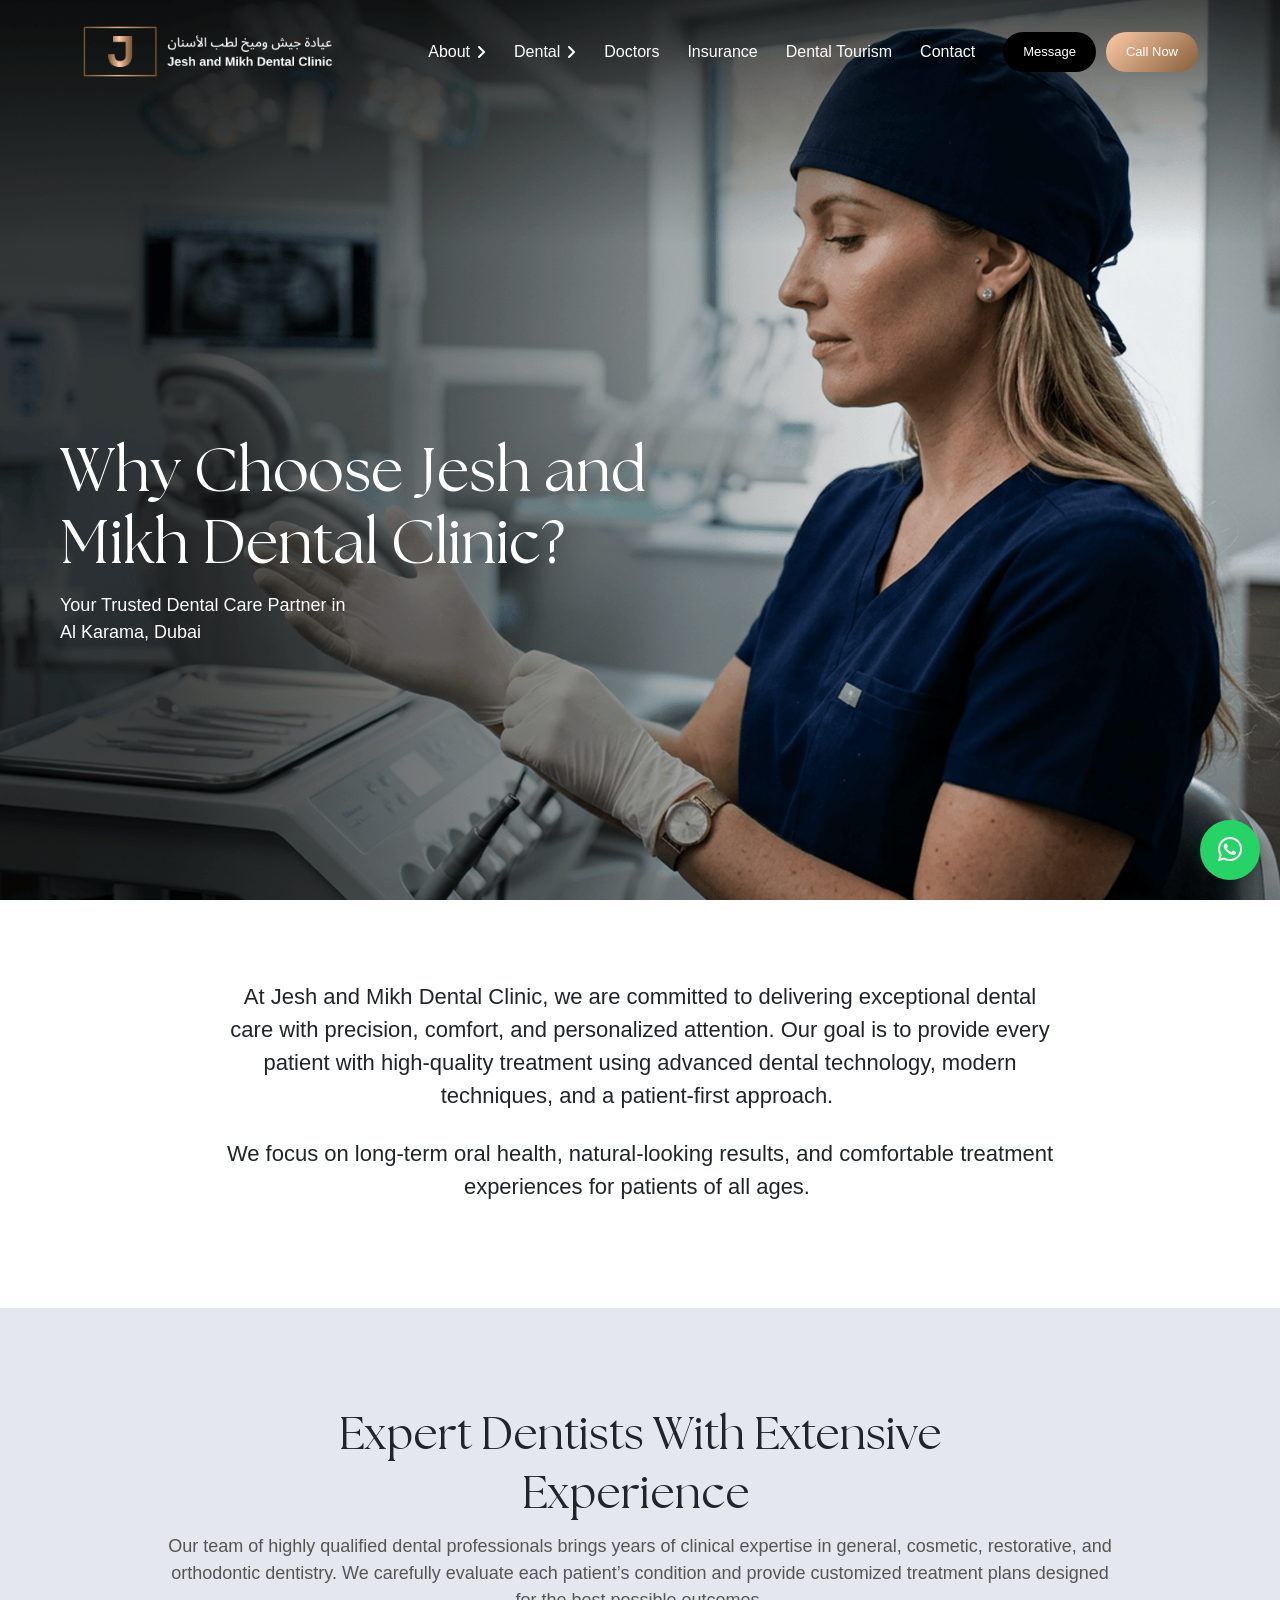
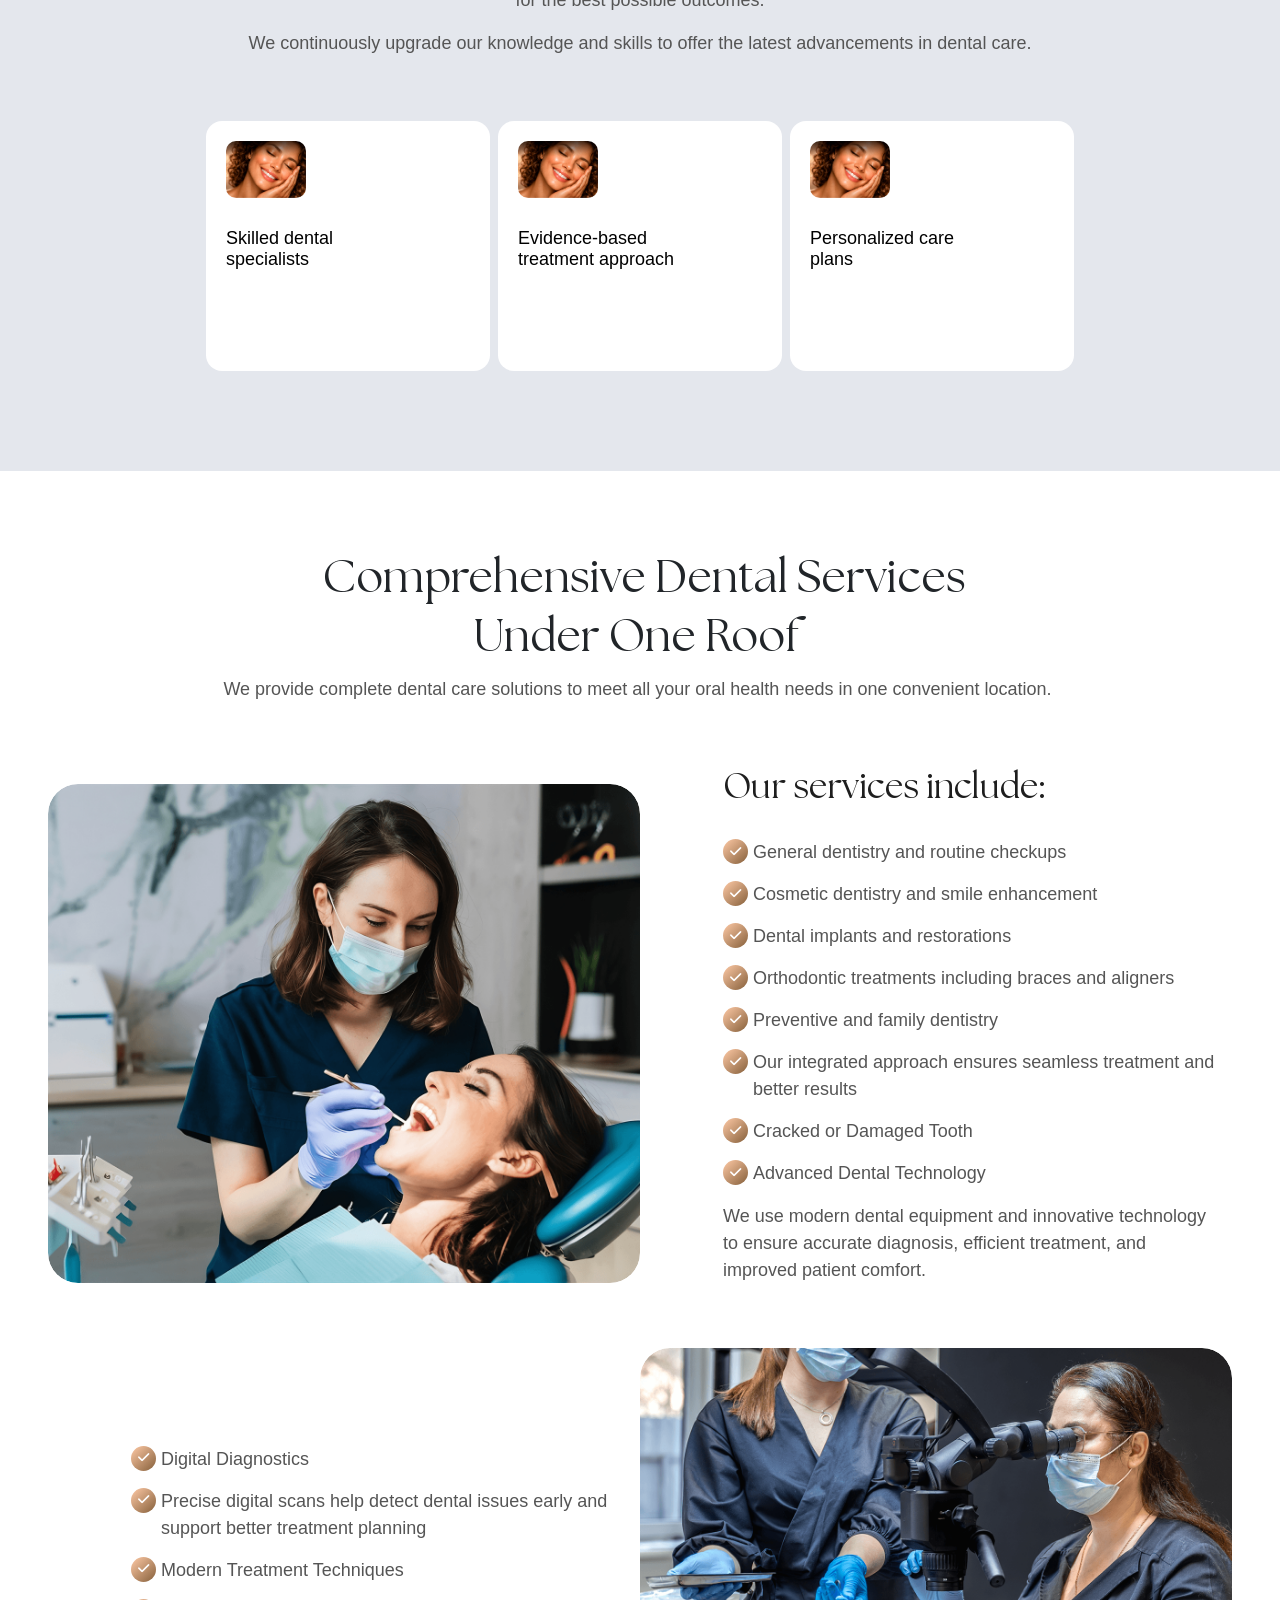
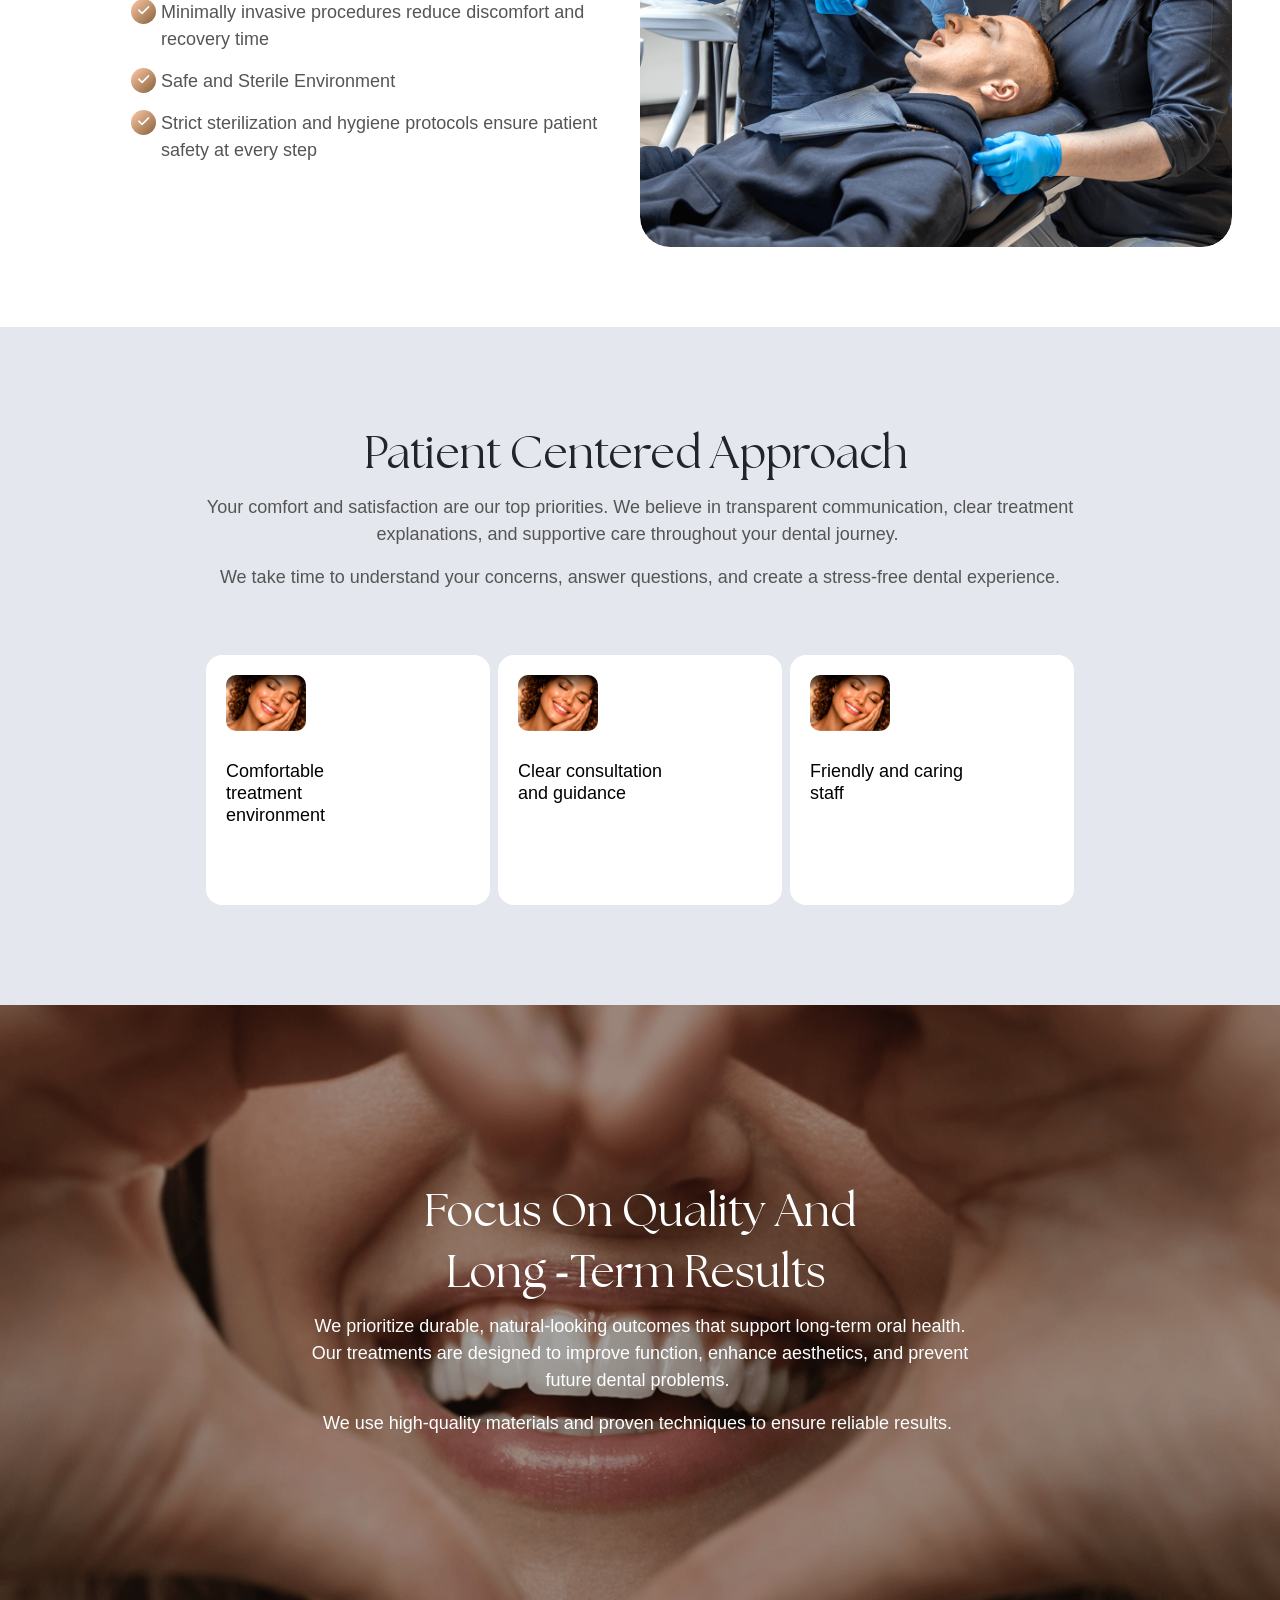
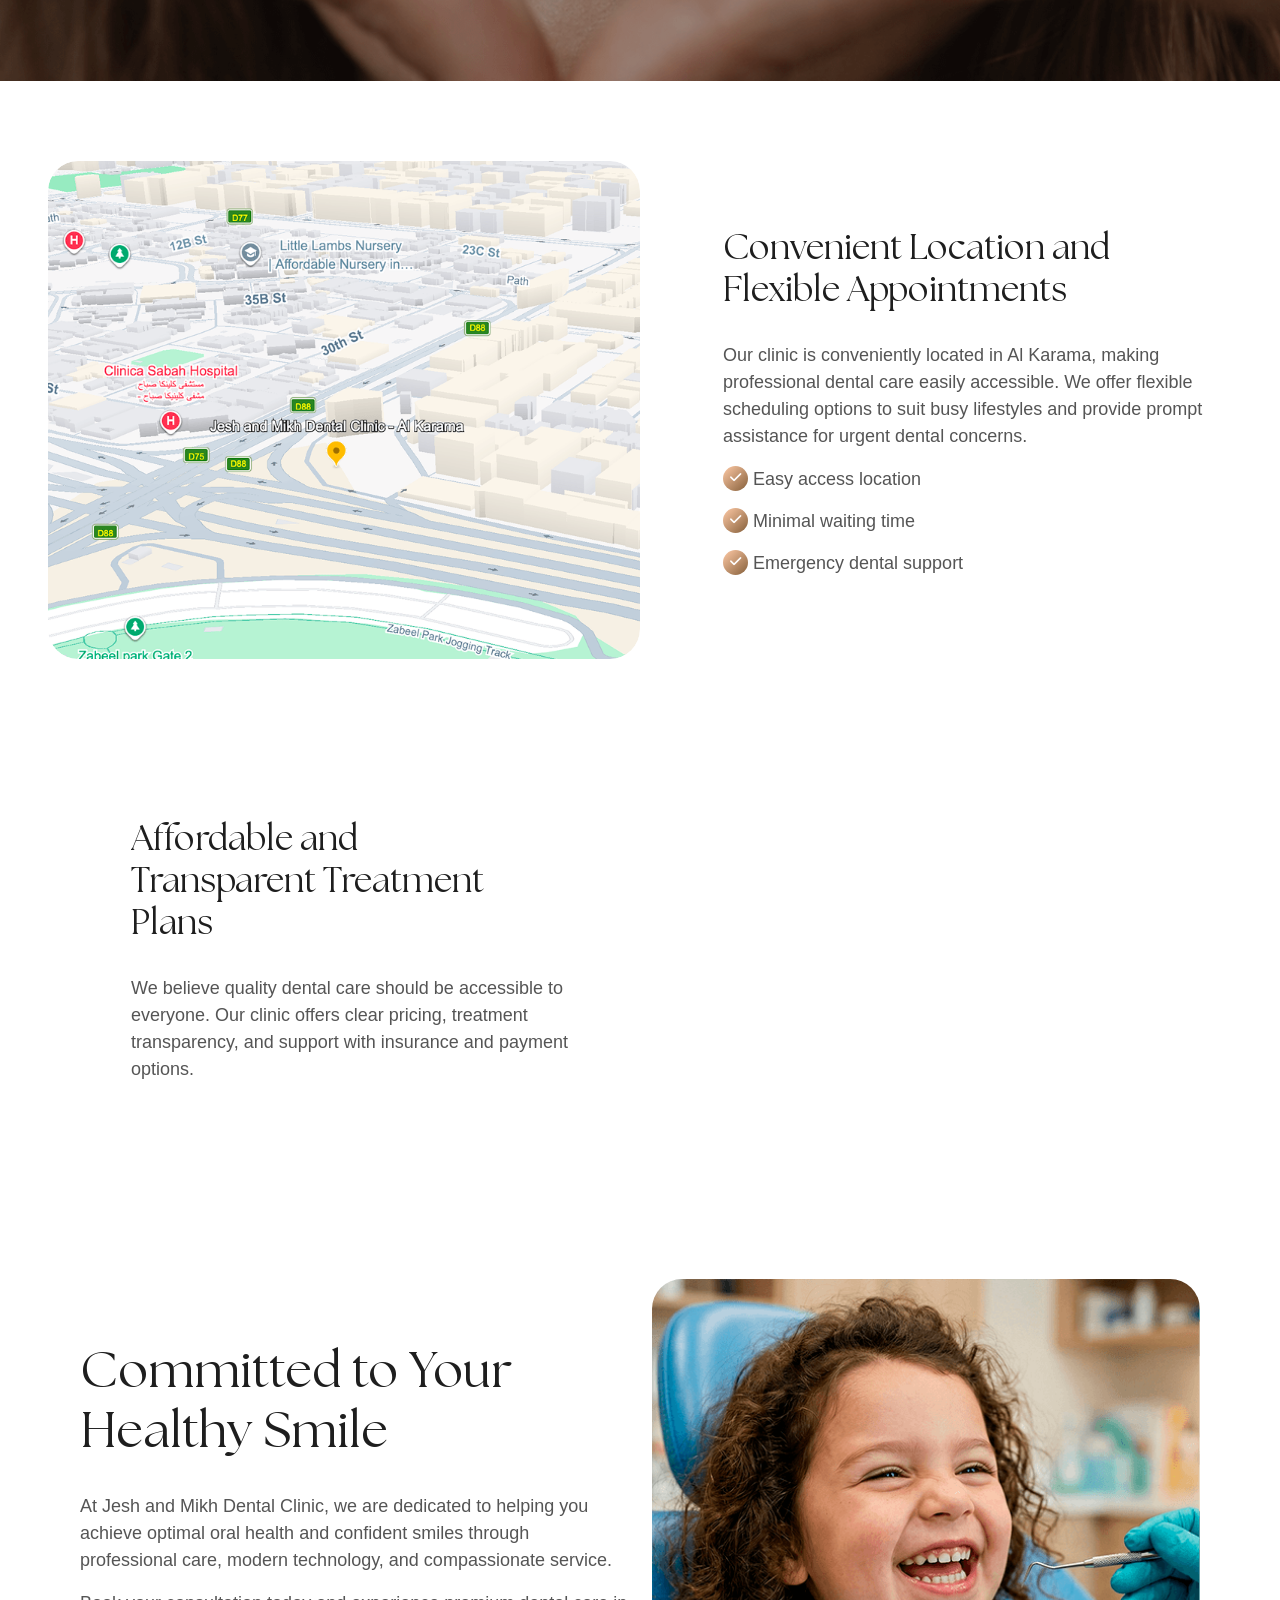
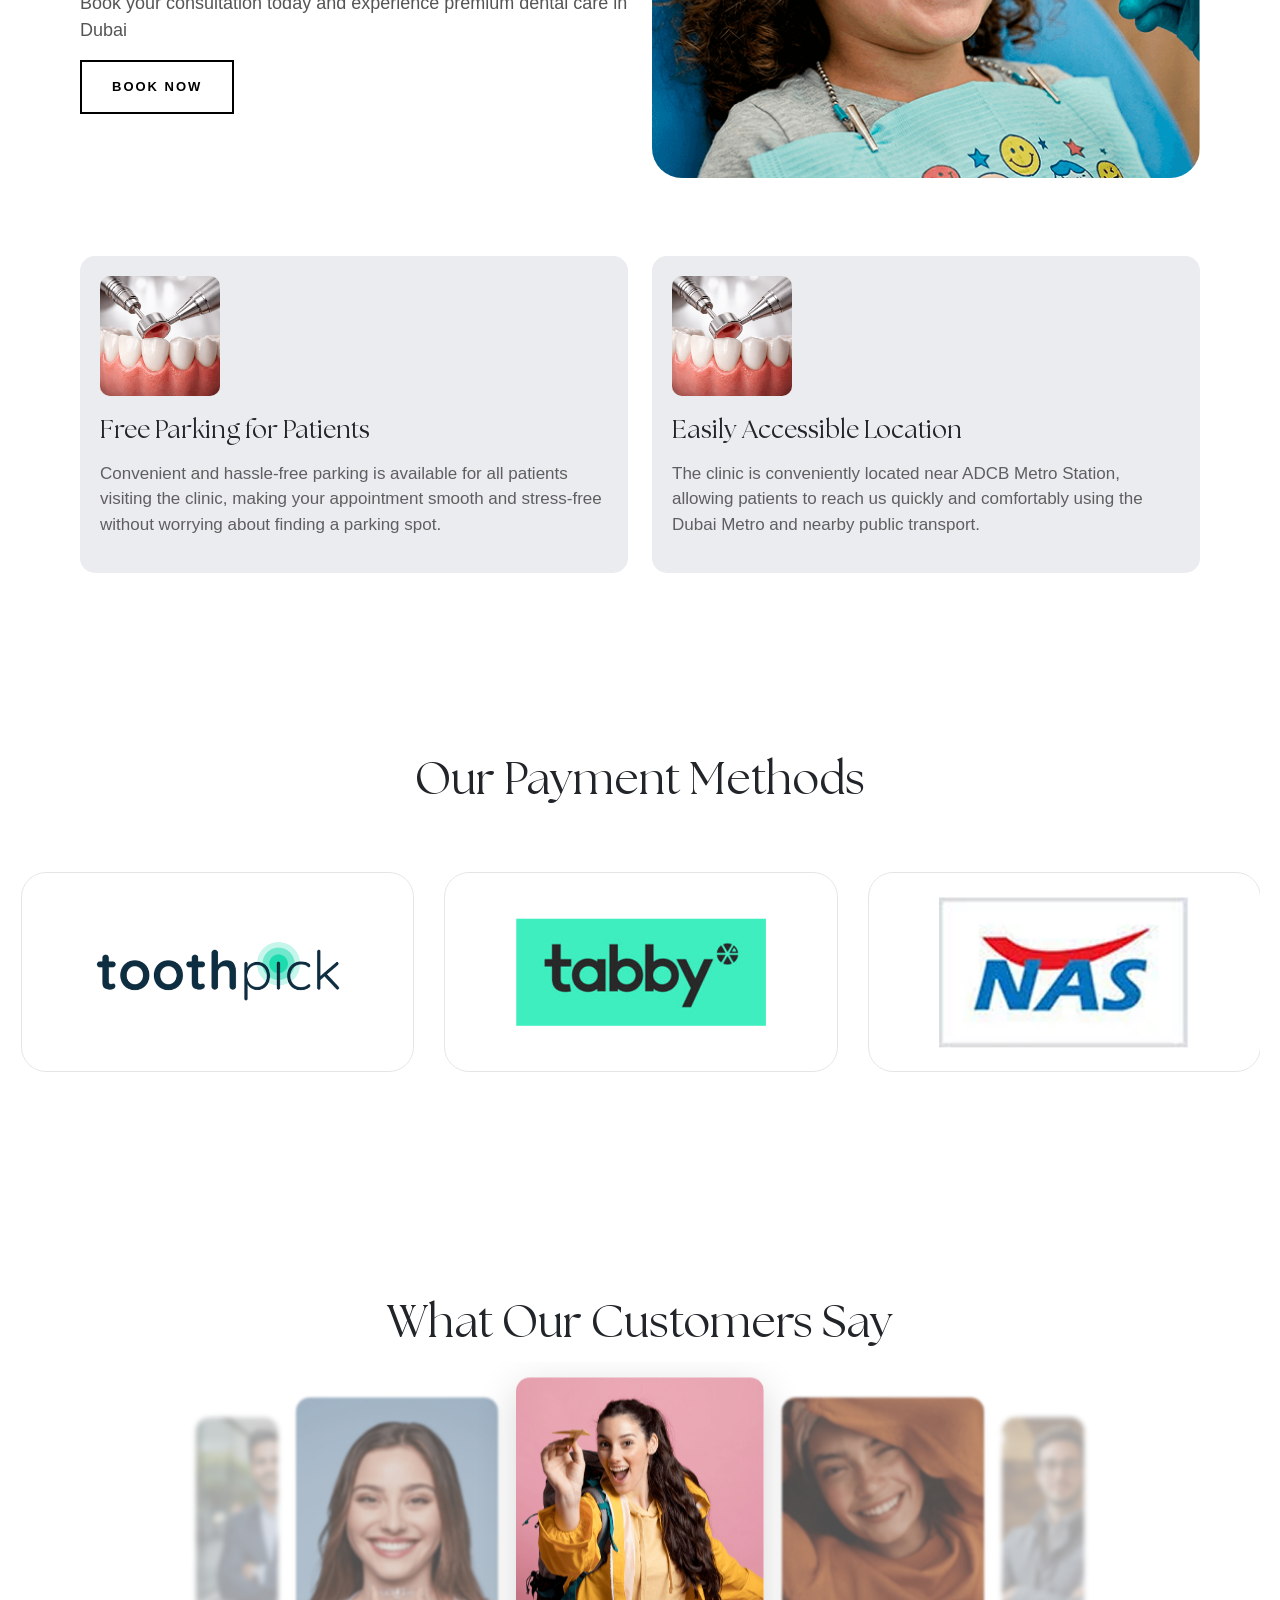
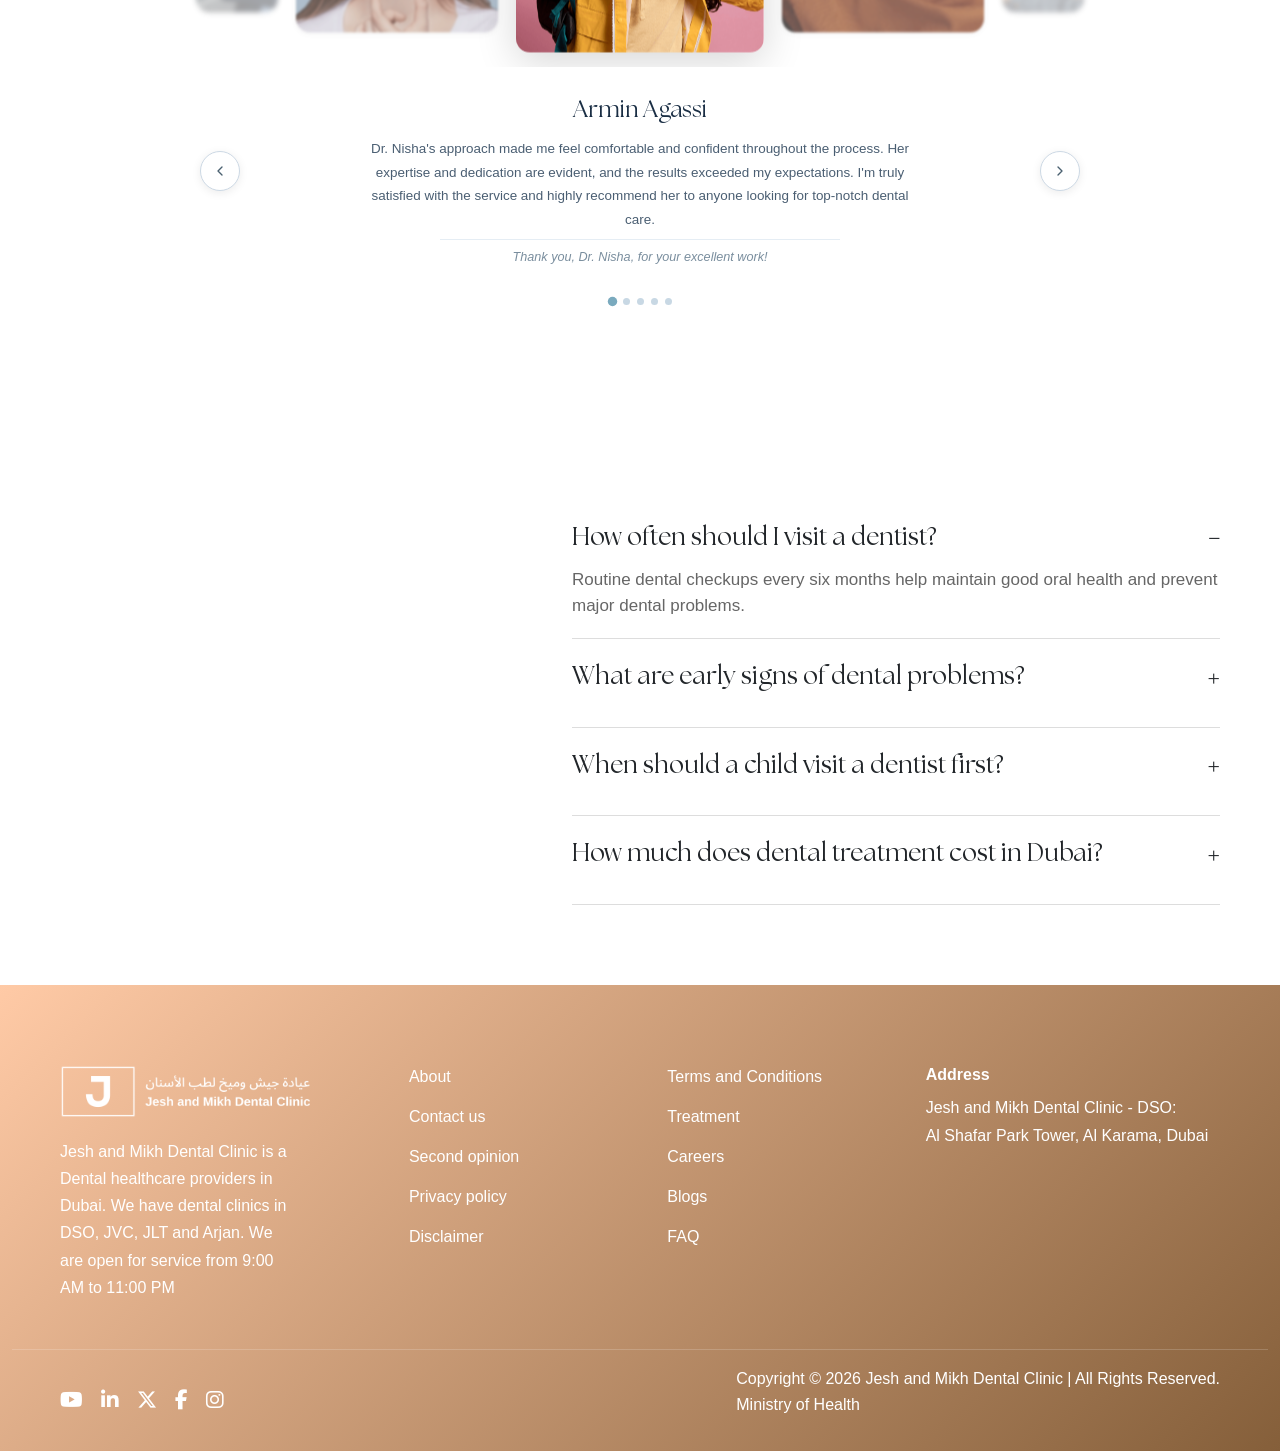
==== commit 2bf74e85: "latest header add" ====
--- a/about.html
+++ b/about.html
@@ -39,14 +39,14 @@
 NAVBAR
 ============================= -->
 
-    <nav class="navbar navbar-expand-lg custom-navbar">
+   <nav class="navbar navbar-expand-lg custom-navbar">
 
         <div class="container">
 
             <a class="navbar-brand" href="index.html">
                 <img src="assets/img/logo.png"></a>
 
-            <button class="navbar-toggler" type="button" data-bs-toggle="collapse" data-bs-target="#navMenu">
+            <button class="navbar-toggler " type="button" data-bs-toggle="collapse" data-bs-target="#navMenu">
                 <span class="navbar-toggler-icon"></span>
             </button>
 
@@ -54,20 +54,67 @@
 
                 <ul class="navbar-nav">
 
-                    <li class="nav-item"><a class="nav-link" href="about.html">About</a></li>
-                    <li class="nav-item"><a class="nav-link" href="denter-offers.html">Dental</a></li>
+                    <li class="nav-item"><a class="nav-link" href="about.html"></a></li>
+                    <li class="nav-item dropdown">
+                        <a class="nav-link dropdown-toggle-custom" href="#" id="dentalDropdown" role="button"
+                            data-bs-toggle="dropdown">
+                            About
+                            <i class="fa fa-angle-right arrow-icon"></i>
+                        </a>
+                        <div class="dropdown-menu custom-dropdown custom-dropdown-small">
+                            <a class="dropdown-item" href="about.html">Why choose us</a>
+                            <a class="dropdown-item" href="#">Gallery</a>
+                        </div>
+                    </li>
+                    <li class="nav-item dropdown">
+
+                        <a class="nav-link dropdown-toggle-custom" href="#" data-bs-toggle="dropdown">
+                            Dental
+                            <i class="fa fa-angle-right arrow-icon"></i>
+                        </a>
+
+                        <div class="dropdown-menu custom-dropdown">
+                            <div class="row">
+                                <div class="col-md-6 p-0">
+                                    <a class="dropdown-item" href="denter-offers.html">Offers</a>
+                                    <a class="dropdown-item" href="toothpain-service.html">Tooth Pain</a>
+                                    <a class="dropdown-item" href="toothpain-service.html">Dental Fillings</a>
+                                    <a class="dropdown-item" href="toothpain-service.html">Pediatric Dentistry</a>
+                                    <a class="dropdown-item" href="toothpain-service.html">Invisalign</a>
+                                    <a class="dropdown-item" href="toothpain-service.html">Teeth Extraction in Dubai</a>
+                                    <a class="dropdown-item" href="toothpain-service.html">Dental Braces</a>
+                                </div>
+                                <div class="col-md-6 p-0">
+                                    <a class="dropdown-item" href="toothpain-service.html">Root Canal Treatment</a>
+                                    <a class="dropdown-item" href="toothpain-service.html">Dental Implants</a>
+                                    <a class="dropdown-item" href="toothpain-service.html">Cosmetic Dentistry</a>
+                                    <a class="dropdown-item" href="toothpain-service.html">Teeth Cleaning &
+                                        Polishing</a>
+                                    <a class="dropdown-item" href="toothpain-service.html">Teeth Whitening</a>
+                                    <a class="dropdown-item" href="toothpain-service.html">Dental Crowns & Bridges</a>
+                                    <a class="dropdown-item" href="toothpain-service.html">Dental Veneers</a>
+                                    <a class="dropdown-item" href="toothpain-service.html">General Medicine</a>
+                                </div>
+                            </div>
+                        </div>
+
+                    </li>
                     <li class="nav-item"><a class="nav-link" href="#">Doctors</a></li>
                     <li class="nav-item"><a class="nav-link" href="#">Insurance</a></li>
                     <li class="nav-item"><a class="nav-link" href="#">Dental Tourism</a></li>
                     <li class="nav-item"><a class="nav-link" href="contact.html">Contact</a></li>
-
-
                 </ul>
-
+                <div class="nav-btns">
+                    <a href="">
+                        <button type="button" class="nav-btn">Message</button>
+                    </a>
+                    <a href="">
+                        <button type="button" class="nav-btn nav-color-btn">Call Now</button>
+                    </a>
+                </div>
             </div>
 
         </div>
-
     </nav>
 
 
@@ -1375,7 +1422,17 @@
         init();
         resetAuto();
     </script>
-
+ <script>
+        document.querySelectorAll('.dropdown').forEach(function (dropdown) {
+            dropdown.addEventListener('show.bs.dropdown', function () {
+                this.querySelector('.arrow-icon').style.transform = 'rotate(90deg)';
+            });
+
+            dropdown.addEventListener('hide.bs.dropdown', function () {
+                this.querySelector('.arrow-icon').style.transform = 'rotate(0deg)';
+            });
+        });
+    </script>
 
 
 </body>
--- a/assets/css/style.css
+++ b/assets/css/style.css
@@ -30,29 +30,29 @@
     font-size: 42px;
 }
 
-.whatsapp-float{
-    position:fixed;
-    bottom:20px;
-    right:20px;
-    width:60px;
-    height:60px;
-    background:#25D366;
-    color:#fff;
-    border-radius:50%;
-    display:flex;
-    align-items:center;
-    justify-content:center;
-    font-size:28px;
-    box-shadow:0 5px 15px rgba(0,0,0,0.3);
-    z-index:999;
-    transition:all 0.3s ease;
-    text-decoration:none;
-}
-
-.whatsapp-float:hover{
-    transform:scale(1.1);
-    box-shadow:0 8px 20px rgba(0,0,0,0.4);
-    color:#fff;
+.whatsapp-float {
+    position: fixed;
+    bottom: 20px;
+    right: 20px;
+    width: 60px;
+    height: 60px;
+    background: #25D366;
+    color: #fff;
+    border-radius: 50%;
+    display: flex;
+    align-items: center;
+    justify-content: center;
+    font-size: 28px;
+    box-shadow: 0 5px 15px rgba(0, 0, 0, 0.3);
+    z-index: 999;
+    transition: all 0.3s ease;
+    text-decoration: none;
+}
+
+.whatsapp-float:hover {
+    transform: scale(1.1);
+    box-shadow: 0 8px 20px rgba(0, 0, 0, 0.4);
+    color: #fff;
 }
 
 
@@ -61,7 +61,7 @@
     color: #555;
 }
 
-.font-normal{
+.font-normal {
     font-family: "Geist", sans-serif;
 }
 
@@ -97,7 +97,7 @@
         0 0 0 rgba(240, 171, 252, 0.3);
 }
 
-.btn-fill-bg{
+.btn-fill-bg {
     background:
         linear-gradient(316deg, #855f3a 0%, #ffcaa6 100%) padding-box,
         linear-gradient(90deg, #855f3a, #855f3a) border-box;
@@ -215,7 +215,7 @@
 /* NAVBAR AFTER SCROLL */
 
 .navbar-scrolled {
-    background: #000;
+    background: #1e1e1e;
     box-shadow: 0 4px 20px rgba(0, 0, 0, 0.3);
     padding: 12px 0;
 }
@@ -224,8 +224,9 @@
 
 .custom-navbar .nav-link {
     color: #fff;
-    margin-left: 20px;
+    margin-right: 20px;
     font-weight: 500;
+    padding-left: 0px !important;
 }
 
 .custom-navbar .nav-link:hover {
@@ -245,34 +246,127 @@
     width: 100%;
 }
 
-.custom-navbar.navbar-black .nav-link{
-    color: black  !important;
-}
-
-.navbar-scrolled.custom-navbar.navbar-black .nav-link{
+.custom-navbar.navbar-black .nav-link {
+    color: black !important;
+}
+
+.navbar-scrolled.custom-navbar.navbar-black .nav-link {
     color: white !important;
 }
 
-.white-logo{
+.white-logo {
     display: none;
 }
 
-.black-logo{
+.black-logo {
     display: block;
 }
 
-.navbar-scrolled.custom-navbar.navbar-black .black-logo{
+.navbar-scrolled.custom-navbar.navbar-black .black-logo {
     display: none;
 }
 
-.navbar-scrolled.custom-navbar.navbar-black .white-logo{
+.navbar-scrolled.custom-navbar.navbar-black .white-logo {
     display: block;
+}
+
+.custom-dropdown {
+    min-width: 500px;
+    background: #000;
+    border: none;
+}
+
+.custom-dropdown-small{
+    min-width: auto;
+}
+
+.custom-dropdown .dropdown-item {
+    color: #ccc;
+    padding: 8px 10px;
+    font-size: 14px;
+}
+
+.custom-dropdown .dropdown-item:hover {
+    color: #fff;
+    background: transparent;
+}
+
+
+.dropdown-toggle-custom {
+    display: flex;
+    align-items: center;
+    gap: 6px;
+}
+
+.arrow-icon {
+    transition: transform 0.3s ease;
+}
+
+.show>.dropdown-toggle-custom .arrow-icon {
+    transform: rotate(90deg);
+}
+
+.navbar-nav .nav-link.active,
+.navbar-nav .nav-link.show {
+    color: #d4a373;
+}
+
+.custom-navbar.navbar-expand-lg .navbar-nav .dropdown-menu {
+    background: #000;
+    color: white;
+    border-radius: 0px;
+    padding: 10px 20px;
+}
+
+.custom-navbar.navbar-expand-lg .navbar-nav .dropdown-menu .dropdown-item {
+    color: white;
+}
+
+.custom-navbar.navbar-expand-lg .navbar-nav .dropdown-menu .dropdown-item:hover {
+    background: #d4a373;
+    color: #000;
+}
+
+.nav-btns {
+    display: flex;
+    gap: 10px;
+}
+
+.nav-btn {
+    border-radius: 30px;
+    color: white;
+    border: none;
+    height: 40px;
+    padding: 0px 20px;
+    outline: none;
+    font-size: 13px;
+    background: #000;
+    transition: .5s;
+}
+
+.nav-btn:hover{
+    transform: translateY(-4px);
+    transition: .5s;
+    background: #fff;
+    color: #000;
+}
+
+.nav-color-btn {
+    background: linear-gradient(316deg, #855f3a 0%, #ffcaa6 100%);
 }
 
 @media(max-width: 991px) {
     .header-nav {
         display: initial;
     }
+
+    .custom-navbar.navbar-expand-lg .navbar-nav .dropdown-menu {
+        max-height: 250px;
+        overflow-y: scroll;
+        overflow-x: hidden;
+        min-width: auto;
+    }
+
 
     .navbar-toggler {
         /* position: absolute; */
@@ -281,21 +375,23 @@
     }
 
     .custom-navbar .navbar-nav {
-        background: #000;
+        background: #1e1e1e;
         padding: 10px;
     }
 
     .custom-navbar .nav-link {
         margin: 0px;
     }
-    .custom-navbar.navbar-black .nav-link{
-    color: rgb(255, 255, 255)  !important;
-    }
-
-    .custom-navbar.navbar-black .navbar-toggler{
+
+    .custom-navbar.navbar-black .nav-link {
+        color: rgb(255, 255, 255) !important;
+    }
+
+    .custom-navbar.navbar-black .navbar-toggler {
         filter: none;
     }
-    .navbar-scrolled.custom-navbar.navbar-black .navbar-toggler{
+
+    .navbar-scrolled.custom-navbar.navbar-black .navbar-toggler {
         filter: invert(1) brightness(1);
     }
 }
@@ -458,7 +554,7 @@
     border-radius: 20px;
 }
 
-.image-shine-effect{
+.image-shine-effect {
     position: relative;
 }
 
@@ -1784,7 +1880,7 @@
         font-size: 50px;
     }
 
-    .hero-content-service h3 br{
+    .hero-content-service h3 br {
         display: none;
     }
 
@@ -1792,7 +1888,7 @@
         font-size: 15px;
     }
 
-    .hero-content-service p br{
+    .hero-content-service p br {
         display: none;
     }
 }
@@ -1933,6 +2029,7 @@
         padding: 50px 0px;
     }
 }
+
 /* -----------------------------
     Center banner section
 ----------------------------- */
@@ -1942,15 +2039,15 @@
 ----------------------------- */
 
 
-.healthy-smile{
+.healthy-smile {
     max-width: 100%;
 }
 
-.healthy-smile .appointment-content{
+.healthy-smile .appointment-content {
     padding-left: 0px;
 }
 
-.card-gray{
+.card-gray {
     background: #EBECF0;
     padding: 20px;
     border-radius: 15px;
@@ -1958,12 +2055,12 @@
     transition: .5s;
 }
 
-.card-gray:hover{
+.card-gray:hover {
     transform: translateY(-4px);
     transition: .5s;
 }
 
-.card-gray h2{
+.card-gray h2 {
     font-size: 25px;
     font-family: 'FONTSPRING DEMO - The Seasons';
     margin-bottom: 15px;
@@ -1975,13 +2072,13 @@
     margin-bottom: 20px;
 }
 
-.card-gray p{
+.card-gray p {
     color: #5F5F5F;
     font-size: 17px;
 }
 
 @media(max-width: 991px) {
-    .card-gray{
+    .card-gray {
         margin-top: 10px;
     }
 }
@@ -2000,80 +2097,80 @@
     Denter Offers
 ----------------------------- */
 
-.offer-card{
-    background:#ffffff;
-    padding:30px;
-    border-radius:20px;
-    height:100%;
-    display:flex;
-    flex-direction:column;
-    justify-content:space-between;
-}
-
-.offer-card h3{
-    font-weight:700;
-}
-
-.offer-card small{
-    color:#c49a6c;
-    font-weight:500;
-}
-
-.offer-card p{
-    color:#666;
-    font-size:14px;
-}
-
-.offer-list{
-    list-style:none;
-    padding:0;
-    margin:20px 0;
-}
-
-.offer-list li{
-    margin-bottom:10px;
-    color:#555;
-    display:flex;
-    align-items:center;
-}
-
-.offer-list li i{
-    background:linear-gradient(45deg,#8b5e3c,#d4a373);
-    color:#fff;
-    border-radius:50%;
-    padding:8px;
-    margin-right:10px;
-    font-size:12px;
-}
-
-.feature-btn{
-    background:linear-gradient(45deg,#8b5e3c,#d4a373);
-    color:#fff;
-    border:none;
-    padding:12px;
-    border-radius:30px;
-    width:100%;
-    margin-top:50px;
-}
-
-.feature-btn:hover{
-    opacity:0.9;
+.offer-card {
+    background: #ffffff;
+    padding: 30px;
+    border-radius: 20px;
+    height: 100%;
+    display: flex;
+    flex-direction: column;
+    justify-content: space-between;
+}
+
+.offer-card h3 {
+    font-weight: 700;
+}
+
+.offer-card small {
+    color: #c49a6c;
+    font-weight: 500;
+}
+
+.offer-card p {
+    color: #666;
+    font-size: 14px;
+}
+
+.offer-list {
+    list-style: none;
+    padding: 0;
+    margin: 20px 0;
+}
+
+.offer-list li {
+    margin-bottom: 10px;
+    color: #555;
+    display: flex;
+    align-items: center;
+}
+
+.offer-list li i {
+    background: linear-gradient(45deg, #8b5e3c, #d4a373);
     color: #fff;
-}
-
-
-.dentel-offer-gary-box{
+    border-radius: 50%;
+    padding: 8px;
+    margin-right: 10px;
+    font-size: 12px;
+}
+
+.feature-btn {
+    background: linear-gradient(45deg, #8b5e3c, #d4a373);
+    color: #fff;
+    border: none;
+    padding: 12px;
+    border-radius: 30px;
+    width: 100%;
+    margin-top: 50px;
+}
+
+.feature-btn:hover {
+    opacity: 0.9;
+    color: #fff;
+}
+
+
+.dentel-offer-gary-box {
     display: flex;
     align-items: center;
     gap: 20px;
 
 }
 
-.dentel-offer-gary-box img{
+.dentel-offer-gary-box img {
     margin: 0;
 }
 
-.dentel-offer-gary-box h6{
+.dentel-offer-gary-box h6 {
     font-size: 18px;
     width: 50%;
 }
@@ -2091,14 +2188,14 @@
 ----------------------------- */
 
 
-.contact-banner{
+.contact-banner {
     display: flex;
     justify-content: center;
     background-color: #00000052;
     background-blend-mode: overlay;
 }
 
-.contact-card{
+.contact-card {
     display: flex;
     align-items: center;
     justify-content: center;
@@ -2107,18 +2204,18 @@
     transition: .5s;
 }
 
-.contact-card h6{
+.contact-card h6 {
     font-size: 14px;
     color: #4A4A4A;
     transition: .5s;
 }
 
-.contact-card h4 a{
+.contact-card h4 a {
     color: #1e1e1e;
     transition: .5s;
 }
 
-.contact-card:hover h4 a{
+.contact-card:hover h4 a {
     color: white;
     transition: .5s;
 }
@@ -2129,89 +2226,91 @@
 }
 
 
-.contact-card-wrapper{
-    background:#ffffff;
-    padding:25px;
+.contact-card-wrapper {
+    background: #ffffff;
+    padding: 25px;
     /* height:100%; */
     border: 1px solid #D2D2DF;
 }
 
-.contact-title{
-    font-weight:700;
-    margin-bottom:10px;
-}
-
-.contact-desc{
-    font-size:14px;
-    color:#777;
-    margin-bottom:70px;
-}
-
-.form-control, .form-select{
-    border-radius:0px;
-    border:1px solid #D2D2DF;
-    padding:12px;
-    font-size:14px;
-}
-
-.form-control:focus{
+.contact-title {
+    font-weight: 700;
+    margin-bottom: 10px;
+}
+
+.contact-desc {
+    font-size: 14px;
+    color: #777;
+    margin-bottom: 70px;
+}
+
+.form-control,
+.form-select {
+    border-radius: 0px;
+    border: 1px solid #D2D2DF;
+    padding: 12px;
+    font-size: 14px;
+}
+
+.form-control:focus {
     box-shadow: none;
     outline: none;
     border: 1px solid #855f3a;
 }
 
-.form-control, .form-select:focus-within{
+.form-control,
+.form-select:focus-within {
     box-shadow: none;
     outline: none;
 }
 
 
-textarea.form-control{
-    height:120px;
-}
-
-
-.info-box{
-    background:#ffffff;
-    padding:40px;
-    margin-bottom:20px;
+textarea.form-control {
+    height: 120px;
+}
+
+
+.info-box {
+    background: #ffffff;
+    padding: 40px;
+    margin-bottom: 20px;
     border: 1px solid #D2D2DF;
 }
 
-.info-box:last-child{
+.info-box:last-child {
     margin-bottom: 0px;
 }
 
-.info-box h5{
-    font-weight:600;
-    margin-bottom:10px;
-}
-
-.info-box p{
-    font-size:14px;
-    color:#666;
-}
-
-.info-row{
-    display:flex;
-    justify-content:space-between;
-    margin-top:10px;
-}
-
-.info-item{
-    font-size:14px;
-}
-
-.info-item i{
-    margin-right:6px;
-    color:#8b5e3c;
-}
-
-.social-icons i{
-    font-size:18px;
-    margin-right:15px;
-    cursor:pointer;
-    color:#555;
+.info-box h5 {
+    font-weight: 600;
+    margin-bottom: 10px;
+}
+
+.info-box p {
+    font-size: 14px;
+    color: #666;
+}
+
+.info-row {
+    display: flex;
+    justify-content: space-between;
+    margin-top: 10px;
+}
+
+.info-item {
+    font-size: 14px;
+}
+
+.info-item i {
+    margin-right: 6px;
+    color: #8b5e3c;
+}
+
+.social-icons i {
+    font-size: 18px;
+    margin-right: 15px;
+    cursor: pointer;
+    color: #555;
 }
 
 /* .position-sticky-box{
@@ -2219,18 +2318,20 @@
     top: 100px;
 } */
 
-@media (max-width:991px){
-    .info-box{
+@media (max-width:991px) {
+    .info-box {
         padding: 20px;
     }
-    .contact-card-wrapper{
+
+    .contact-card-wrapper {
         padding: 20px;
     }
-    .contact-desc{
+
+    .contact-desc {
         margin-bottom: 20px;
     }
 
-    .contact-card-wrapper .btn-book{
+    .contact-card-wrapper .btn-book {
         margin: auto;
         display: block;
     }
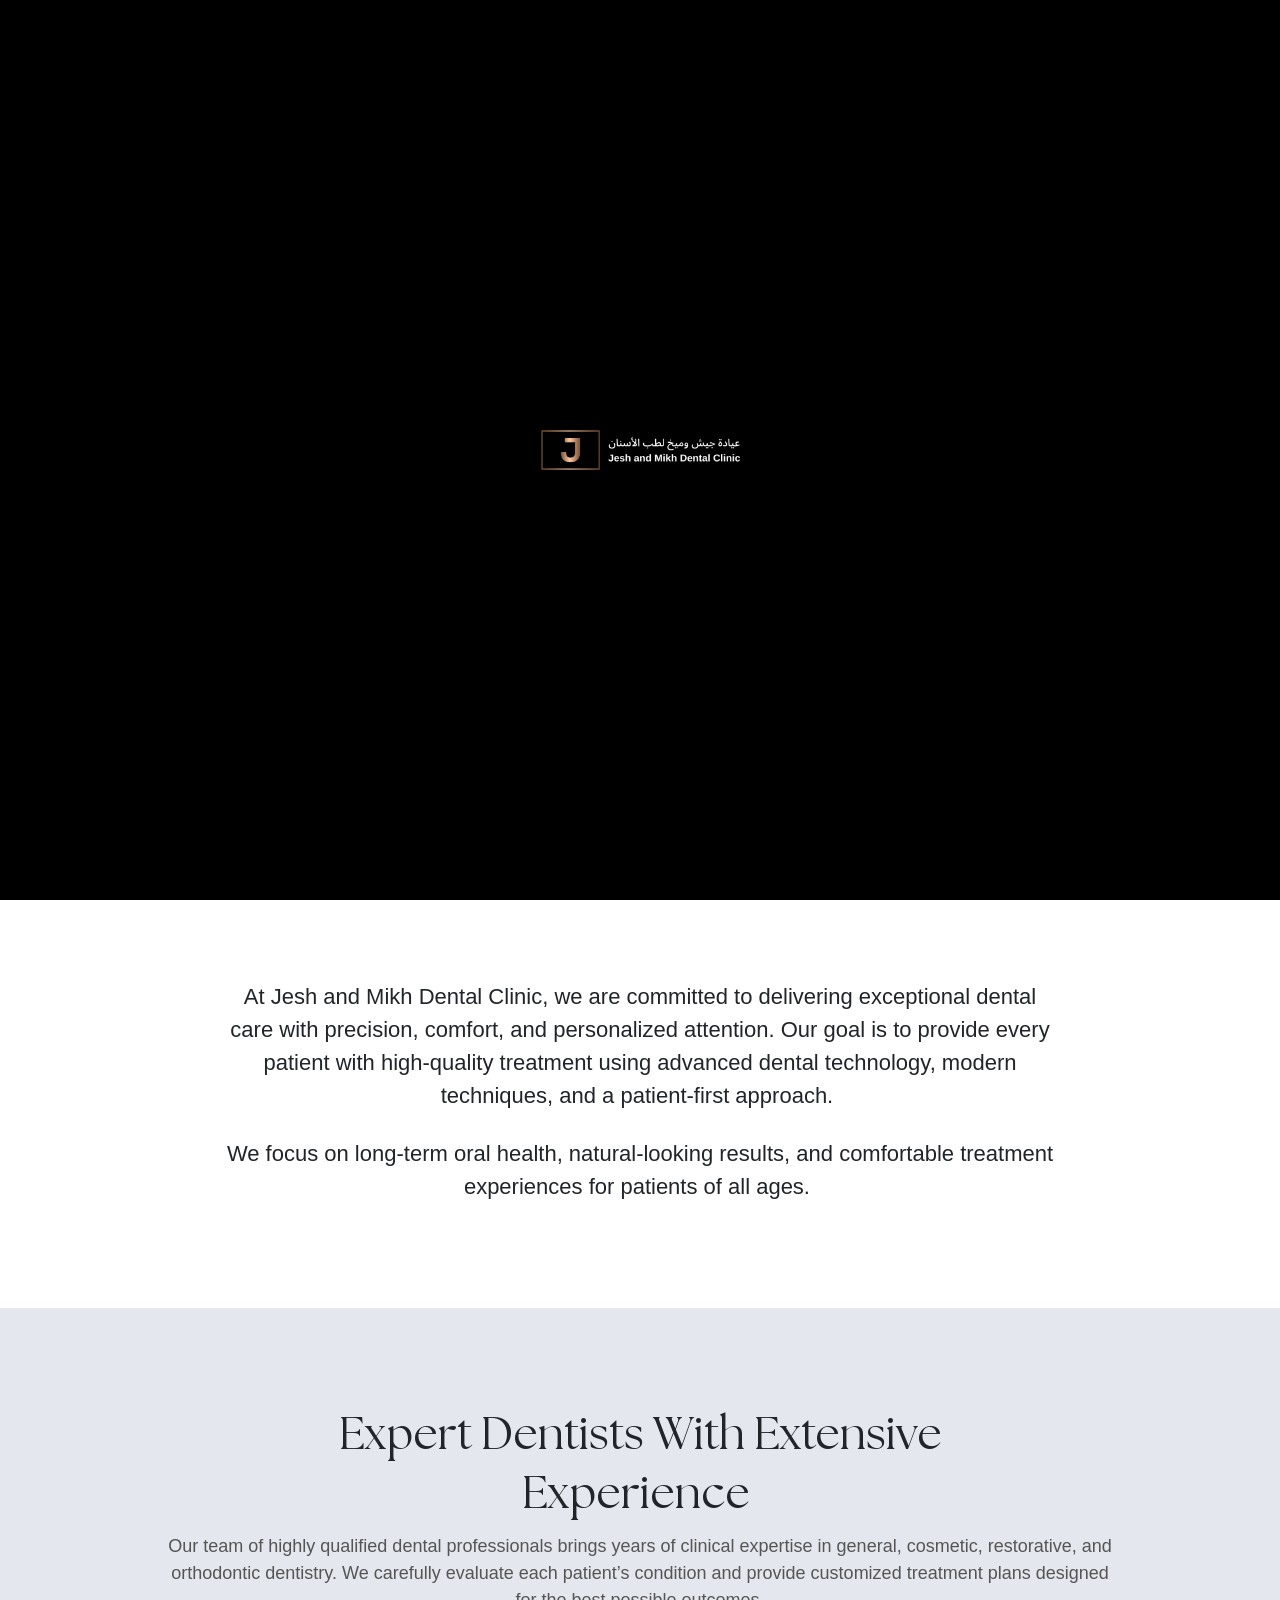
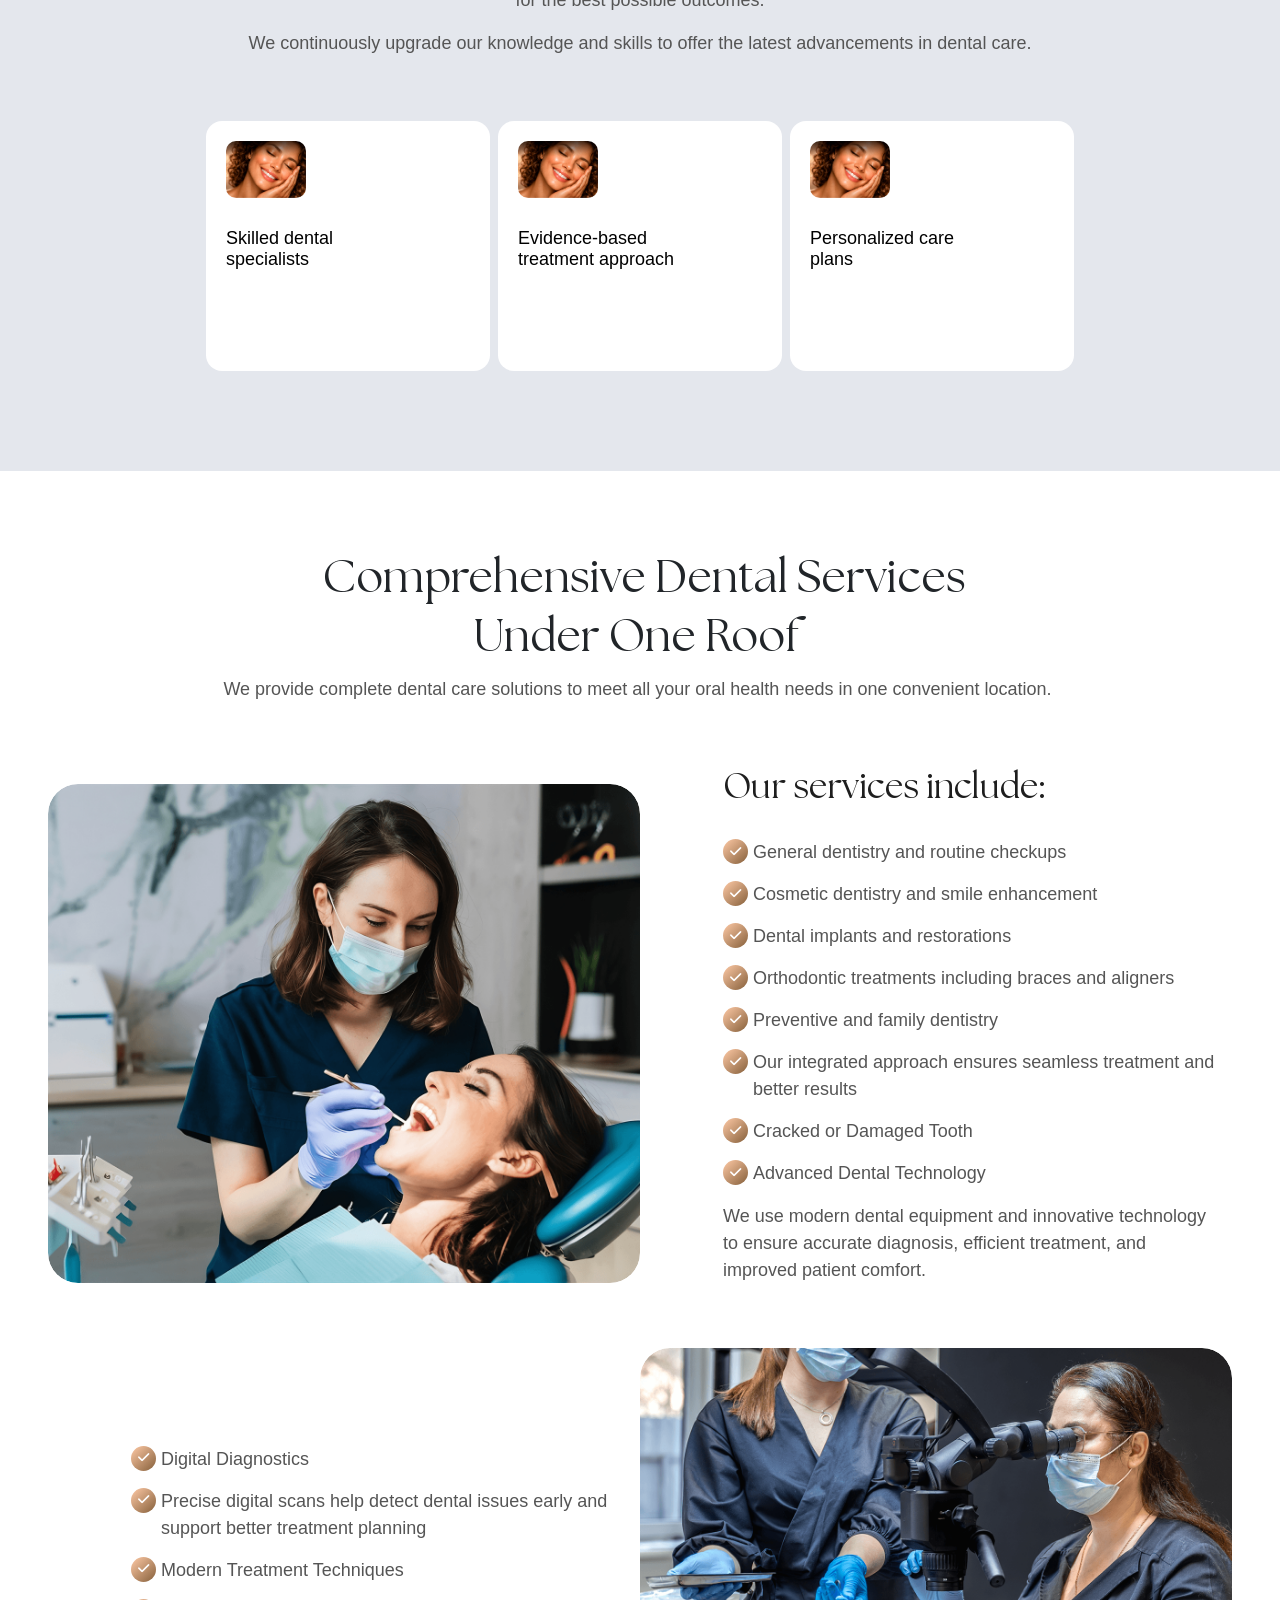
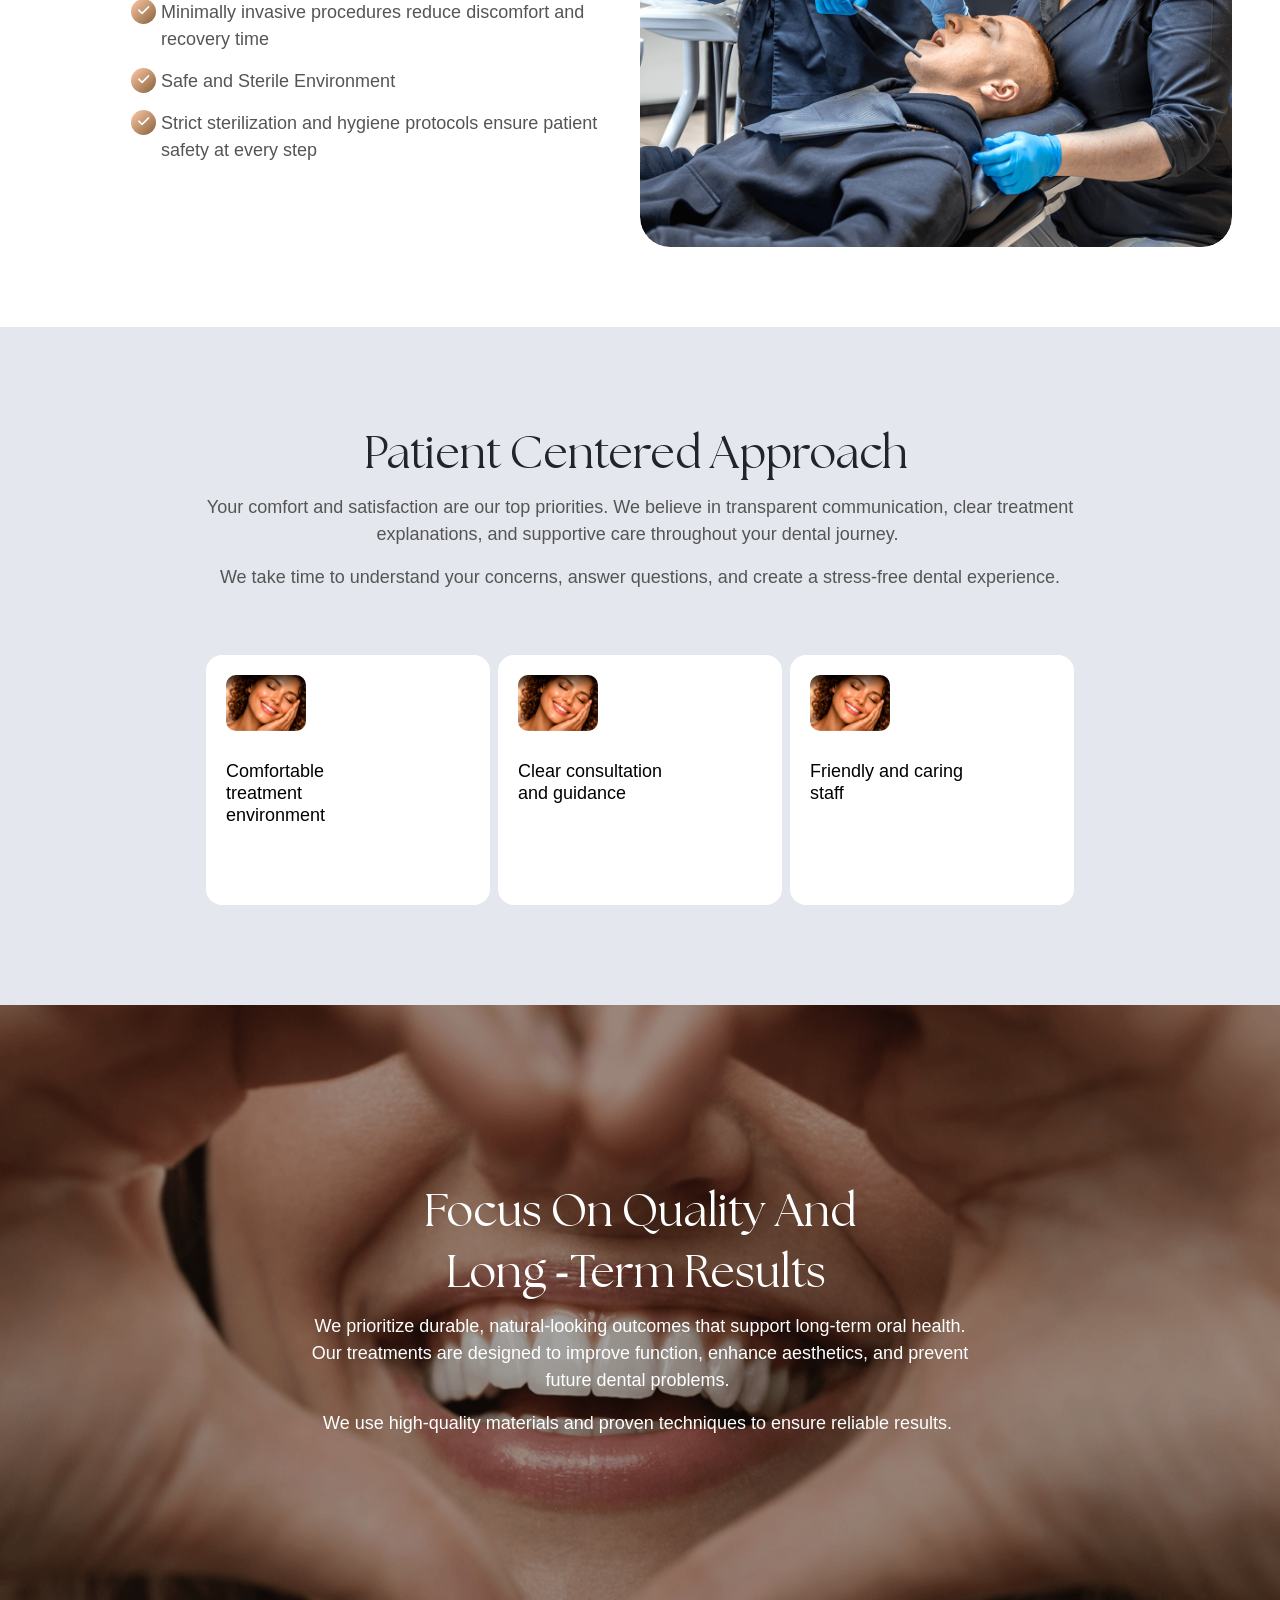
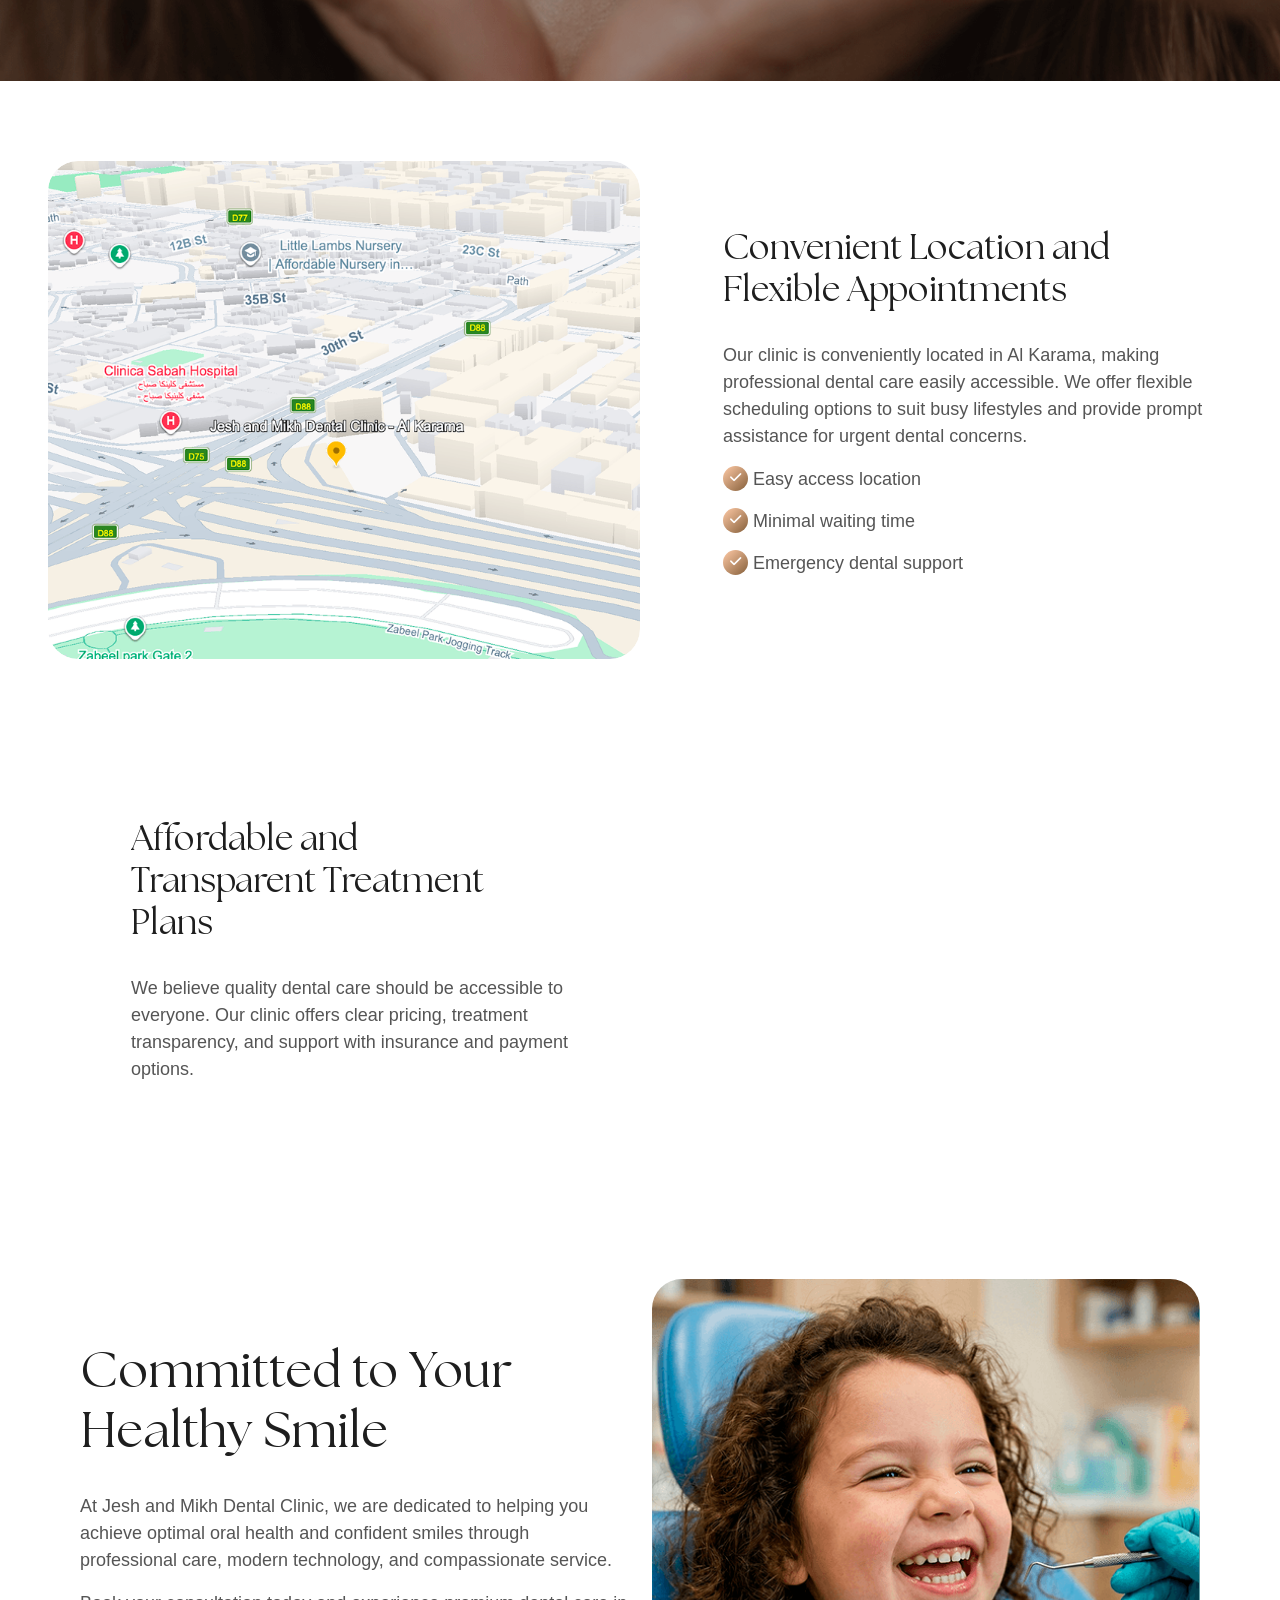
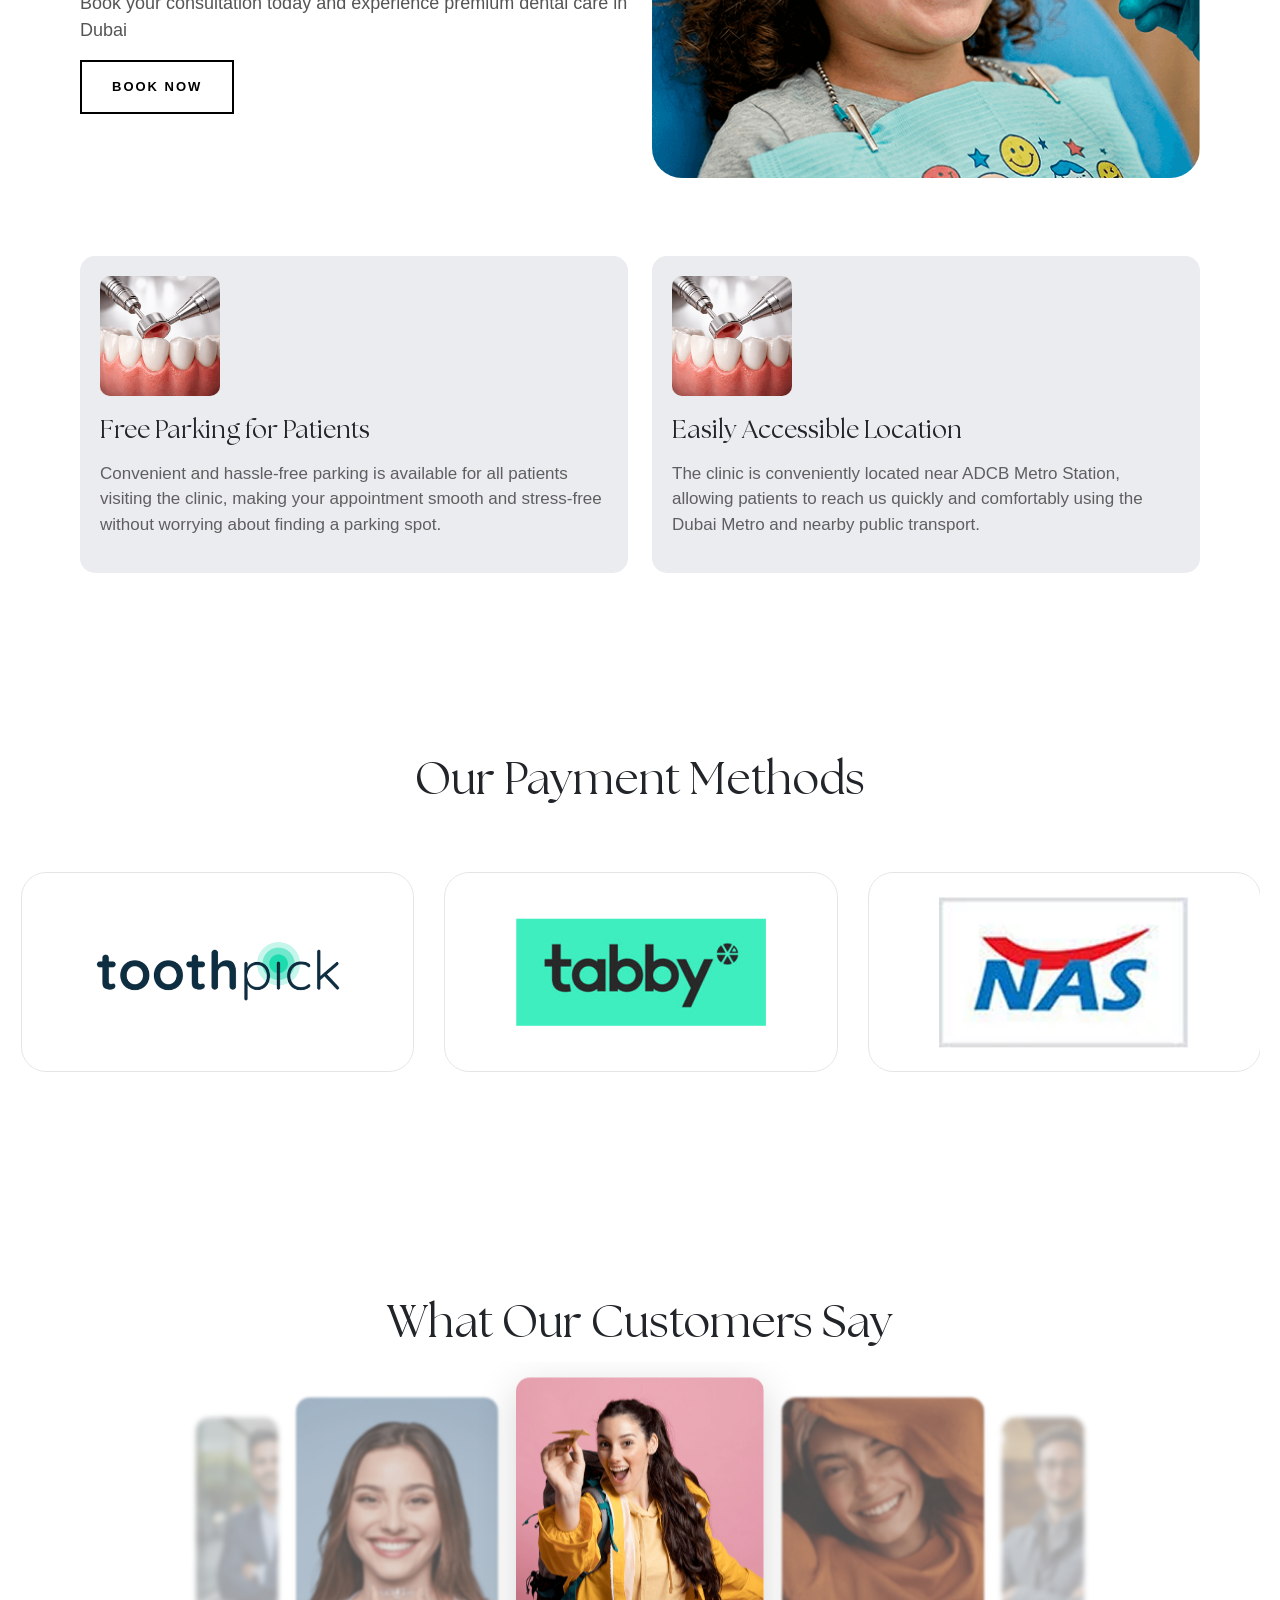
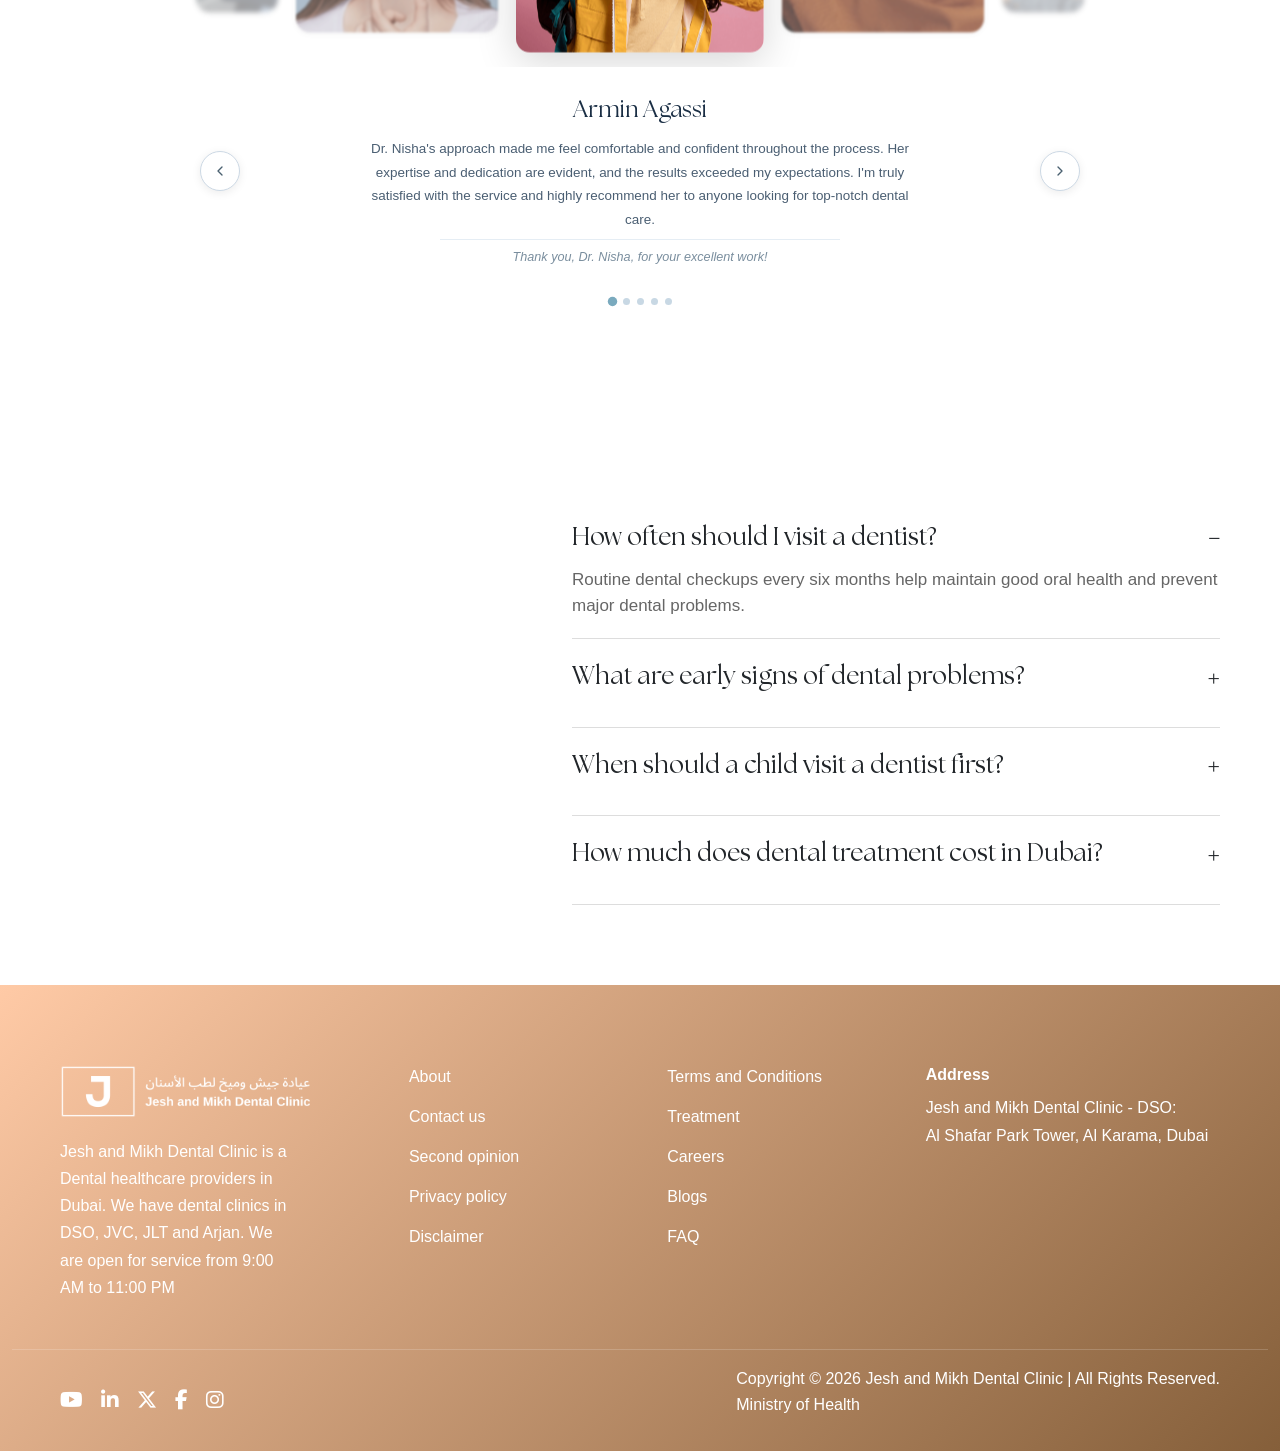
==== commit 2d9b3777: "loader add" ====
--- a/about.html
+++ b/about.html
@@ -30,6 +30,16 @@
 
 <body>
 
+    <!-- =============================
+        Loader
+        ============================= -->
+    <div class="loader-wrapper">
+        <img src="assets/img/logo.png" alt="Loader" class="loader-img">
+    </div>
+    <!-- =============================
+    Loader
+    ============================= -->
+
     <a href="https://wa.me/919999999999" class="whatsapp-float" target="_blank">
         <i class="fab fa-whatsapp"></i>
     </a>
@@ -39,7 +49,7 @@
 NAVBAR
 ============================= -->
 
-   <nav class="navbar navbar-expand-lg custom-navbar">
+    <nav class="navbar navbar-expand-lg custom-navbar">
 
         <div class="container">
 
@@ -1422,7 +1432,7 @@
         init();
         resetAuto();
     </script>
- <script>
+    <script>
         document.querySelectorAll('.dropdown').forEach(function (dropdown) {
             dropdown.addEventListener('show.bs.dropdown', function () {
                 this.querySelector('.arrow-icon').style.transform = 'rotate(90deg)';
@@ -1433,6 +1443,35 @@
             });
         });
     </script>
+    <script>
+        let pageLoaded = false;
+        let minTimePassed = false;
+
+        const loader = document.querySelector(".loader-wrapper");
+
+        // Page fully loaded
+        window.addEventListener("load", function () {
+            pageLoaded = true;
+            hideLoader();
+        });
+
+        // Minimum 3 seconds
+        setTimeout(function () {
+            minTimePassed = true;
+            hideLoader();
+        }, 3000);
+
+        function hideLoader() {
+            if (pageLoaded && minTimePassed) {
+                loader.classList.add("hide");
+
+                // Remove from DOM after animation
+                setTimeout(() => {
+                    loader.style.display = "none";
+                }, 700);
+            }
+        }
+    </script>
 
 
 </body>
--- a/assets/css/style.css
+++ b/assets/css/style.css
@@ -192,6 +192,62 @@
 
 
 
+/* -----------------------------
+Loader
+----------------------------- */
+
+
+.loader-wrapper {
+    position: fixed;
+    inset: 0;
+    background: #000;
+    display: flex;
+    justify-content: center;
+    align-items: center;
+    z-index: 9999;
+    transition: opacity 0.6s ease, visibility 0.6s ease;
+}
+
+/* Initial zoom animation */
+.loader-img {
+    width: 200px;
+    animation: zoomLoop 2s ease-in-out infinite;
+    transition: transform 0.6s ease, opacity 0.6s ease;
+}
+
+/* Loop animation */
+@keyframes zoomLoop {
+    0% {
+        transform: scale(0.9);
+        opacity: 0.7;
+    }
+    50% {
+        transform: scale(1.15);
+        opacity: 1;
+    }
+    100% {
+        transform: scale(0.9);
+        opacity: 0.7;
+    }
+}
+
+/* EXIT STATE */
+.loader-wrapper.hide {
+    opacity: 0;
+    visibility: hidden;
+}
+
+/* Logo exit effect */
+.loader-wrapper.hide .loader-img {
+    animation: none; /* stop looping */
+    transform: scale(1.6); /* zoom out big */
+    opacity: 0;
+}
+
+/* -----------------------------
+Loader
+----------------------------- */
+
 
 
 
@@ -309,6 +365,13 @@
 .navbar-nav .nav-link.active,
 .navbar-nav .nav-link.show {
     color: #d4a373;
+}
+
+.navbar-nav .nav-link.active,
+.navbar-nav .nav-link.show:focus-visible {
+    box-shadow: none;
+    outline: none;
+    border: none;
 }
 
 .custom-navbar.navbar-expand-lg .navbar-nav .dropdown-menu {
@@ -369,12 +432,22 @@
 
 
     .navbar-toggler {
-        /* position: absolute; */
-        /* right: 25px; */
         filter: invert(1) brightness(1);
     }
 
-    .custom-navbar .navbar-nav {
+    .navbar-toggler:focus-visible{
+        border: none !important;
+        outline: none !important;
+        box-shadow: none !important;
+    }
+
+    .navbar-toggler:focus{
+        border: none !important;
+        box-shadow: none !important;
+        outline: none !important;
+    }
+
+    .custom-navbar .navbar-collapse {
         background: #1e1e1e;
         padding: 10px;
     }
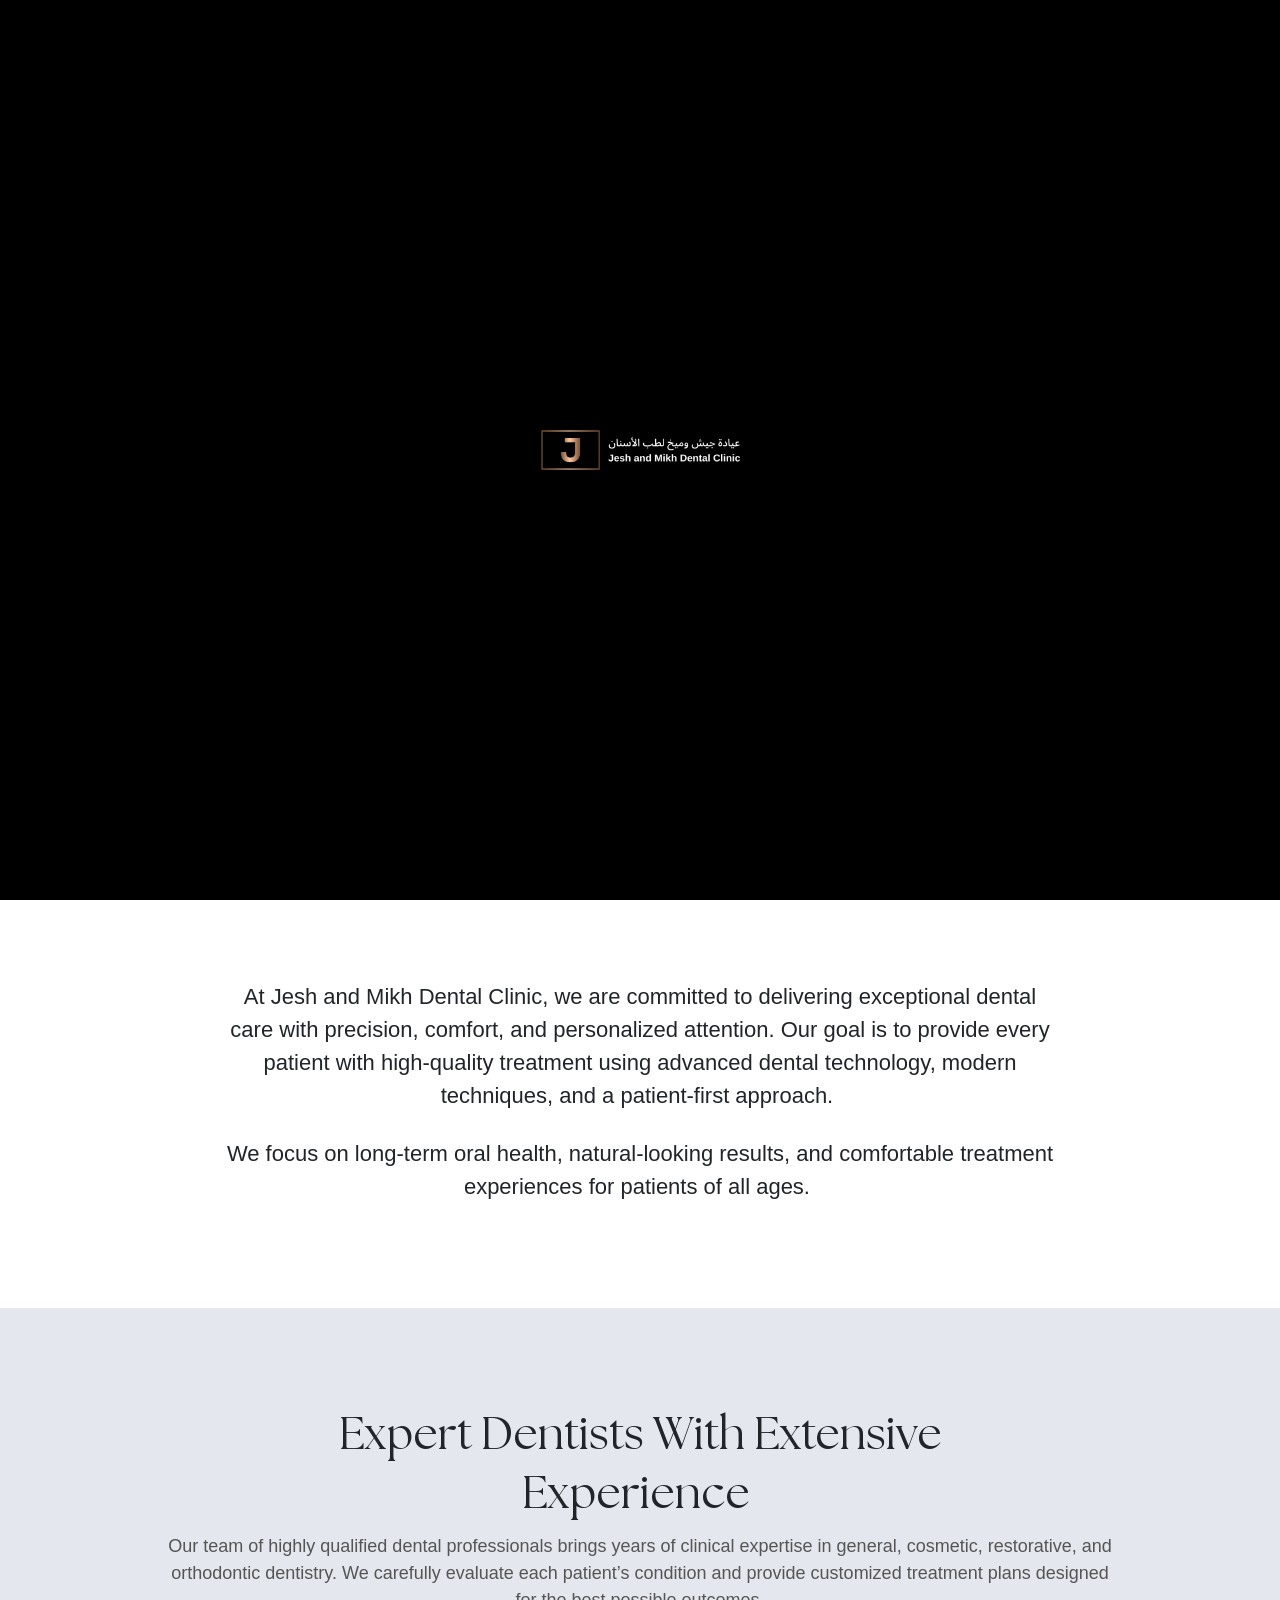
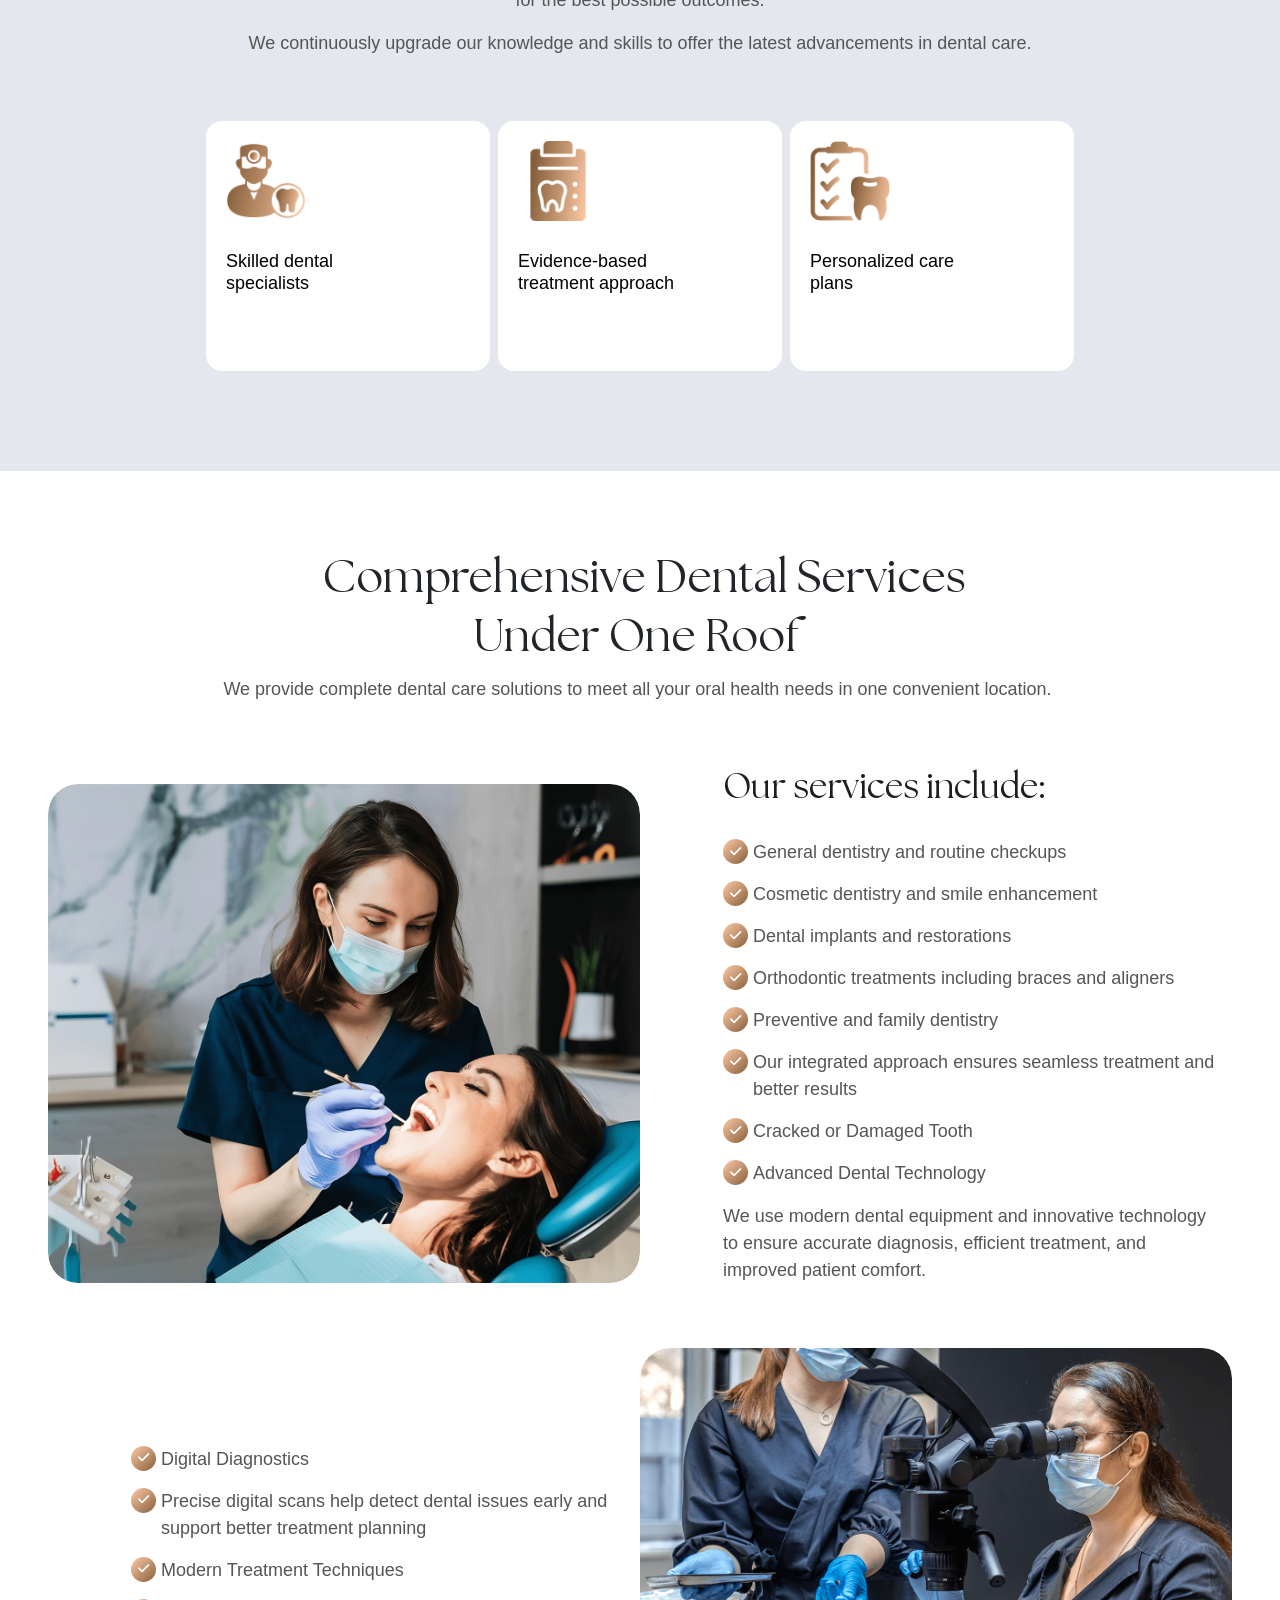
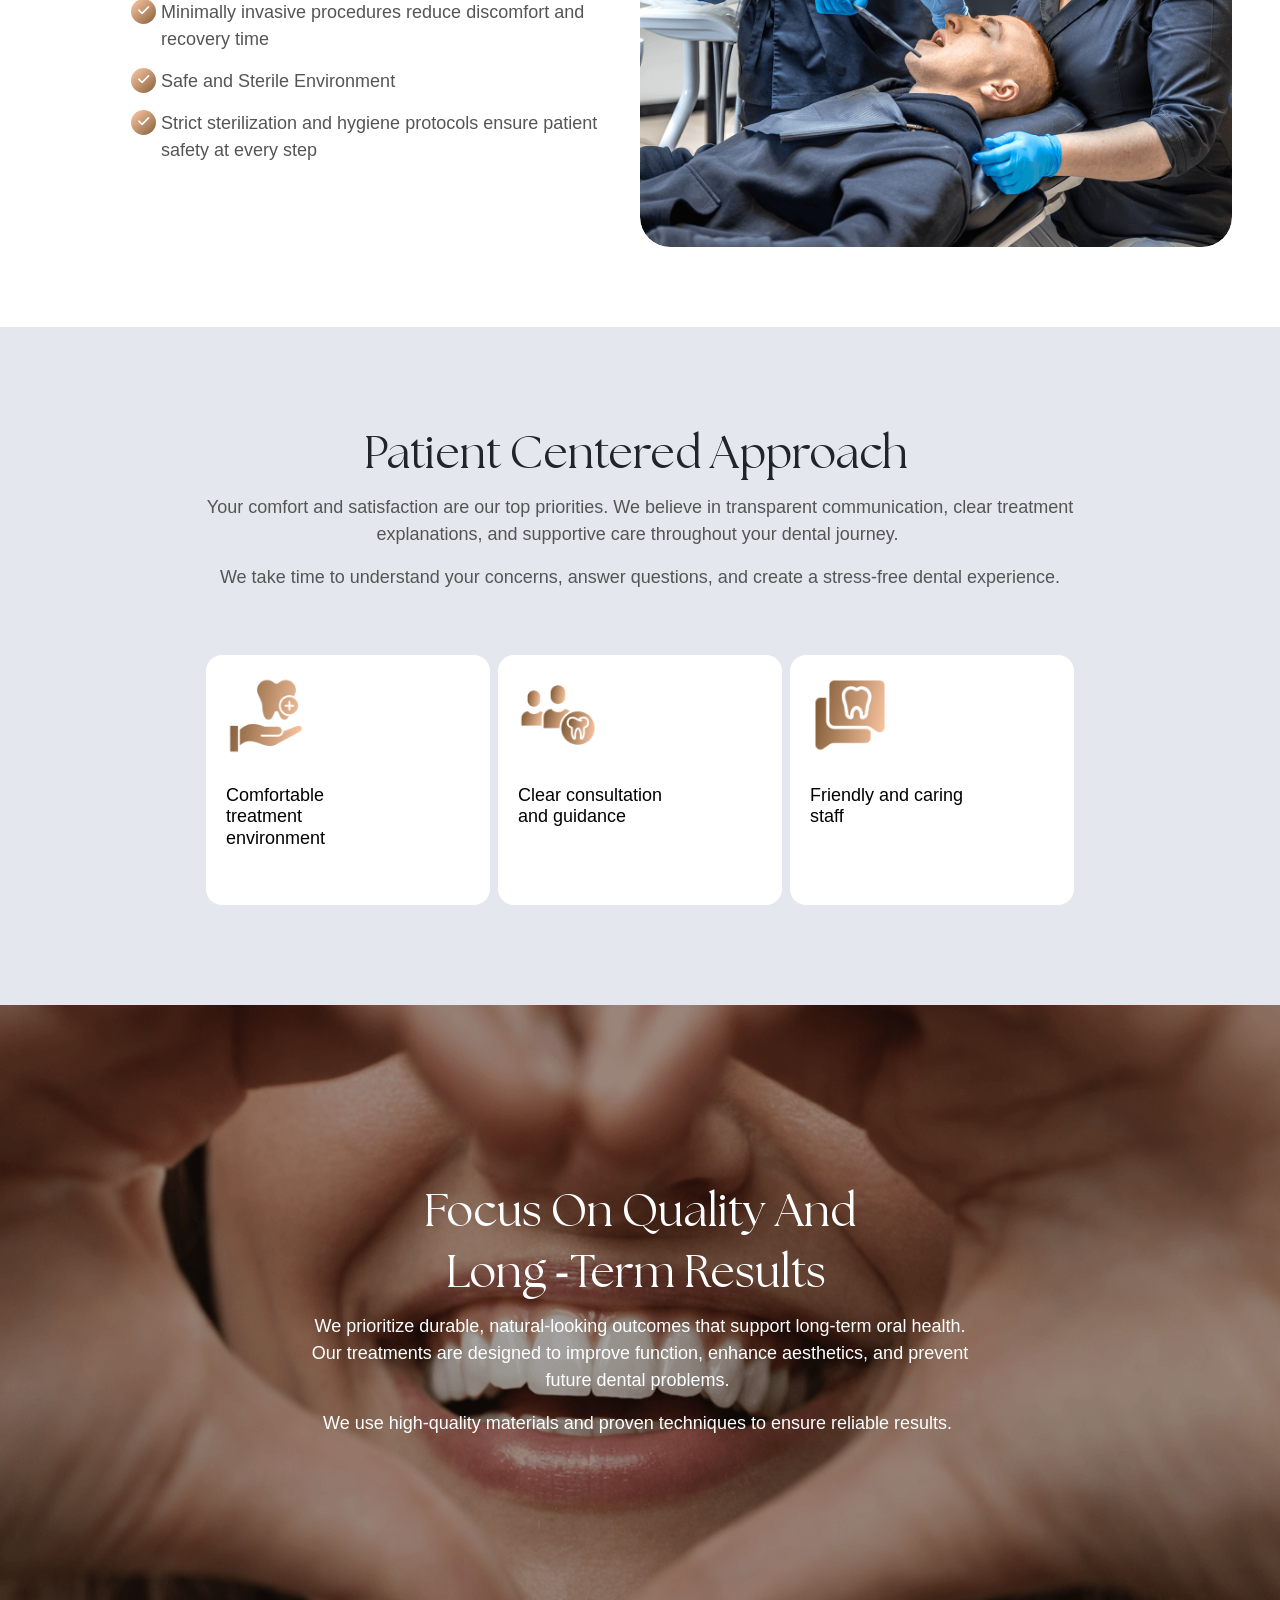
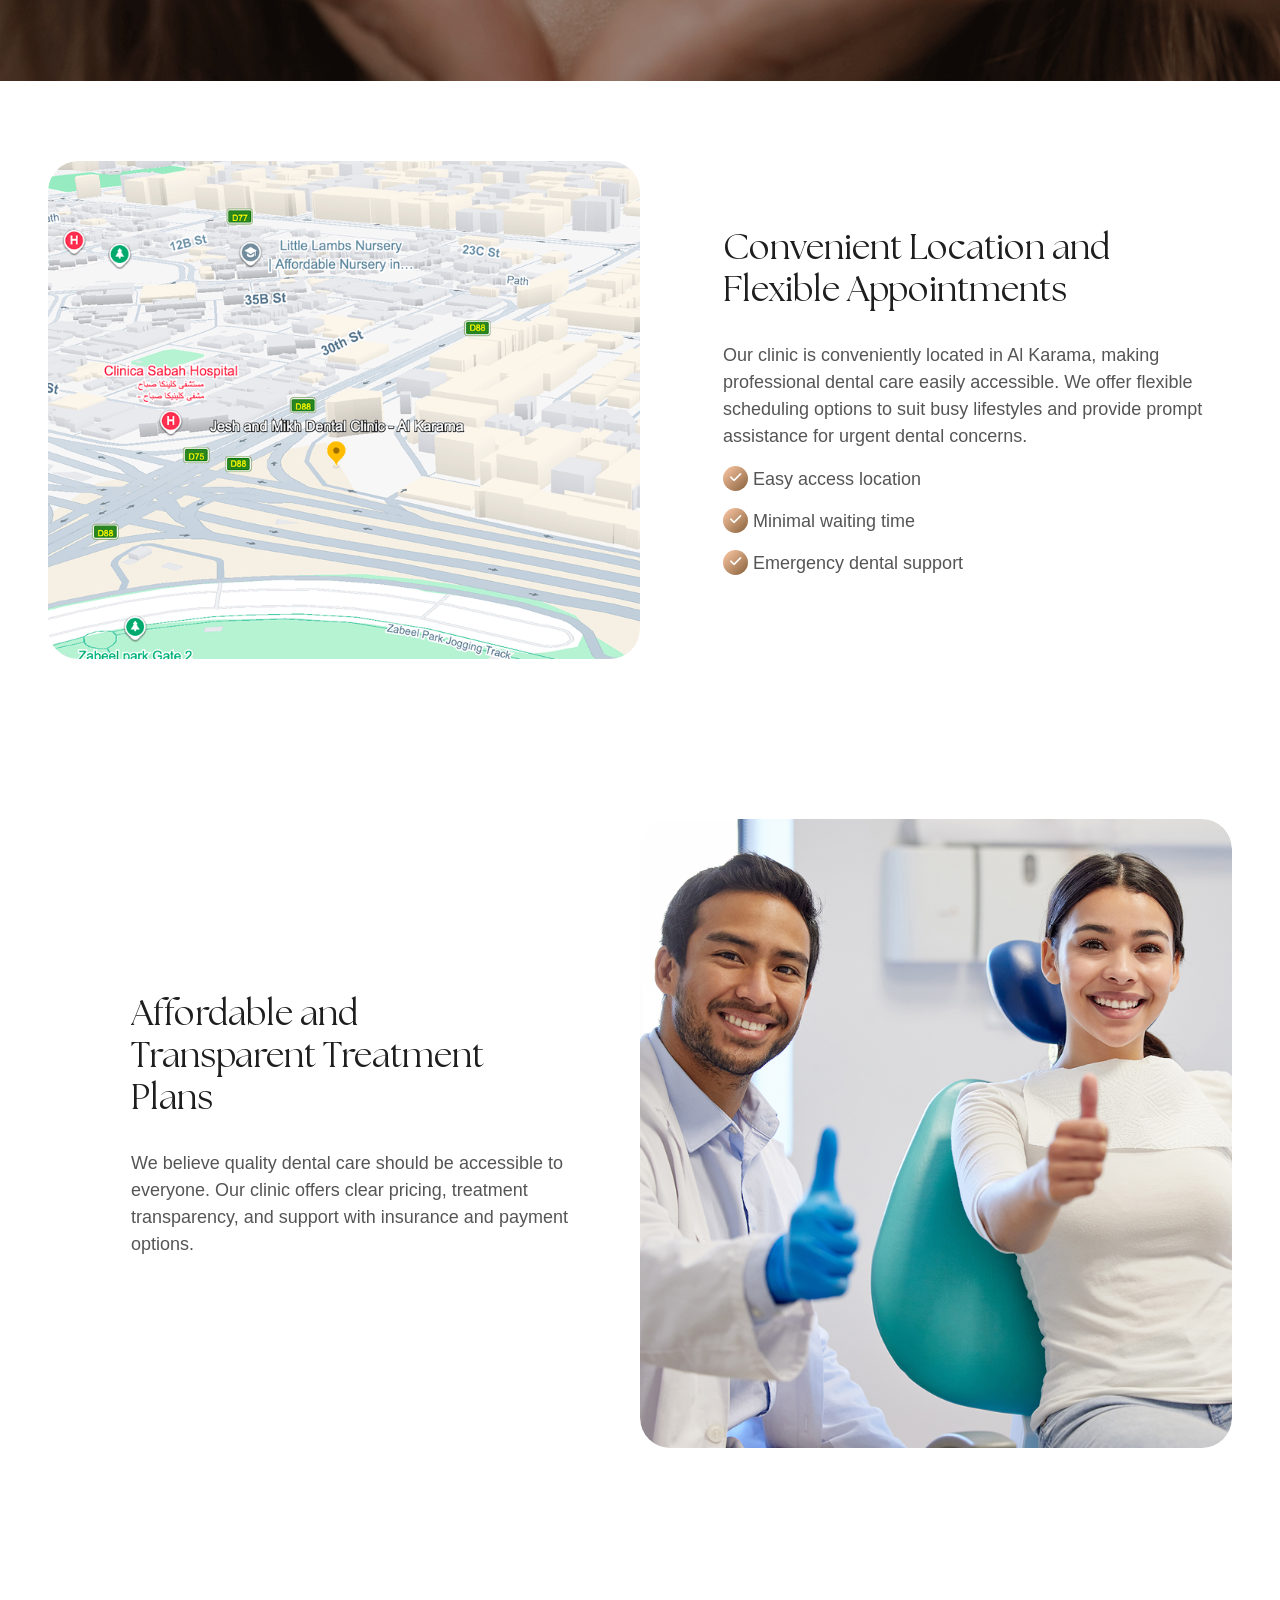
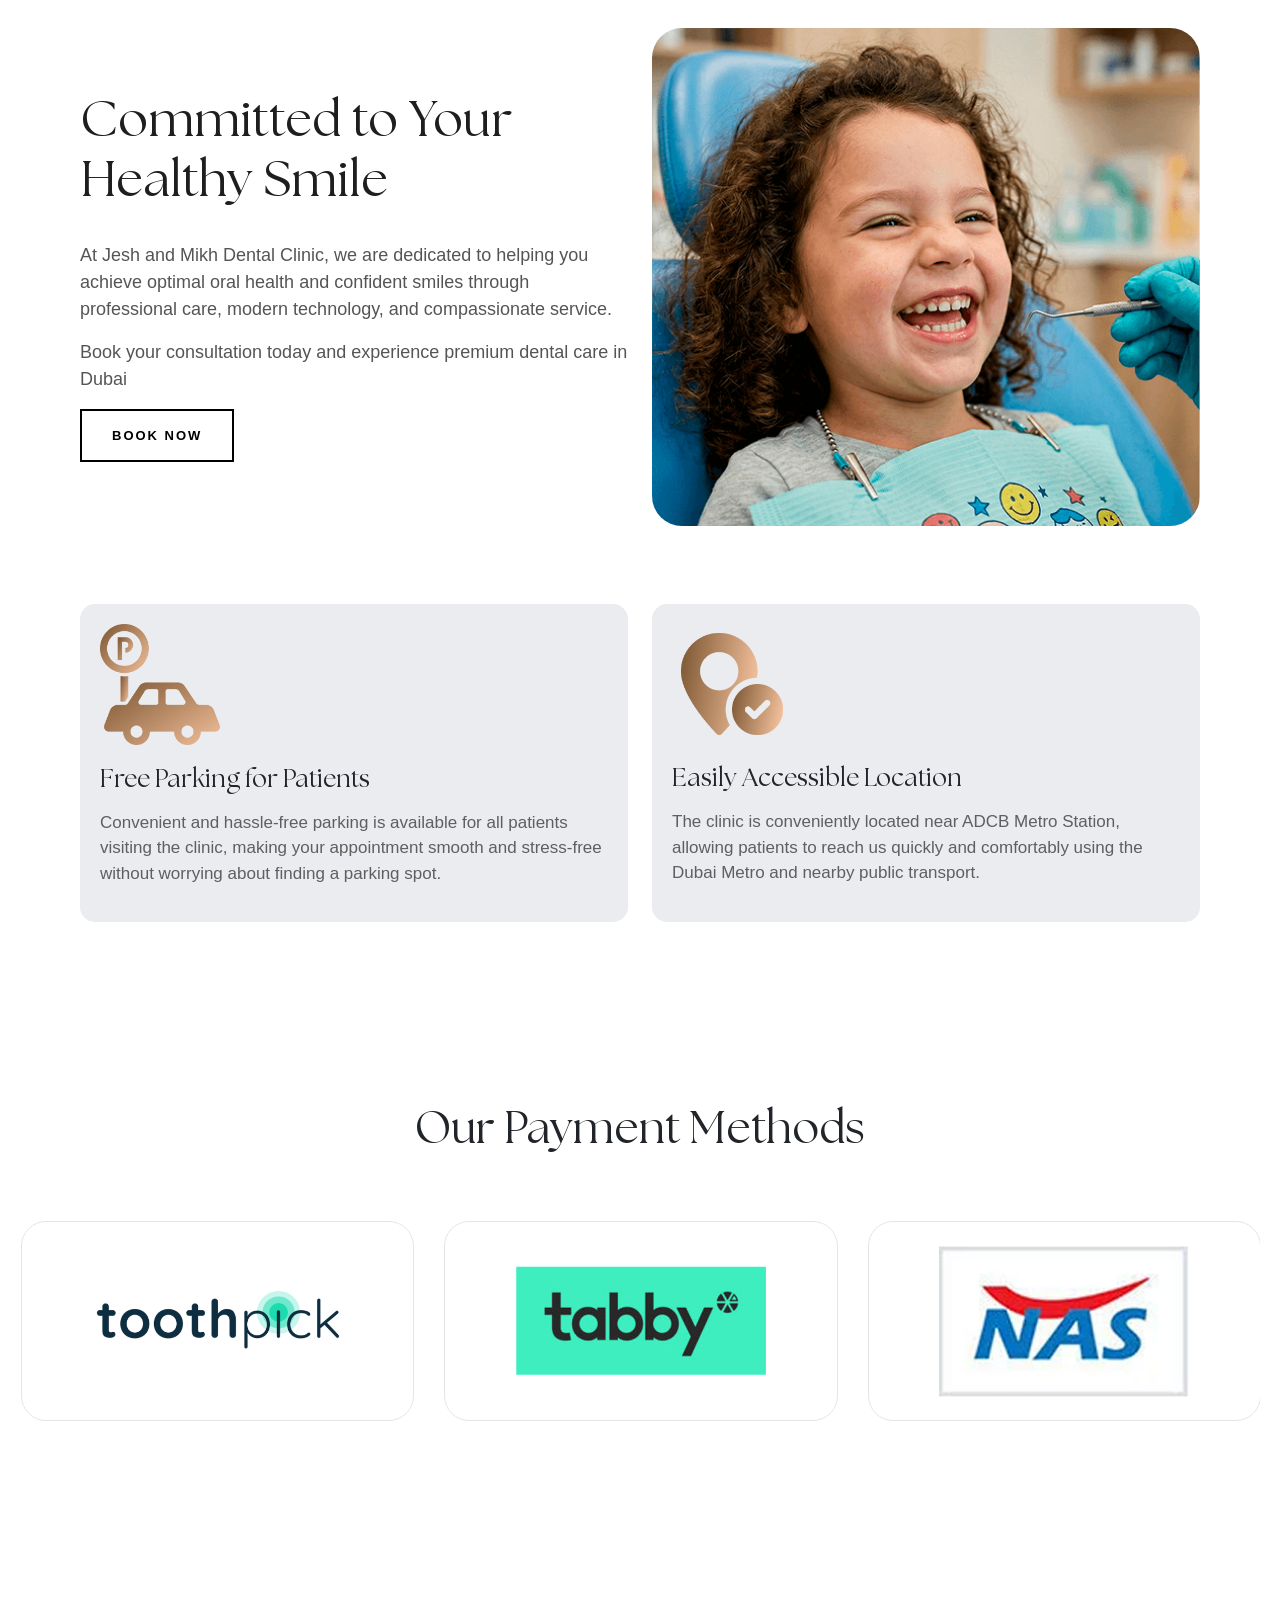
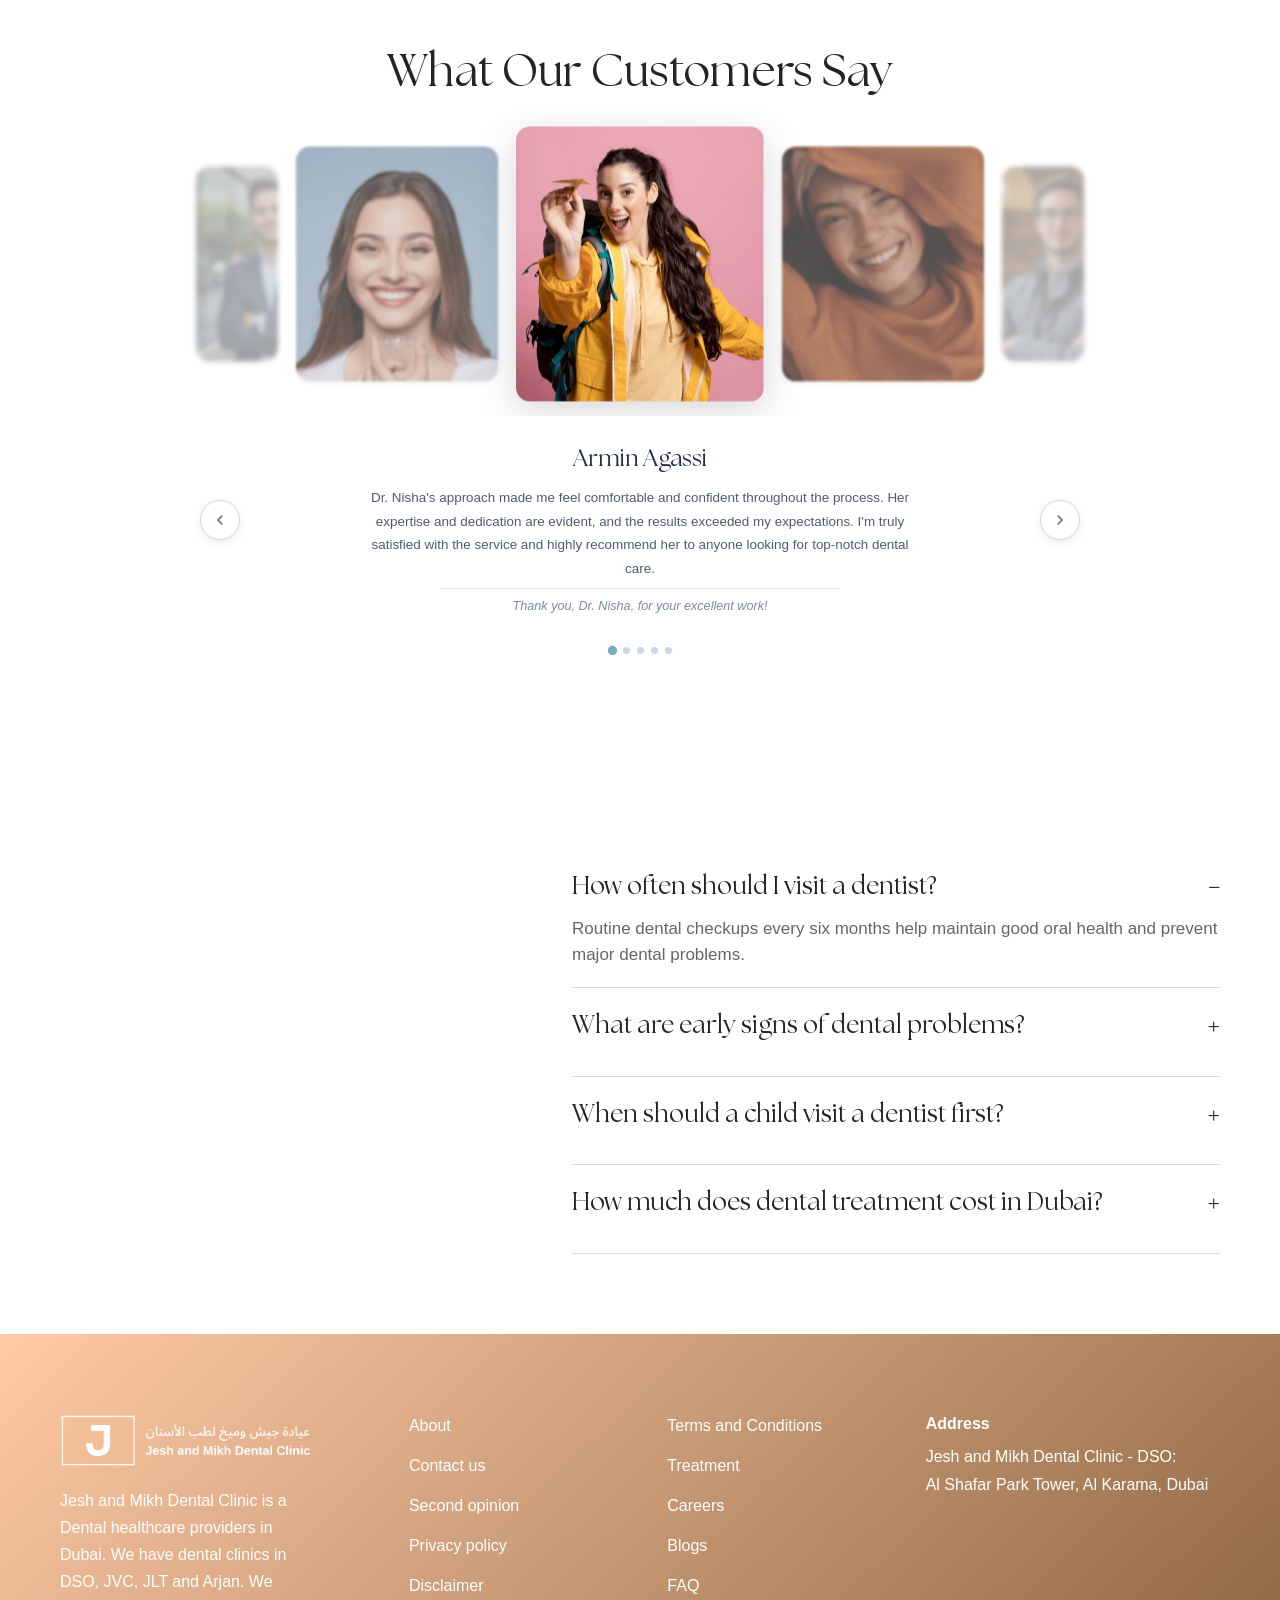
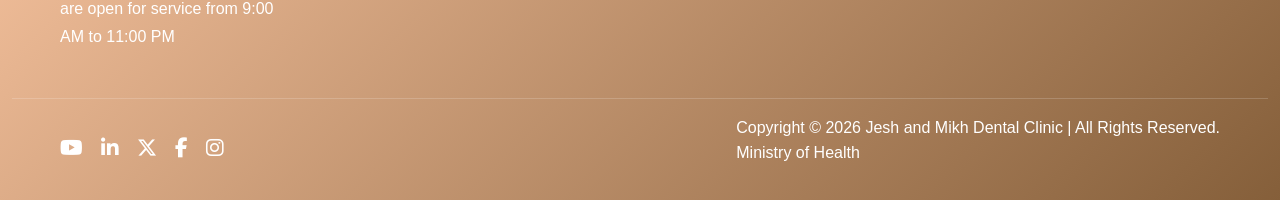
==== commit 8346f85e: "about icon update" ====
--- a/about.html
+++ b/about.html
@@ -209,30 +209,24 @@
 
             <div class="row justify-content-center g-2">
                 <div class="col-lg-3 col-md-6" data-aos="fade-up">
-                    <a href="toothpain-service.html">
                         <div class="service-card">
-                            <img src="assets/img/banner.png" alt="">
+                            <img src="assets/img/skilled-dentel.png" alt="">
                             <h4>Skilled dental specialists </h4>
                         </div>
-                    </a>
                 </div>
 
                 <div class="col-lg-3 col-md-6" data-aos="fade-up">
-                    <a href="toothpain-service.html">
                         <div class="service-card">
-                            <img src="assets/img/banner.png" alt="">
+                            <img src="assets/img/evidence-base.png" alt="">
                             <h4>Evidence-based treatment approach </h4>
                         </div>
-                    </a>
                 </div>
 
                 <div class="col-lg-3 col-md-6" data-aos="fade-up">
-                    <a href="toothpain-service.html">
                         <div class="service-card">
-                            <img src="assets/img/banner.png" alt="">
+                            <img src="assets/img/personalized-care.png" alt="">
                             <h4>Personalized care plans </h4>
                         </div>
-                    </a>
                 </div>
             </div>
         </div>
@@ -375,30 +369,25 @@
 
             <div class="row justify-content-center g-2">
                 <div class="col-lg-3 col-md-6" data-aos="fade-up">
-                    <a href="toothpain-service.html">
+                    
                         <div class="service-card">
-                            <img src="assets/img/banner.png" alt="">
+                            <img src="assets/img/comfort-treatment.png" alt="">
                             <h4>Comfortable treatment environment </h4>
                         </div>
-                    </a>
                 </div>
 
                 <div class="col-lg-3 col-md-6" data-aos="fade-up">
-                    <a href="toothpain-service.html">
                         <div class="service-card">
-                            <img src="assets/img/banner.png" alt="">
+                            <img src="assets/img/clear-cunsult.png" alt="">
                             <h4>Clear consultation and guidance </h4>
                         </div>
-                    </a>
                 </div>
 
                 <div class="col-lg-3 col-md-6" data-aos="fade-up">
-                    <a href="toothpain-service.html">
                         <div class="service-card">
-                            <img src="assets/img/banner.png" alt="">
+                            <img src="assets/img/friendly-caring.png" alt="">
                             <h4>Friendly and caring staff </h4>
                         </div>
-                    </a>
                 </div>
             </div>
         </div>
@@ -512,7 +501,7 @@
 
                 <div class="col-lg-6 p-0 ">
                     <div class="about-layout-image-box image-shine-effect" data-aos="zoom-in">
-                        <img src="" alt="">
+                        <img src="assets/img/afford-img.png" alt="">
                     </div>
                 </div>
             </div>
@@ -556,7 +545,7 @@
             <div class="row mt-3 mt-md-5">
                 <div class="col-lg-6">
                     <div class="card-gray">
-                        <img src="assets/img/service1.png" alt="">
+                        <img src="assets/img/free-parking.png" alt="">
                         <h2>Free Parking for Patients </h2>
                         <p>Convenient and hassle-free parking is available for all patients visiting the clinic, making
                             your appointment smooth and stress-free without worrying about finding a parking spot. </p>
@@ -564,7 +553,7 @@
                 </div>
                 <div class="col-lg-6">
                     <div class="card-gray">
-                        <img src="assets/img/service1.png" alt="">
+                        <img src="assets/img/easy-access.png" alt="">
                         <h2>Easily Accessible Location </h2>
                         <p>The clinic is conveniently located near ADCB Metro Station, allowing patients to reach us
                             quickly and comfortably using the Dubai Metro and nearby public transport.  </p>
--- a/assets/css/style.css
+++ b/assets/css/style.css
@@ -781,7 +781,7 @@
 .service-card h4 {
     font-size: 18px;
     margin: 0;
-    width: 60%;
+    width: 62%;
     margin-top: 10px;
     color: #000;
 }
@@ -1075,6 +1075,7 @@
 
 .appointment-content {
     padding-left: 35px;
+    width: 100%;
 }
 
 .appointment-img img {
@@ -1156,7 +1157,7 @@
 /* LEFT IMAGE */
 
 .appointment-image img {
-    width: 600px;
+    width: 1000px;
     border-radius: 30px;
     display: block;
 }
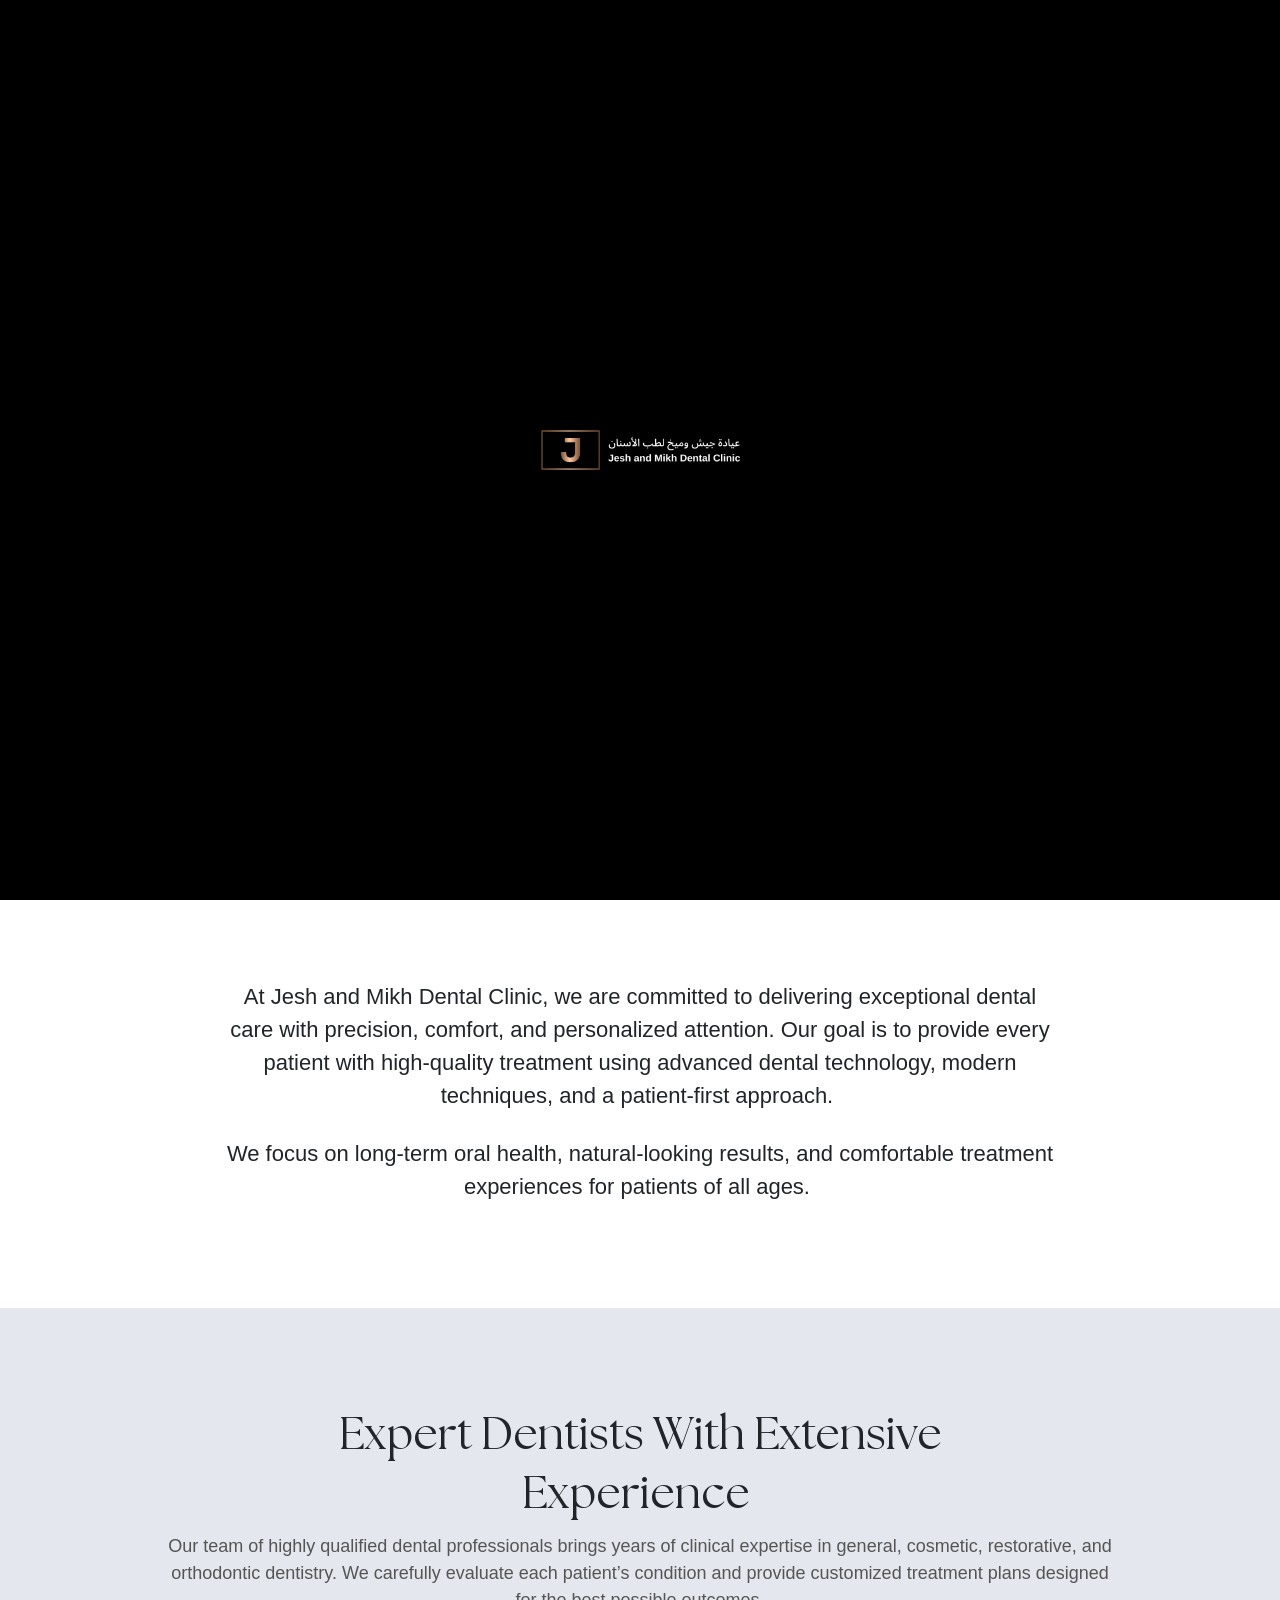
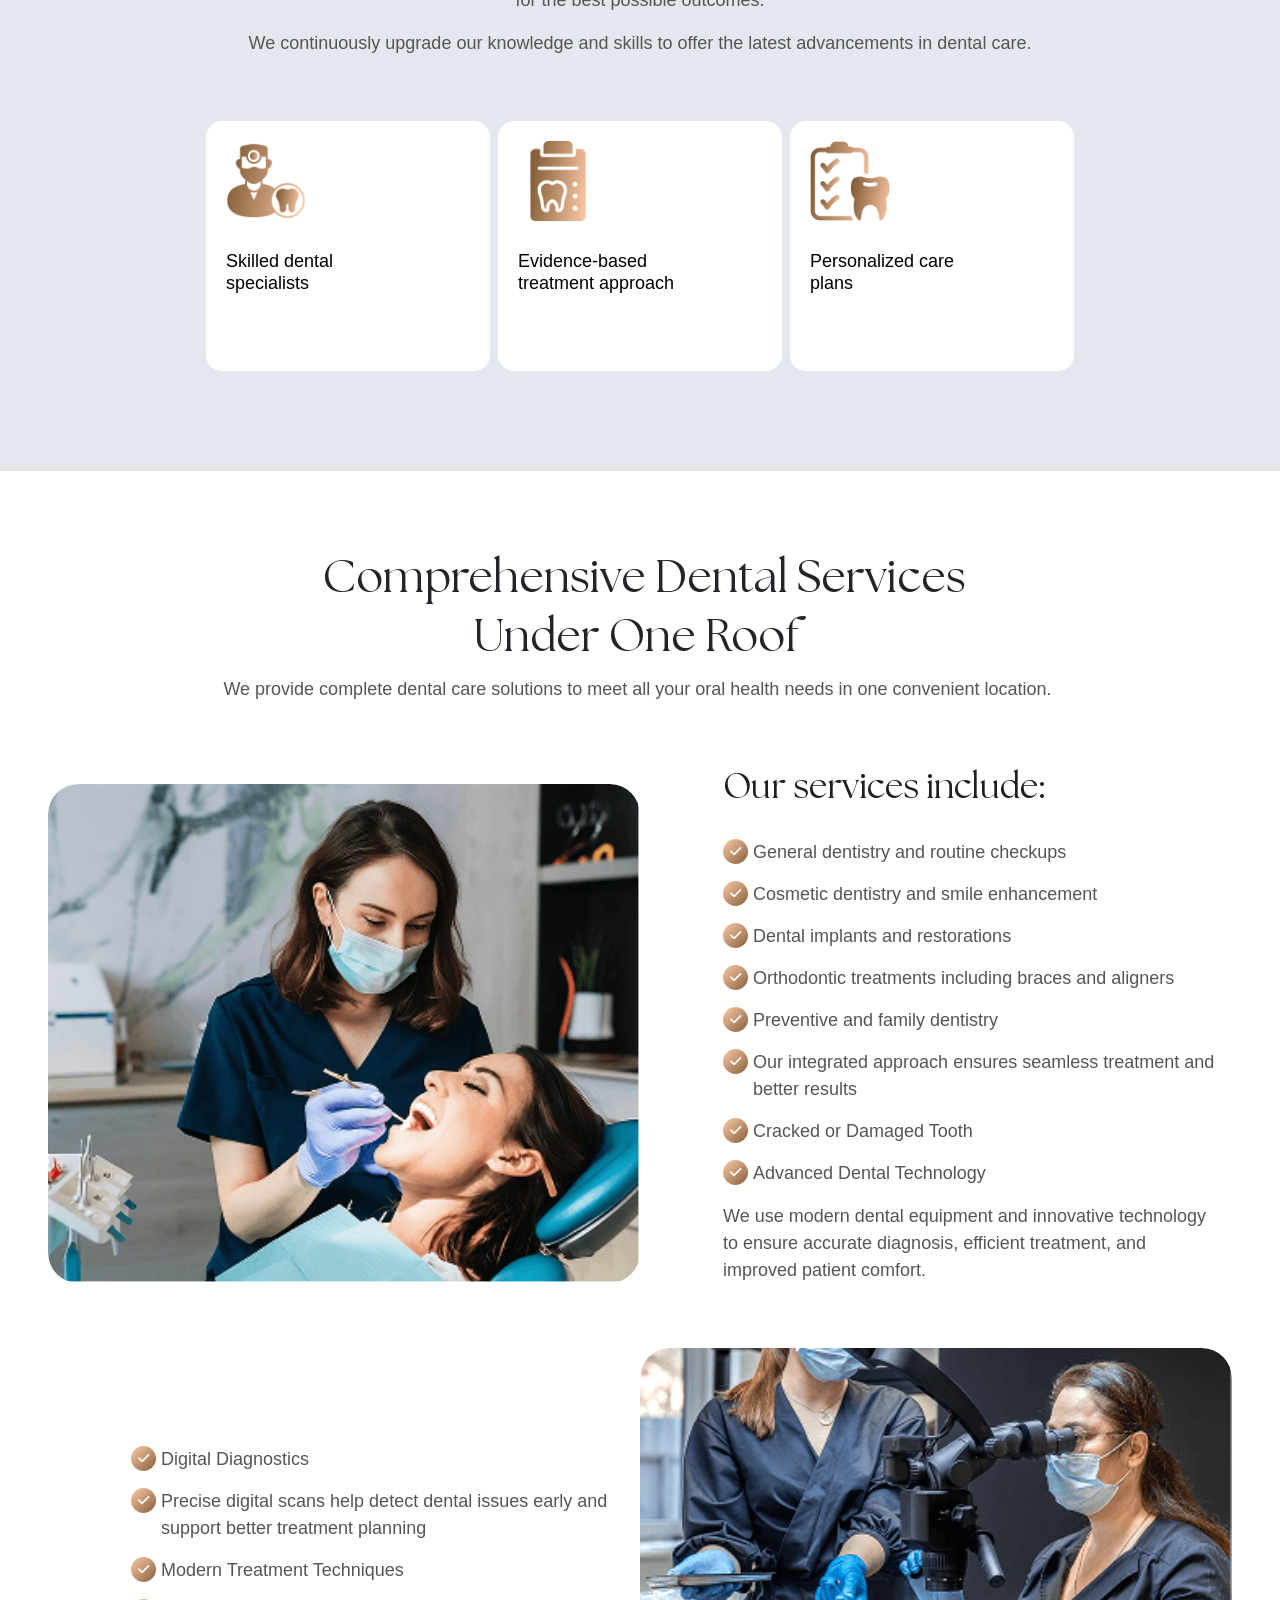
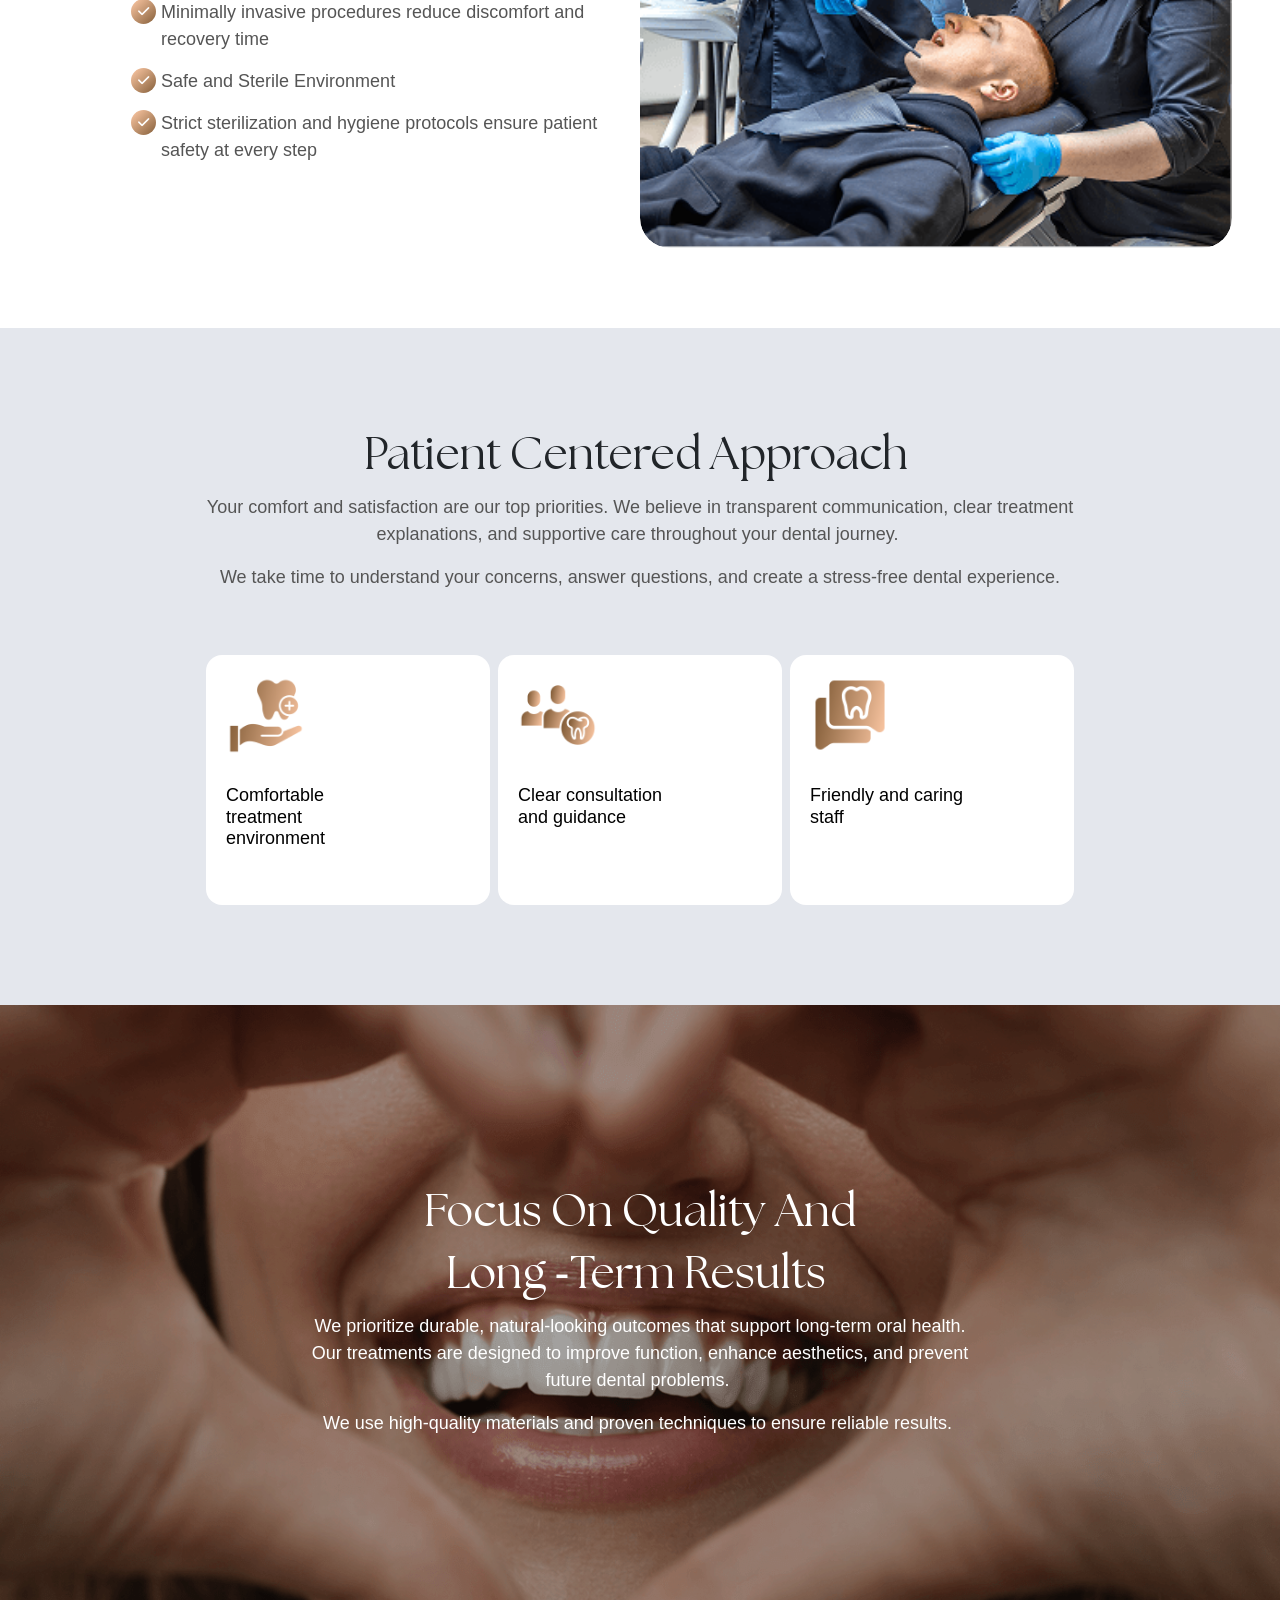
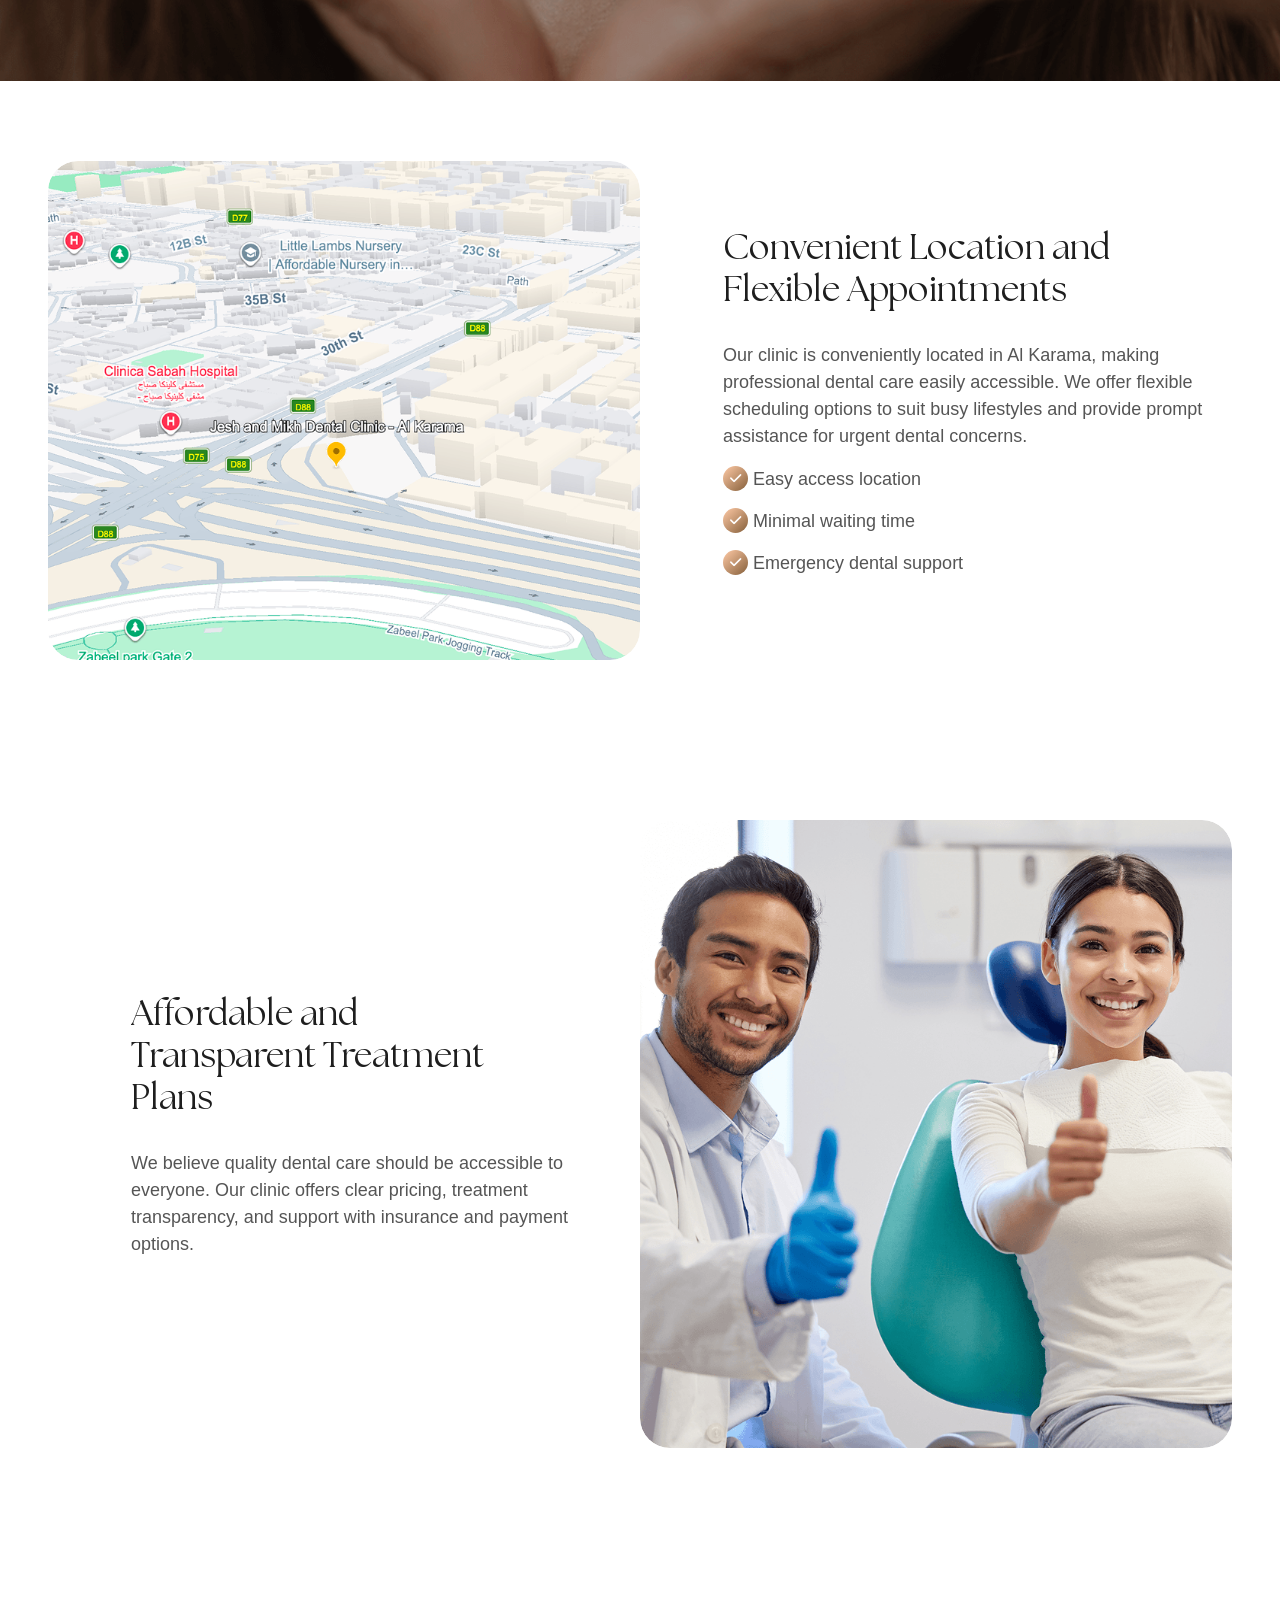
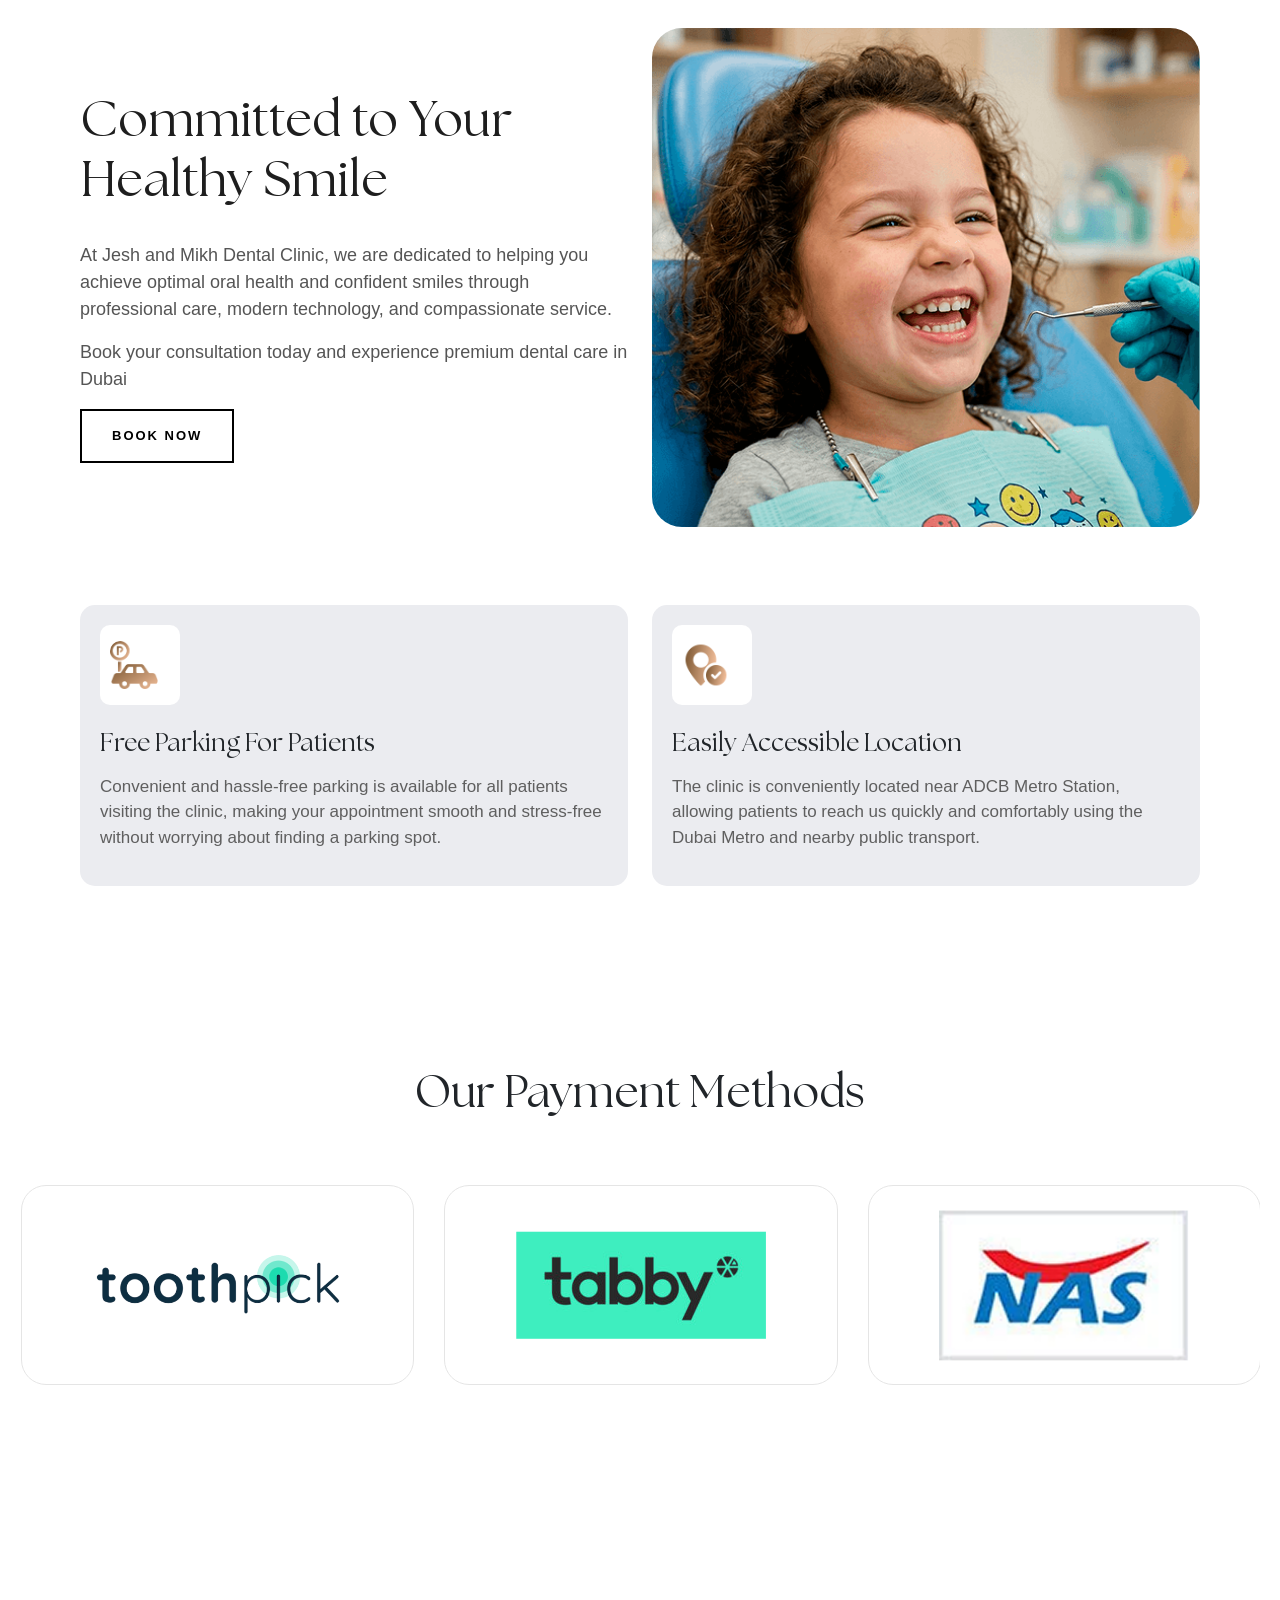
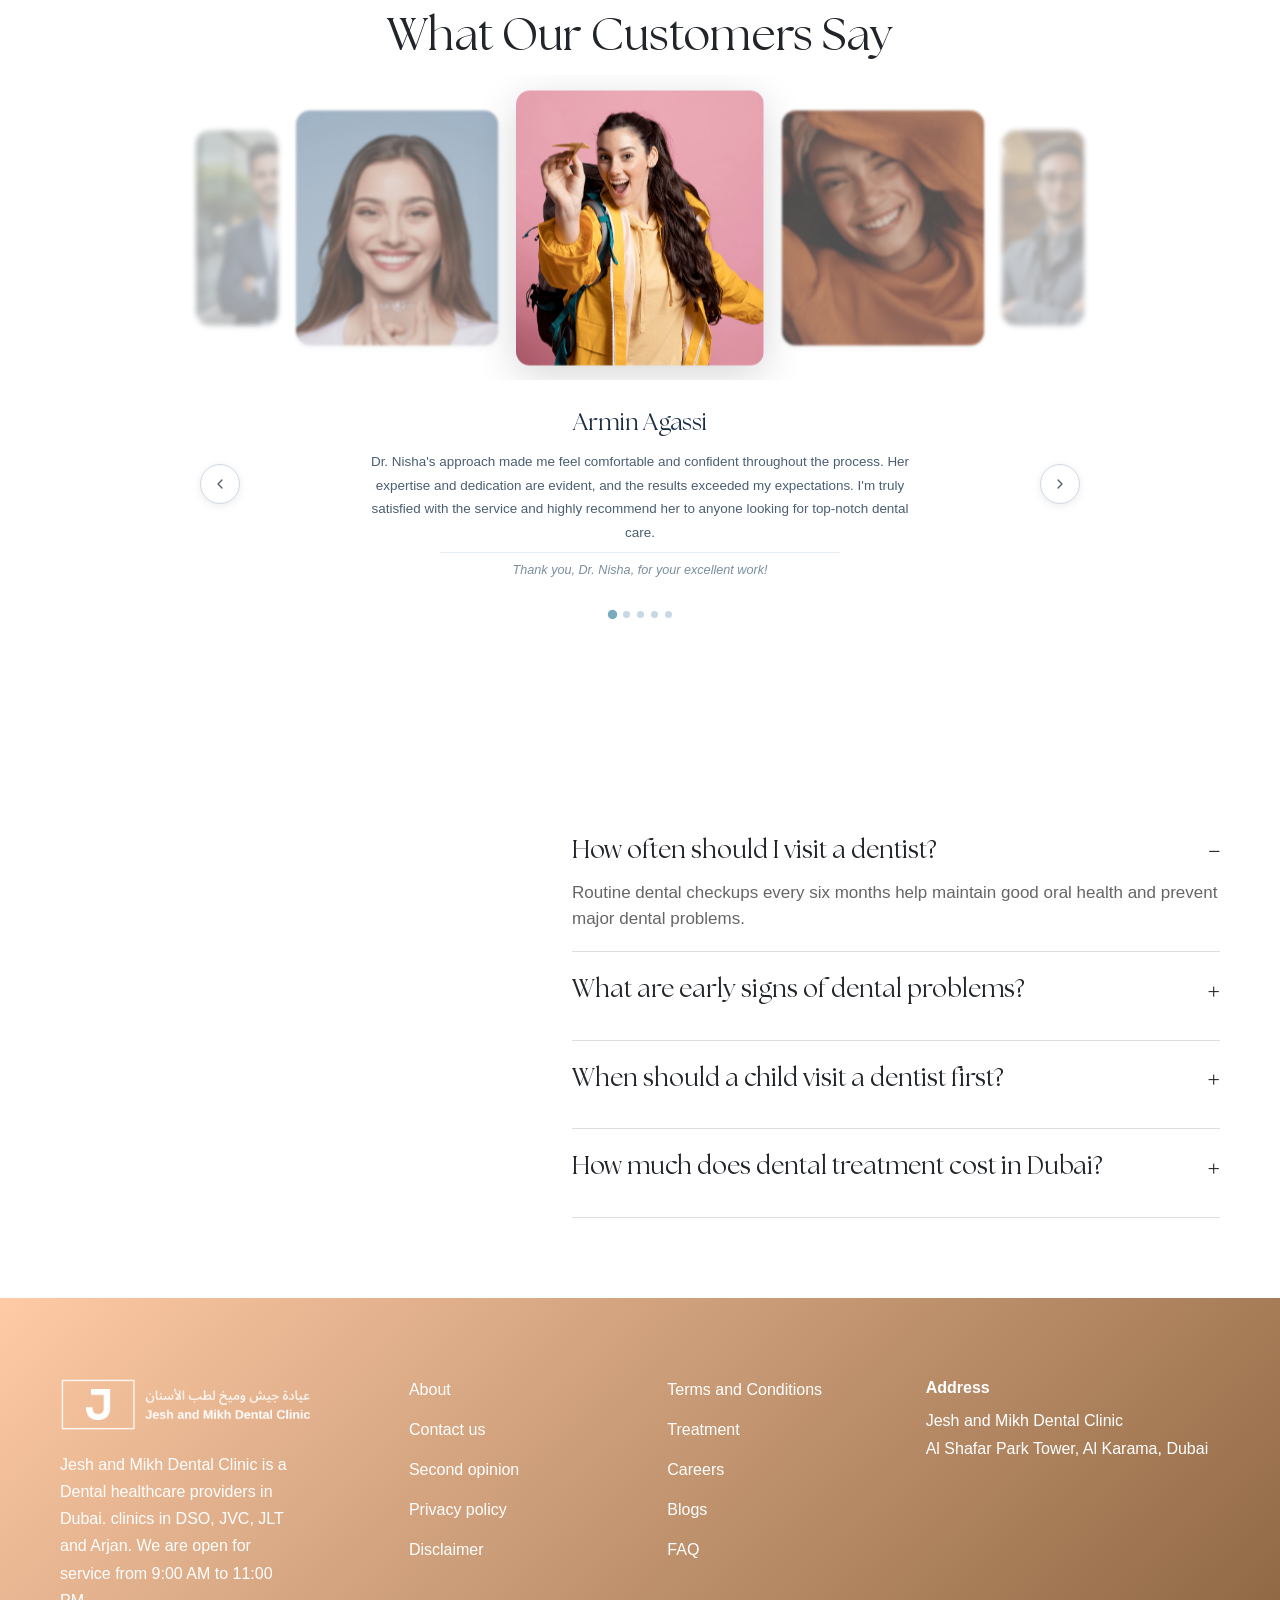
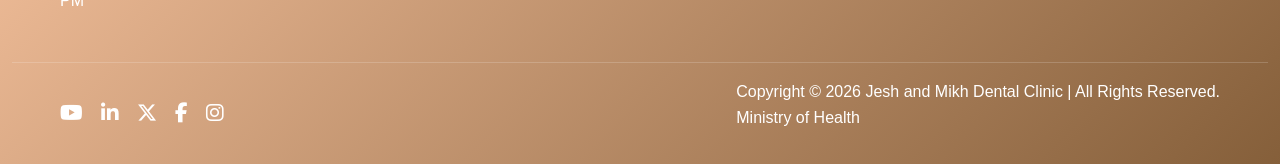
==== commit 92d838f6: "full updated" ====
--- a/about.html
+++ b/about.html
@@ -40,7 +40,7 @@
     Loader
     ============================= -->
 
-    <a href="https://wa.me/919999999999" class="whatsapp-float" target="_blank">
+    <a href="https://wa.me/+971521000425" class="whatsapp-float" target="_blank">
         <i class="fab fa-whatsapp"></i>
     </a>
 
@@ -108,10 +108,9 @@
                             </div>
                         </div>
 
-                    </li>
-                    <li class="nav-item"><a class="nav-link" href="#">Doctors</a></li>
-                    <li class="nav-item"><a class="nav-link" href="#">Insurance</a></li>
-                    <li class="nav-item"><a class="nav-link" href="#">Dental Tourism</a></li>
+                                      <li class="nav-item"><a class="nav-link" href="doctors.html">Our Doctors</a></li>
+                    <li class="nav-item"><a class="nav-link" href="insurance.html">Insurance</a></li>
+                    <li class="nav-item"><a class="nav-link" href="dentel-tourism.html">Dental Tourism</a></li>
                     <li class="nav-item"><a class="nav-link" href="contact.html">Contact</a></li>
                 </ul>
                 <div class="nav-btns">
@@ -545,16 +544,20 @@
             <div class="row mt-3 mt-md-5">
                 <div class="col-lg-6">
                     <div class="card-gray">
-                        <img src="assets/img/free-parking.png" alt="">
-                        <h2>Free Parking for Patients </h2>
+                        <div class="why-choose-img-box">
+                            <img src="assets/img/free-parking.png" alt="">
+                        </div>
+                        <h2 class="mt-3 mt-md-4">Free Parking for Patients </h2>
                         <p>Convenient and hassle-free parking is available for all patients visiting the clinic, making
                             your appointment smooth and stress-free without worrying about finding a parking spot. </p>
                     </div>
                 </div>
                 <div class="col-lg-6">
                     <div class="card-gray">
+                        <div class="why-choose-img-box">
                         <img src="assets/img/easy-access.png" alt="">
-                        <h2>Easily Accessible Location </h2>
+                        </div>
+                        <h2 class="mt-3 mt-md-4">Easily Accessible Location </h2>
                         <p>The clinic is conveniently located near ADCB Metro Station, allowing patients to reach us
                             quickly and comfortably using the Dubai Metro and nearby public transport.  </p>
                     </div>
@@ -726,7 +729,7 @@
                         <img src="assets/img/white-logo.png" alt="">
                     </div>
                     <p class="brand-desc">
-                        Jesh and Mikh Dental Clinic is a Dental healthcare providers in Dubai. We have dental clinics in
+                        Jesh and Mikh Dental Clinic is a Dental healthcare providers in Dubai. clinics in
                         DSO, JVC, JLT
                         and Arjan. We are open for service from 9:00 AM to 11:00 PM
                     </p>
@@ -758,7 +761,7 @@
                 <div class="footer-address">
                     <h4>Address</h4>
                     <p>
-                        Jesh and Mikh Dental Clinic - DSO:<br />
+                        Jesh and Mikh Dental Clinic <br />
                         Al Shafar Park Tower, Al Karama, Dubai
                     </p>
                 </div>
--- a/assets/css/style.css
+++ b/assets/css/style.css
@@ -83,6 +83,7 @@
     color: #000;
     text-decoration: none;
     transition: all 0.3s ease;
+    font-family: "Geist", sans-serif;
 }
 
 /* Gradient border on hover */
@@ -115,6 +116,20 @@
         0 0 rgba(168, 85, 247, 0.3),
         0 0 0 rgba(240, 171, 252, 0.3);
     color: #fff;
+}
+
+.btn-fill-transperent{
+    background:
+        linear-gradient(316deg, #000000ce 0%, #000000ce 44%) padding-box,
+        linear-gradient(90deg, #ffffff9a, #ffffff9a) border-box;
+    color: #ffffff;
+}
+
+.btn-fill-transperent:hover{
+        background:
+        linear-gradient(316deg, #000000ce 0%, #000000ce 44%) padding-box,
+        linear-gradient(90deg, #6a00ff, #ff6ec4) border-box;
+        color: white;
 }
 
 img {
@@ -1928,7 +1943,9 @@
     margin-bottom: 15px;
     color: #555;
 }
-
+.service-list-points li:last-child{
+    margin: 0;
+}
 
 .service-list-points li::before {
     content: "\f00c";
@@ -1950,6 +1967,10 @@
 }
 
 @media(max-width: 768px) {
+    .hero-content-service{
+        padding-top: 150px;
+    }
+
     .hero-content-service h3 {
         font-size: 50px;
     }
@@ -2138,6 +2159,7 @@
     font-size: 25px;
     font-family: 'FONTSPRING DEMO - The Seasons';
     margin-bottom: 15px;
+    text-transform: capitalize;
 }
 
 .card-gray img {
@@ -2240,14 +2262,29 @@
 
 }
 
-.dentel-offer-gary-box img {
-    margin: 0;
-}
 
 .dentel-offer-gary-box h6 {
     font-size: 18px;
     width: 50%;
 }
+
+.why-choose-img-box{
+    height: 80px;
+    width: 80px;
+    background: white;
+    border-radius: 10px;
+    display: flex;
+    align-items: center;
+    align-items: center;
+    padding: 10px;
+}
+
+.why-choose-img-box img{
+    width: 80%;
+    object-fit: contain;
+    margin: 0;
+}
+
 
 
 
@@ -2415,4 +2452,127 @@
 
 /* -----------------------------
     Contact
+----------------------------- */
+
+
+/* -----------------------------
+    Doctors
+----------------------------- */
+
+
+.doctor-card {
+    background: #e9e9eb;
+    border-radius: 18px;
+    padding: 28px 28px 30px;
+    height: 100%;
+    min-height: 315px;
+    transition: all 0.3s ease;
+}
+
+.doctor-card:hover {
+    transform: translateY(-4px);
+}
+
+.doctor-thumb {
+    width: 70px;
+    height: 70px;
+    object-fit: cover;
+    border-radius: 10px;
+    margin-bottom: 18px;
+    display: block;
+}
+
+.doctor-category {
+    font-size: 16px;
+    color: #5e5e5e;
+    font-weight: 400;
+    margin-bottom: 14px;
+    line-height: 1.4;
+}
+
+.doctor-title {
+    font-family: 'FONTSPRING DEMO - The Seasons';
+    font-size: 24px;
+    font-weight: 500;
+    color: #111;
+    margin-bottom: 16px;
+    line-height: 1.2;
+}
+
+.doctor-desc {
+    font-size: 15px;
+    color: #555;
+    line-height: 1.45;
+    margin-bottom: 26px;
+    max-width: 95%;
+}
+
+.consult-btn {
+    display: inline-flex;
+    align-items: center;
+    justify-content: center;
+    min-width: 228px;
+    height: 38px;
+    padding: 0 24px;
+    border-radius: 50px;
+    text-decoration: none;
+    font-size: 13px;
+    font-weight: 500;
+    color: #fff;
+    background: linear-gradient(90deg, #a97442 0%, #e0ad83 100%);
+    transition: all 0.3s ease;
+}
+
+.consult-btn:hover {
+    color: #fff;
+    transform: scale(1.03);
+}
+
+/* Responsive */
+@media (max-width: 991px) {
+    .doctor-card {
+        min-height: auto;
+    }
+
+    .doctor-title {
+        font-size: 22px;
+    }
+
+    .doctor-desc {
+        max-width: 100%;
+    }
+}
+
+@media (max-width: 767px) {
+    .doctor-card {
+        padding: 22px 20px 24px;
+        border-radius: 16px;
+    }
+
+    .doctor-thumb {
+        width: 62px;
+        height: 62px;
+    }
+
+    .doctor-category {
+        font-size: 15px;
+    }
+
+    .doctor-title {
+        font-size: 21px;
+    }
+
+    .doctor-desc {
+        font-size: 14px;
+    }
+
+    .consult-btn {
+        min-width: 210px;
+        height: 40px;
+        font-size: 13px;
+    }
+}
+
+/* -----------------------------
+    Doctors
 ----------------------------- */
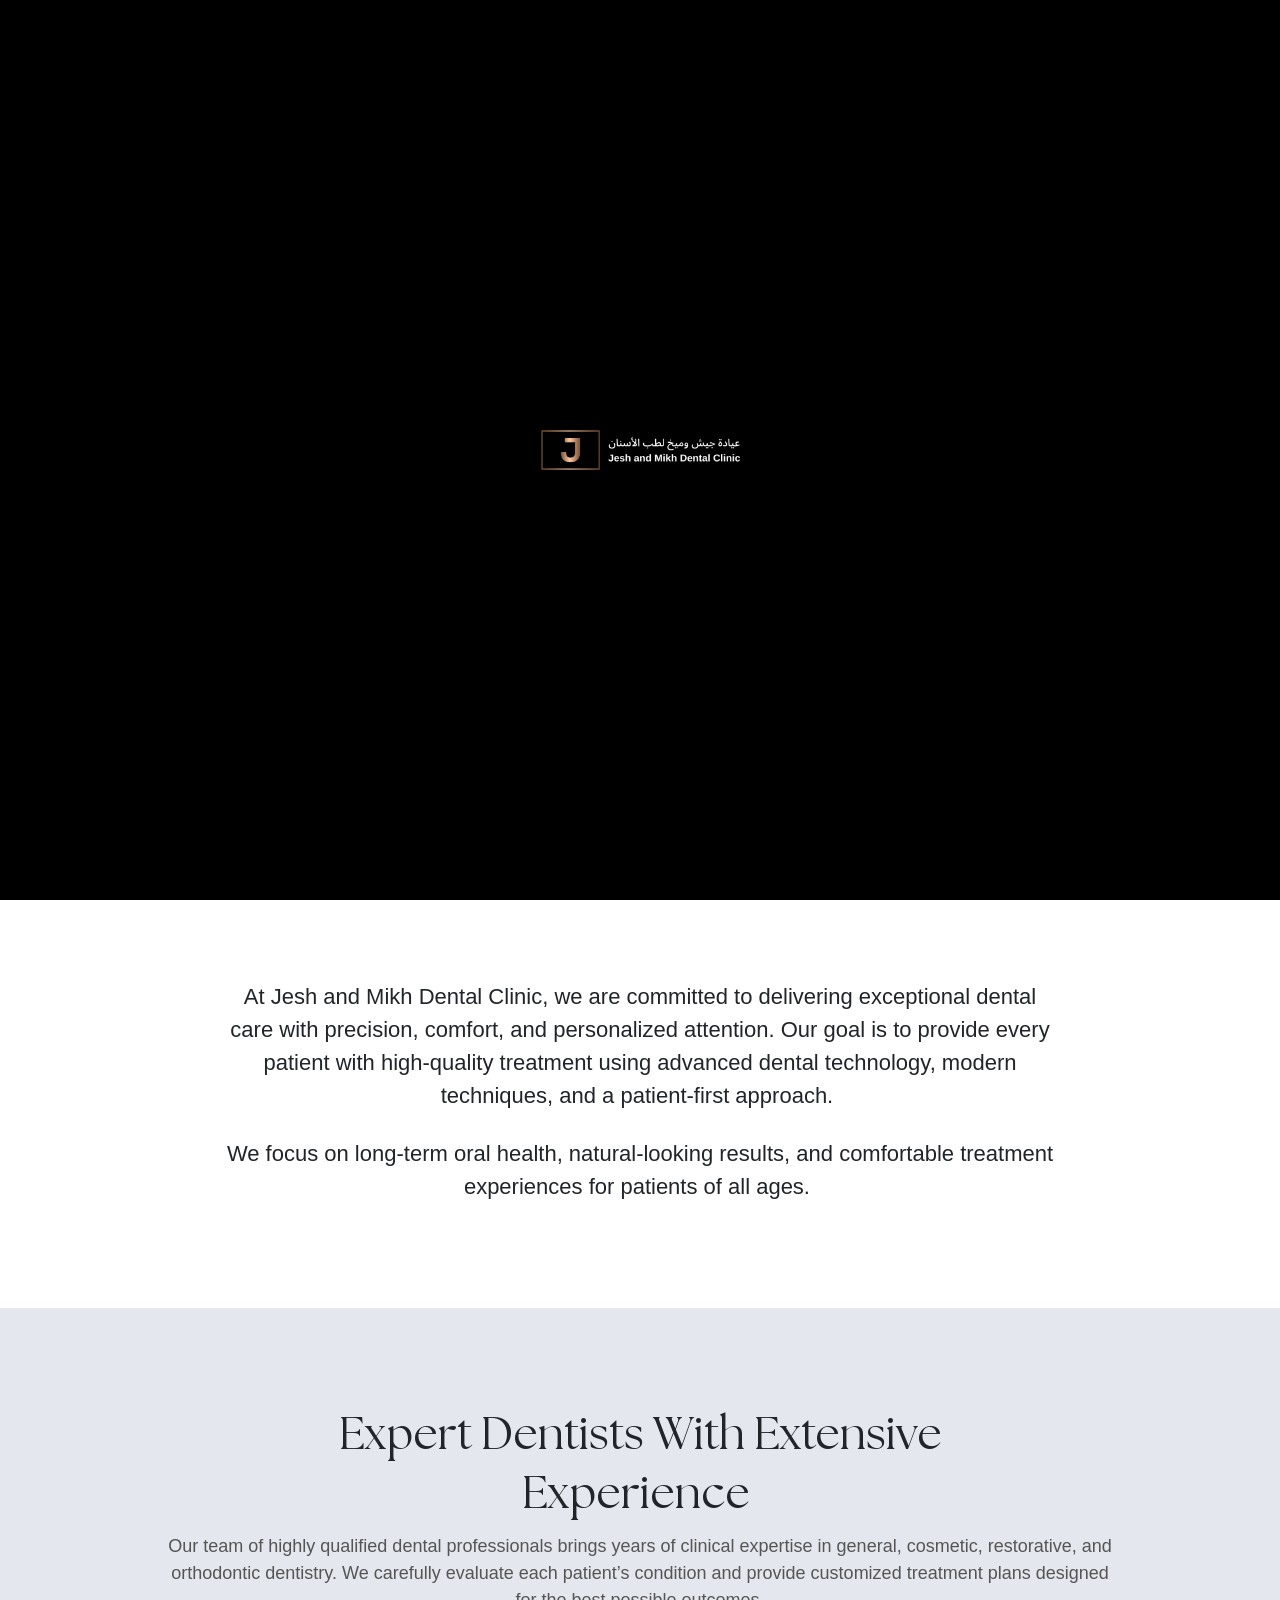
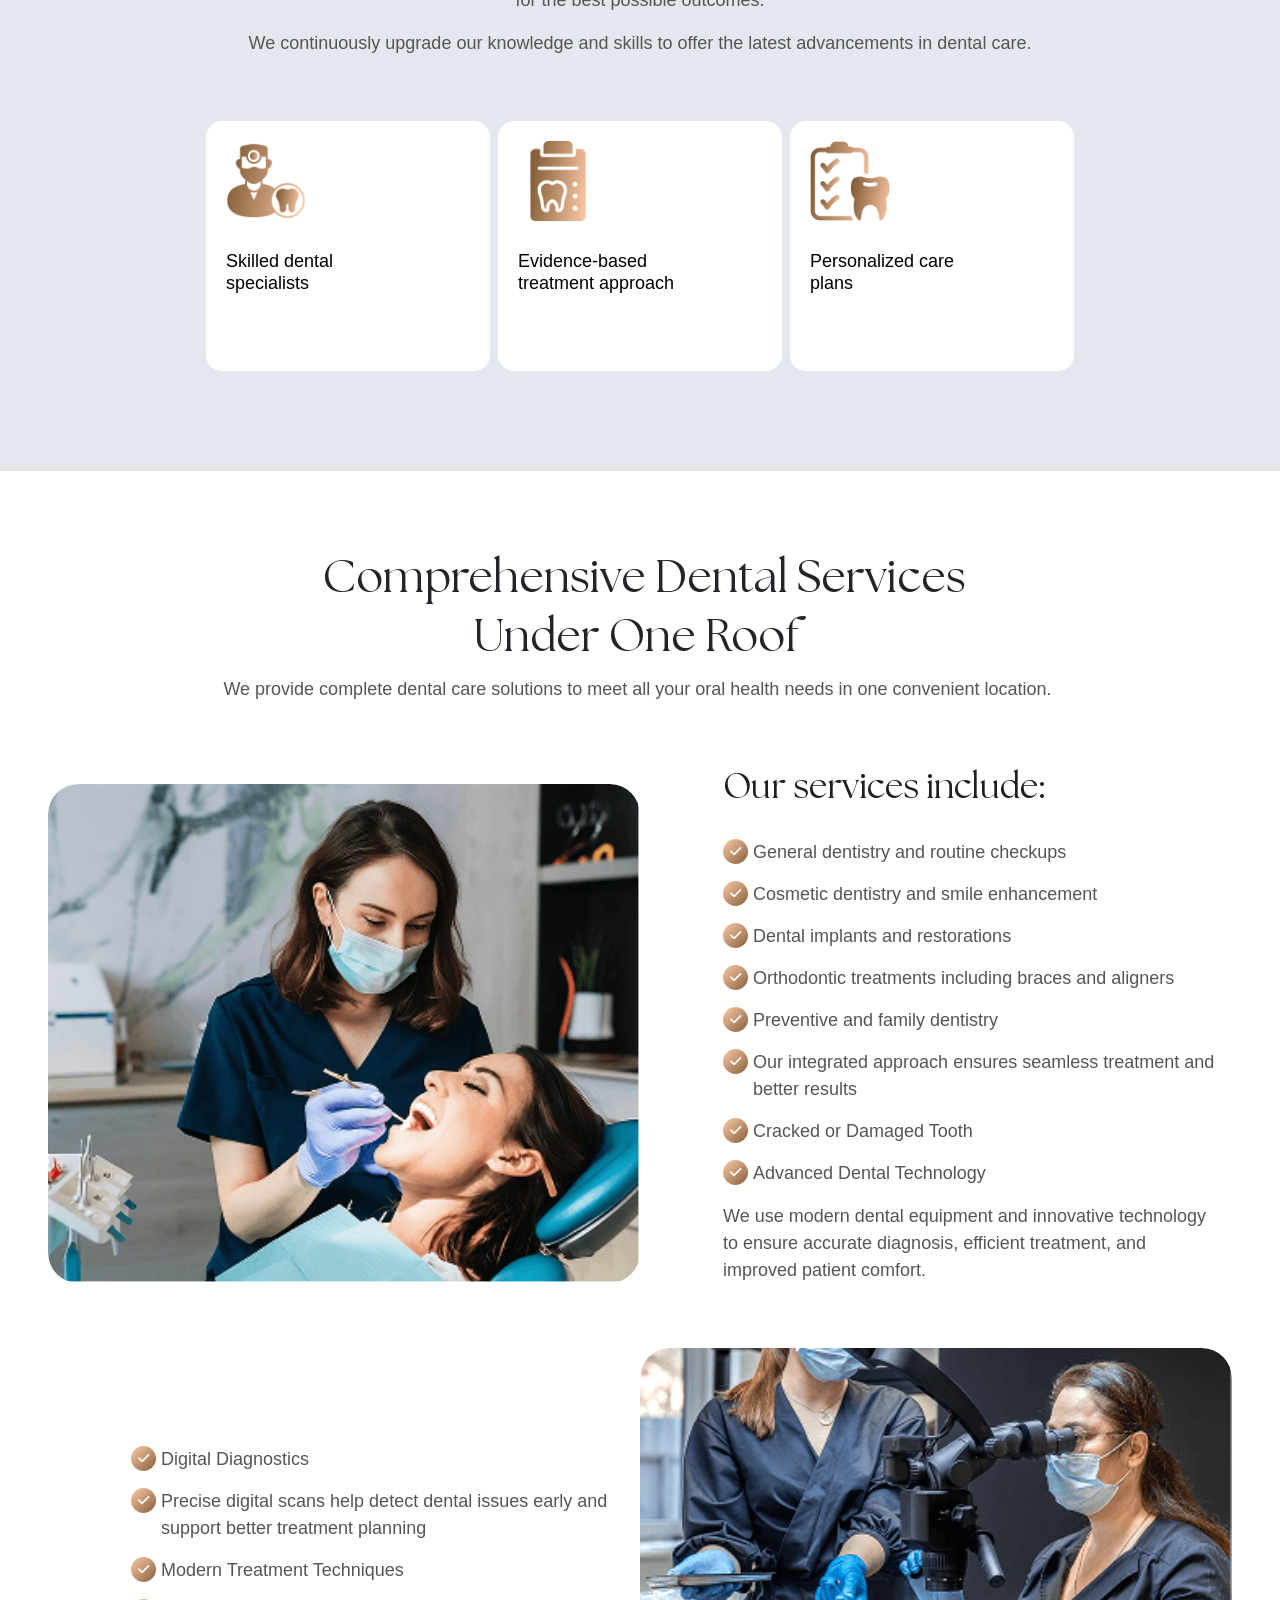
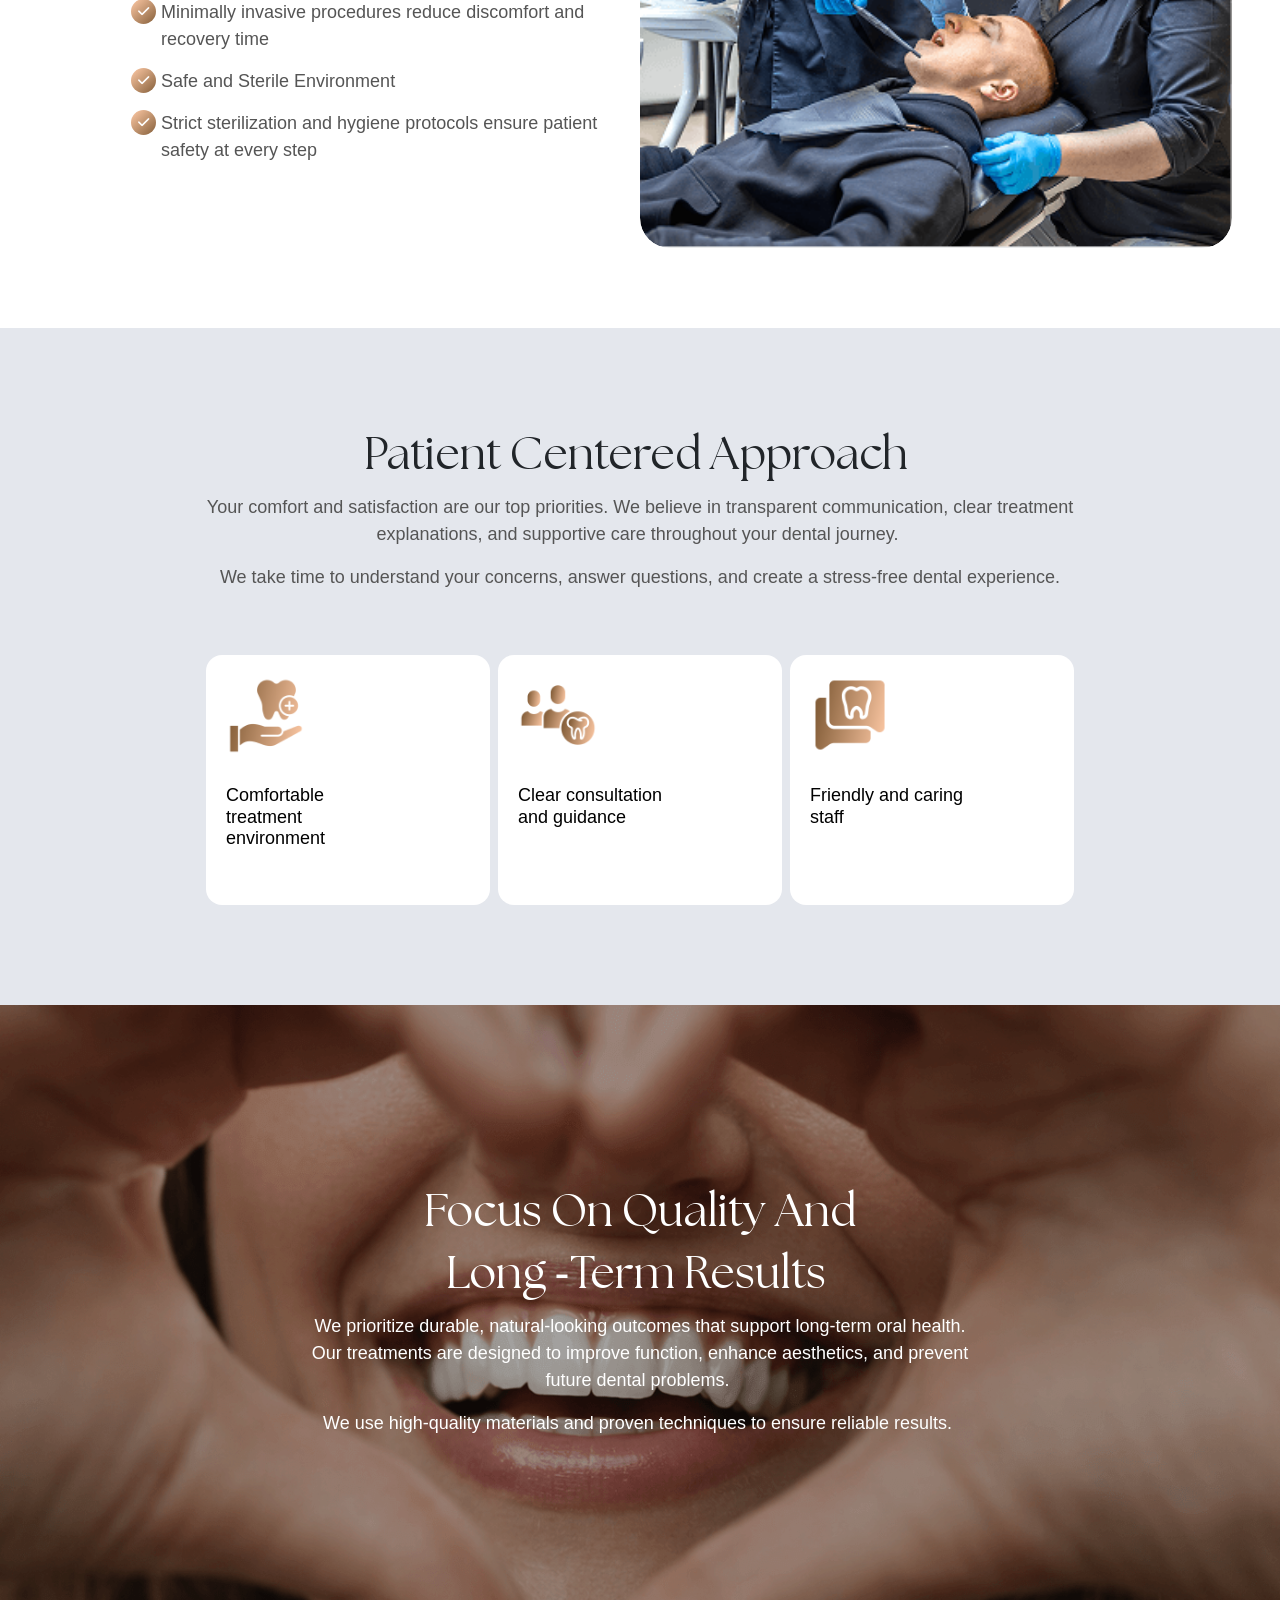
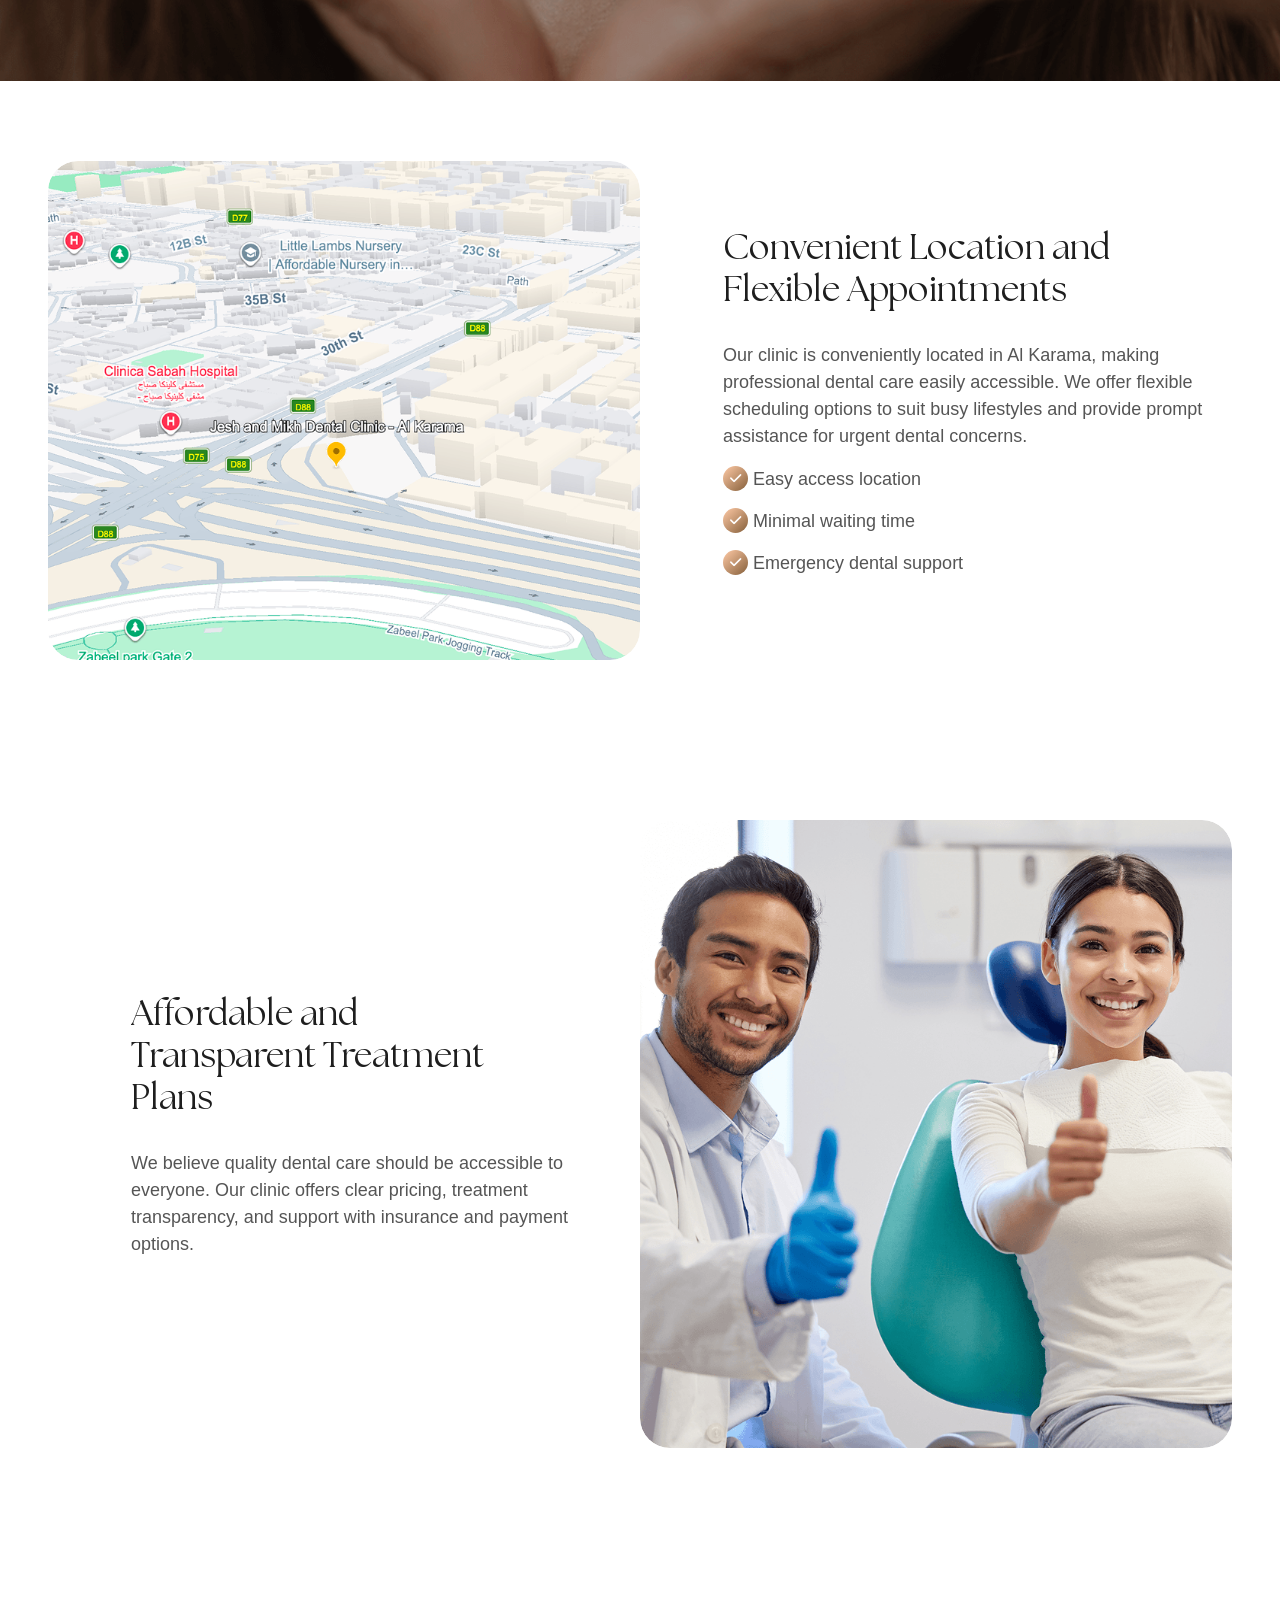
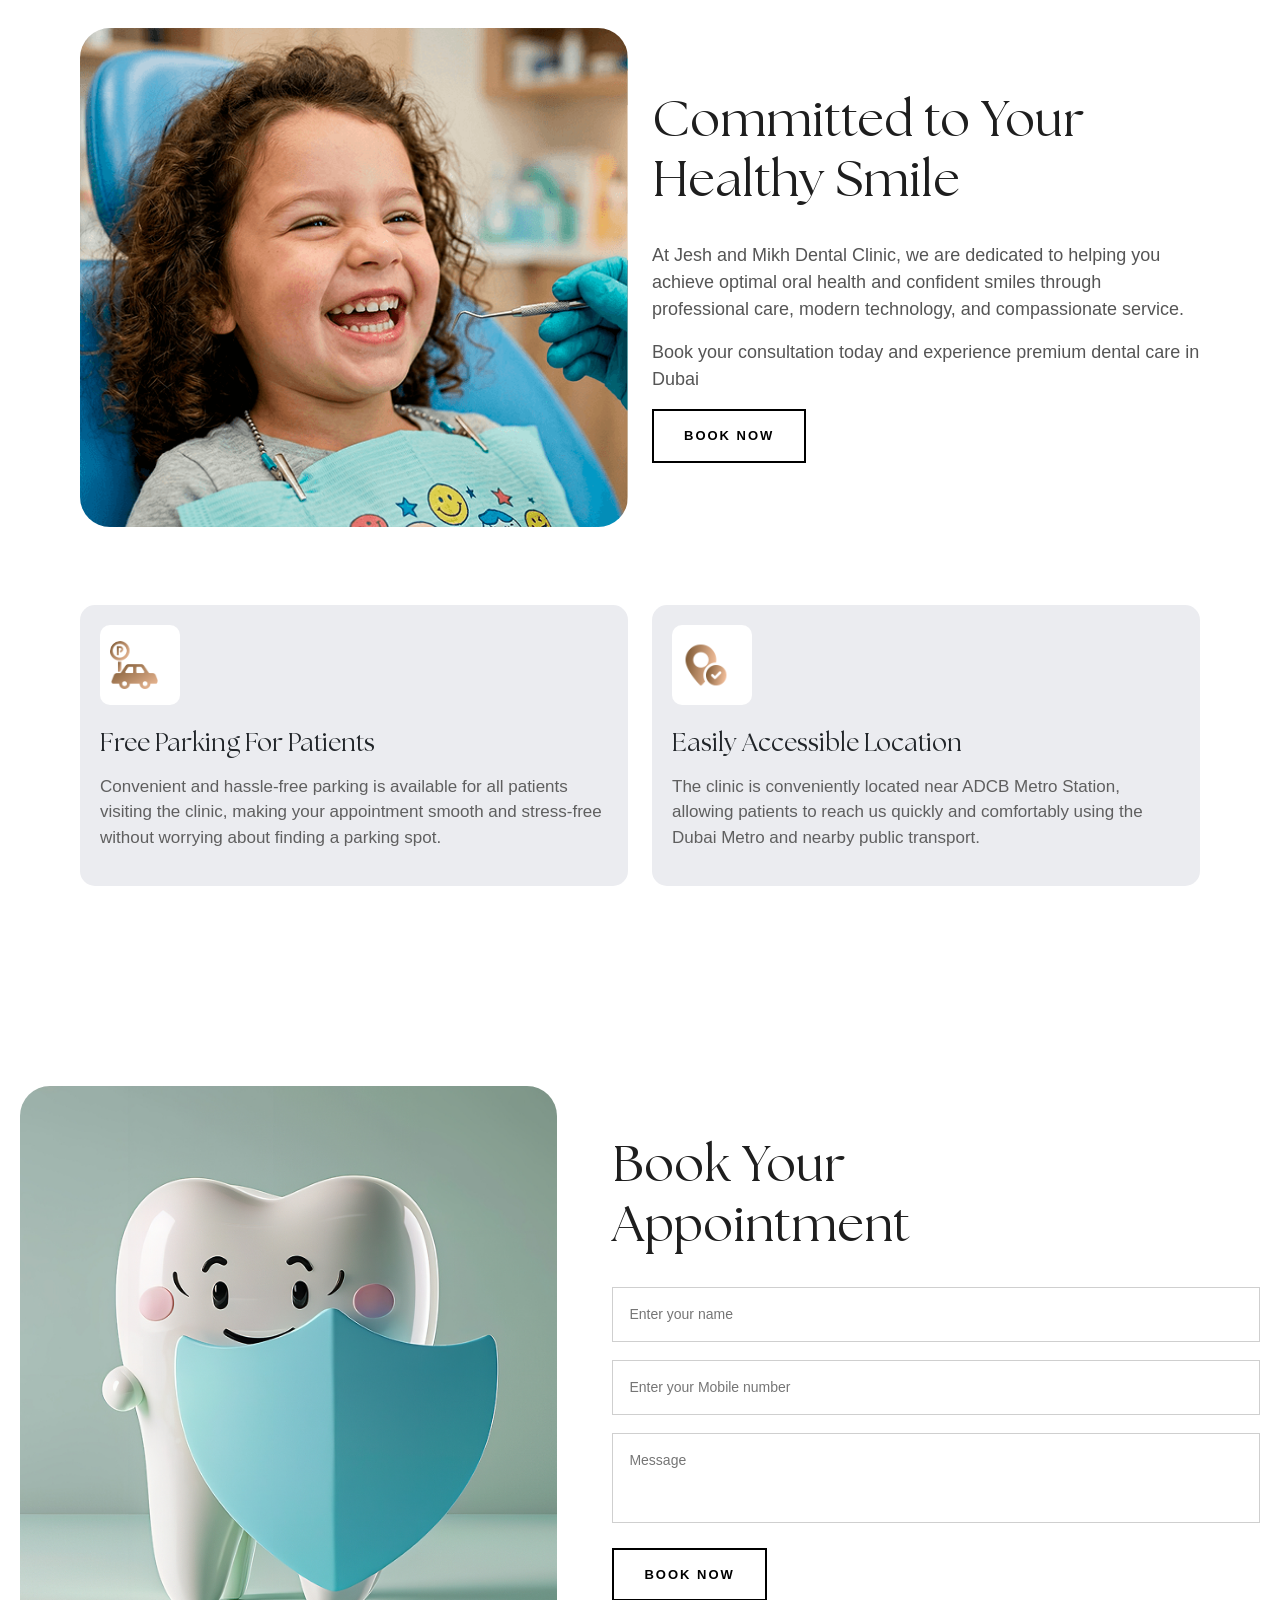
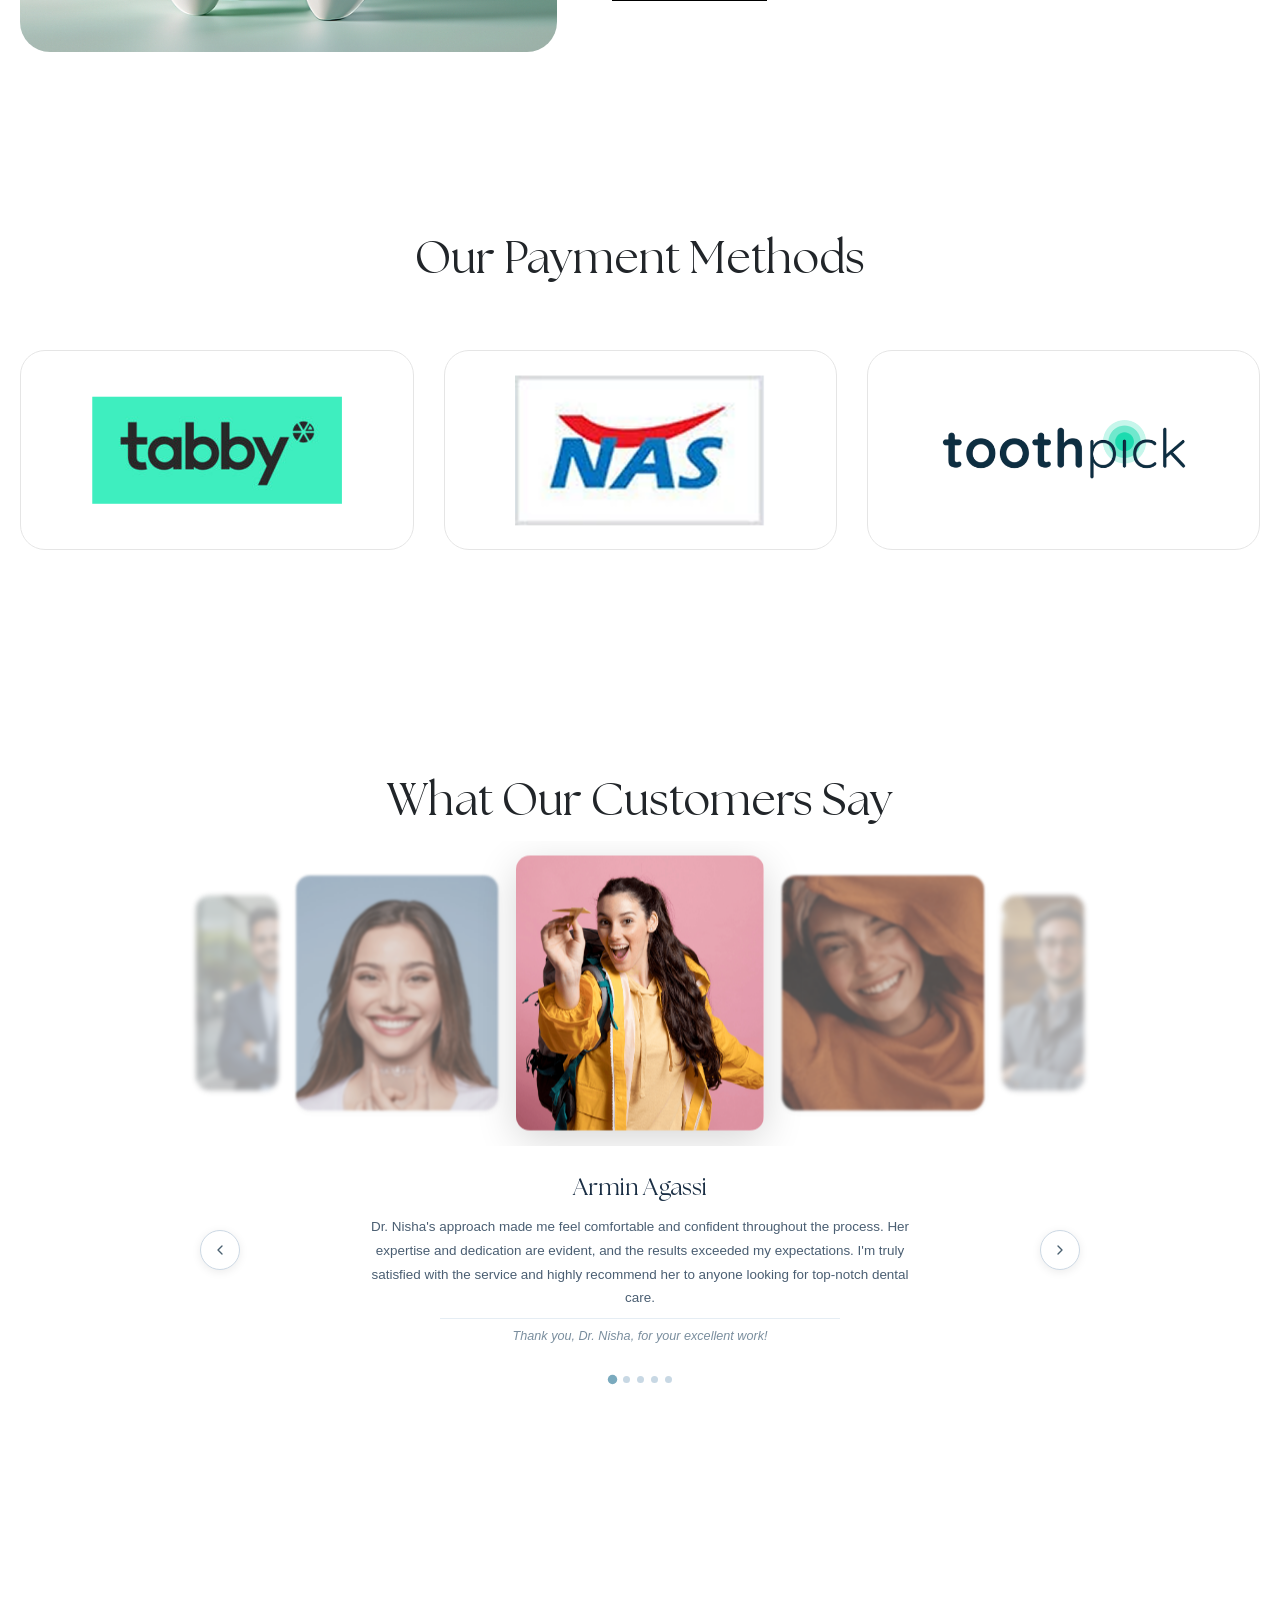
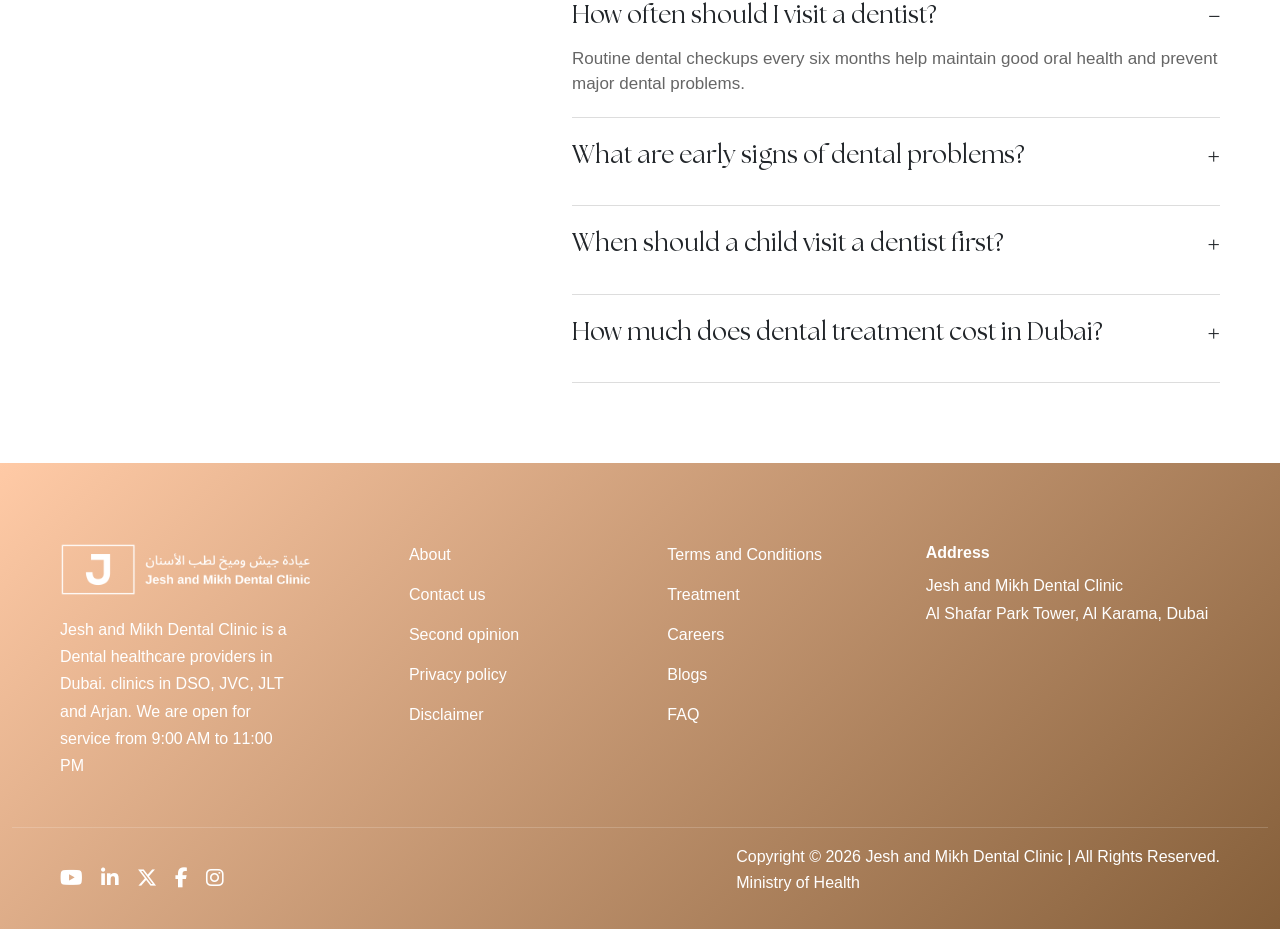
==== commit 2929f445: "full updated" ====
--- a/about.html
+++ b/about.html
@@ -517,10 +517,16 @@
     ============================= -->
 
 
-    <section class="appointment-section healthy-smile" id="form-section">
+    <section class="appointment-section healthy-smile">
         <div class="custom-container">
             <div class="row align-items-center">
-                <div class="col-lg-6 order-2 order-md-1">
+               
+                <div class="col-lg-6  justify-content-end">
+                    <div class="appointment-image image-shine-effect" data-aos="zoom-in">
+                        <img class="float-right" src="assets/img/appointment-section.png">
+                    </div>
+                </div>
+                 <div class="col-lg-6 ">
                     <div class="appointment-content" data-aos="fade-left">
                         <h2>Committed to Your Healthy Smile </h2>
 
@@ -531,12 +537,9 @@
                         <p class="mt-3 section-subtitle">
                             Book your consultation today and experience premium dental care in Dubai 
                         </p>
-                        <button class="btn-book">Book now</button>
-                    </div>
-                </div>
-                <div class="col-lg-6 order-1 order-md-2 justify-content-end">
-                    <div class="appointment-image image-shine-effect" data-aos="zoom-in">
-                        <img class="float-right" src="assets/img/appointment-section.png">
+                        <a href="#form-section">
+                            <button class="btn-book">Book now</button>
+                        </a>
                     </div>
                 </div>
             </div>
@@ -567,6 +570,38 @@
     </section>
     <!-- =============================
             Healthy Smile
+    ============================= -->
+
+        <!-- =============================
+            FORM SECTION
+    ============================= -->
+
+
+    <section class="appointment-section" id="form-section">
+         <div class="appointment-image image-shine-effect" data-aos="zoom-in">
+            <img src="assets/img/insurance-form-img.png">
+        </div>
+         <div class="appointment-content" data-aos="fade-right">
+            <h2>Book Your<br>Appointment</h2>
+            <form>
+                <div class="form-group">
+                    <input type="text" placeholder="Enter your name">
+                </div>
+
+                <div class="form-group">
+                    <input type="text" placeholder="Enter your Mobile number">
+                </div>
+                <div class="form-group">
+                    <textarea placeholder="Message"></textarea>
+                </div>
+                <button class="btn-book">Book now</button>
+            </form>
+        </div>
+       
+       
+    </section>
+    <!-- =============================
+            FORM SECTION
     ============================= -->
 
 
--- a/assets/css/style.css
+++ b/assets/css/style.css
@@ -1100,7 +1100,7 @@
 @media(max-width:991px) {
     .appointment-content {
         /* padding-top: 20px; */
-        padding-left: 0px;
+        padding-left: 15px !important;
     }
 
     .appointment-main-wrapper .consultation-content {
@@ -2147,6 +2147,7 @@
     padding: 20px;
     border-radius: 15px;
     margin-top: 30px;
+    text-align: left;
     transition: .5s;
 }
 
